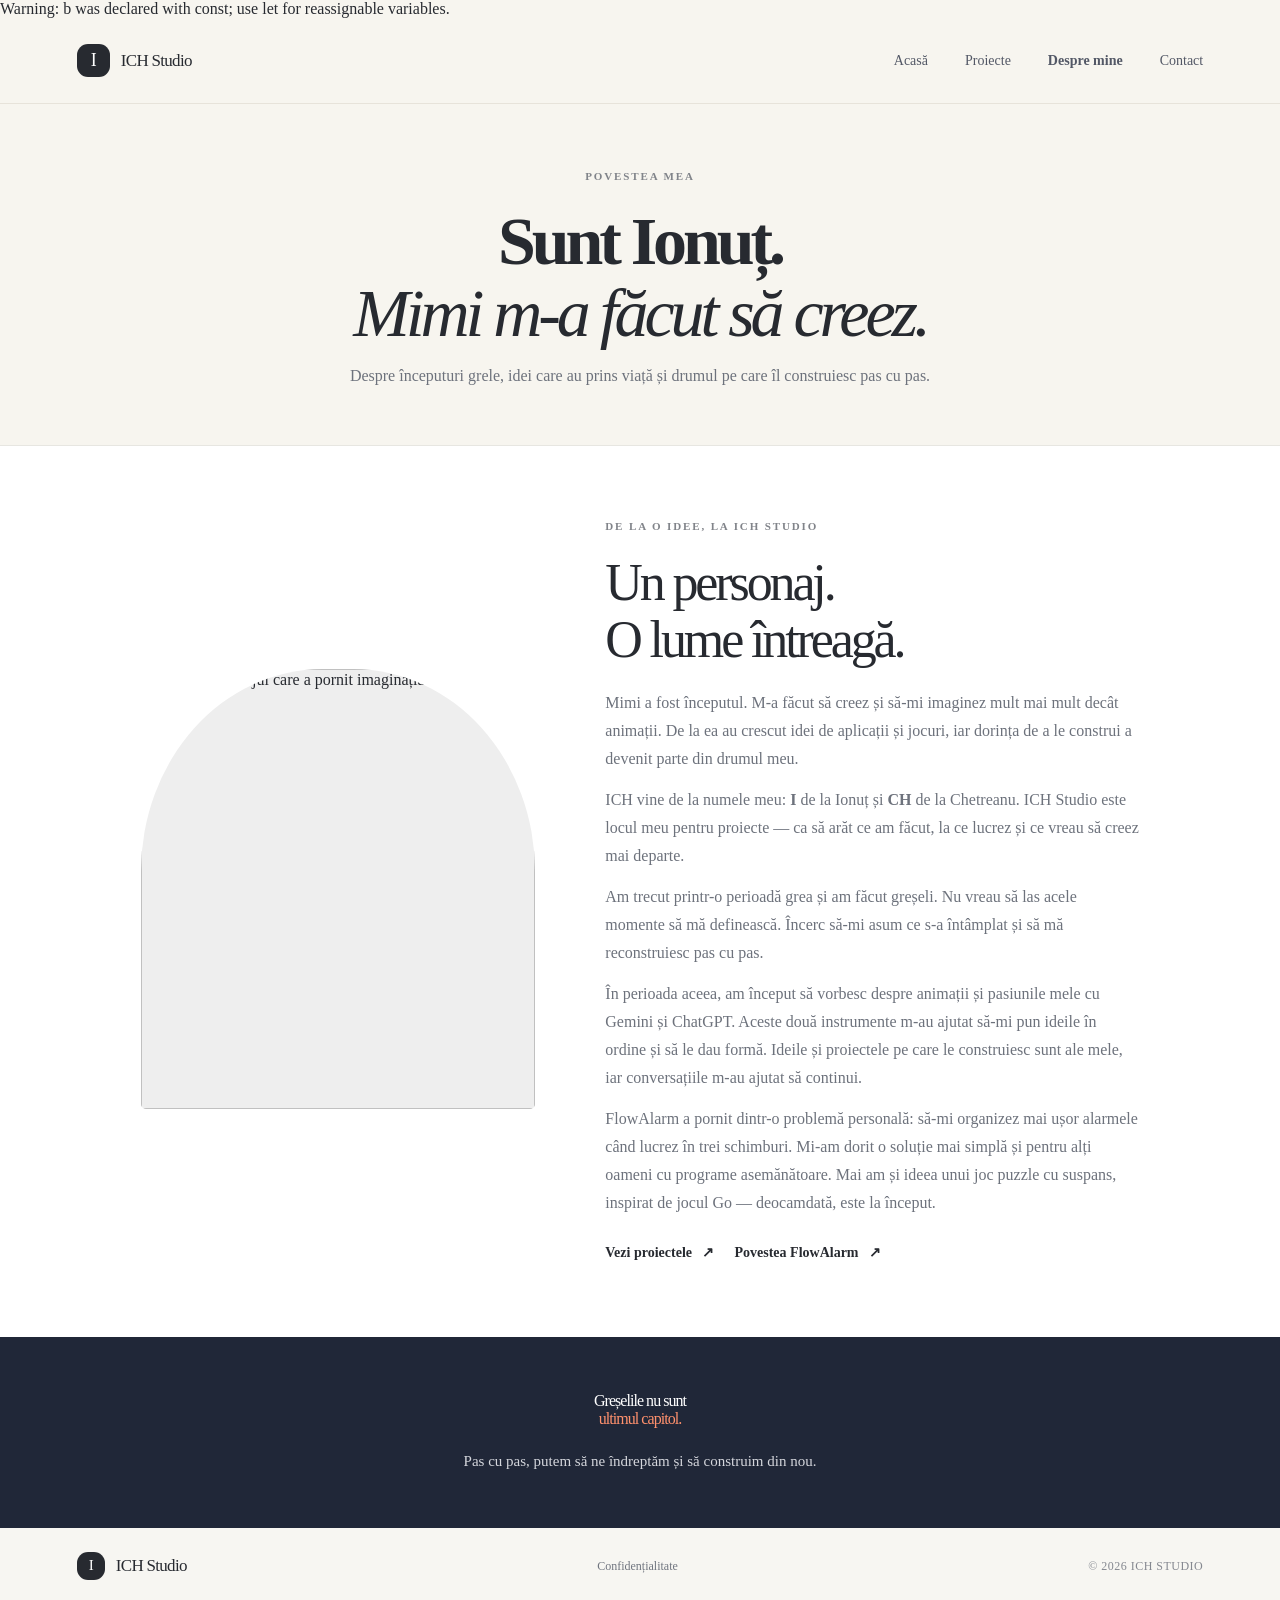
==== about.html @ 0240d903 "Add remaining ICH Studio pages and assets" ====
Warning: b was declared with const; use let for reassignable variables.
<!doctype html>
<html lang="ro"><head><meta charset="utf-8"><meta name="viewport" content="width=device-width, initial-scale=1"><meta name="description" content="Povestea lui Ionuț Chetreanu și a ICH Studio."><meta name="theme-color" content="#f7f5ef"><title>Despre mine — ICH Studio</title><link rel="preconnect" href="https://fonts.googleapis.com"><link rel="preconnect" href="https://fonts.gstatic.com" crossorigin><link href="https://fonts.googleapis.com/css2?family=DM+Sans:wght@400;500;600;700&family=Manrope:wght@400;500;600;700;800&display=swap" rel="stylesheet"><link rel="stylesheet" href="style.css"></head>
<body class="about-page"><header class="site-header"><a class="brand" href="index.html"><span class="brand-mark">I</span><span>ICH Studio</span></a><nav aria-label="Navigare principală"><a href="index.html">Acasă</a><a href="projects.html">Proiecte</a><a class="active" href="about.html">Despre mine</a><a href="contact.html">Contact</a></nav></header>
<main><section class="page-hero about-hero"><div class="section-kicker">POVESTEA MEA</div><h1>Sunt Ionuț.<br><em>Mimi m-a făcut să creez.</em></h1><p>Despre începuturi grele, idei care au prins viață și drumul pe care îl construiesc pas cu pas.</p></section>
<section class="about-story section-pad"><div class="about-image"><img src="assets/mimi-bg.jpg" alt="Mimi, personajul care a pornit imaginația creativă a lui Ionuț"></div><div class="about-copy"><div class="section-kicker">DE LA O IDEE, LA ICH STUDIO</div><h2>Un personaj.<br><em>O lume întreagă.</em></h2><p>Mimi a fost începutul. M-a făcut să creez și să-mi imaginez mult mai mult decât animații. De la ea au crescut idei de aplicații și jocuri, iar dorința de a le construi a devenit parte din drumul meu.</p><p>ICH vine de la numele meu: <strong>I</strong> de la Ionuț și <strong>CH</strong> de la Chetreanu. ICH Studio este locul meu pentru proiecte — ca să arăt ce am făcut, la ce lucrez și ce vreau să creez mai departe.</p><p>Am trecut printr-o perioadă grea și am făcut greșeli. Nu vreau să las acele momente să mă definească. Încerc să-mi asum ce s-a întâmplat și să mă reconstruiesc pas cu pas.</p><p>În perioada aceea, am început să vorbesc despre animații și pasiunile mele cu Gemini și ChatGPT. Aceste două instrumente m-au ajutat să-mi pun ideile în ordine și să le dau formă. Ideile și proiectele pe care le construiesc sunt ale mele, iar conversațiile m-au ajutat să continui.</p><p>FlowAlarm a pornit dintr-o problemă personală: să-mi organizez mai ușor alarmele când lucrez în trei schimburi. Mi-am dorit o soluție mai simplă și pentru alți oameni cu programe asemănătoare. Mai am și ideea unui joc puzzle cu suspans, inspirat de jocul Go — deocamdată, este la început.</p><div class="about-links"><a class="text-link" href="projects.html">Vezi proiectele <span>↗</span></a><a class="text-link" href="flowalarm.html">Povestea FlowAlarm <span>↗</span></a></div></div></section>
<section class="home-quote about-quote"><p>Greșelile nu sunt<br><em>ultimul capitol.</em></p><span>Pas cu pas, putem să ne îndreptăm și să construim din nou.</span></section></main>
<footer class="site-footer"><a class="brand" href="index.html"><span class="brand-mark">I</span><span>ICH Studio</span></a><a href="privacy.html">Confidențialitate</a><span>© 2026 ICH STUDIO</span></footer></body></html>
---- style.css ----
Warning: b was declared with const; use let for reassignable variables.
:root{--ink:#171d2d;--muted:#737984;--paper:#f7f6f2;--white:#fff;--orange:#f26335;--blue:#168ec6;--green:#28af84;--line:#e6e4de;--serif:Georgia,'Times New Roman',serif;--sans:'DM Sans',Arial,sans-serif;--display:'Manrope','DM Sans',sans-serif}*{box-sizing:border-box}html{scroll-behavior:smooth}body{margin:0;background:var(--paper);color:var(--ink);font-family:var(--sans);-webkit-font-smoothing:antialiased}a{color:inherit;text-decoration:none}.site-header{height:86px;padding:0 6vw;display:flex;align-items:center;justify-content:space-between;border-bottom:1px solid rgba(23,29,45,.08);background:rgba(247,246,242,.94);position:relative;z-index:5}.brand{display:flex;align-items:center;gap:11px;font:800 17px var(--display);letter-spacing:-.7px}.brand-mark{width:33px;height:33px;border-radius:11px;background:var(--ink);color:white;display:grid;place-items:center;font:800 18px var(--display)}.brand small{font-size:10px;letter-spacing:.08em;text-transform:uppercase;color:var(--orange);margin-left:4px}.site-header nav{display:flex;gap:37px;color:#535866;font-size:13px}.site-header nav a:hover,.text-link:hover{color:var(--orange)}.header-cta{font-size:12px;font-weight:700;border:1px solid #d8d5cd;padding:12px 17px;border-radius:30px}.header-cta span{color:var(--orange);margin-left:10px}.hero{min-height:700px;padding:92px 9vw 30px;position:relative;display:grid;grid-template-columns:1fr 1fr;align-items:center;gap:5vw;overflow:hidden;background:radial-gradient(ellipse at 77% 42%,#e5e6e2 0,transparent 39%),var(--paper)}.hero-copy{position:relative;z-index:2;max-width:610px;padding-bottom:35px}.eyebrow,.section-kicker{font-size:10px;letter-spacing:.17em;font-weight:700;text-transform:uppercase;color:#81848a}.eyebrow{display:flex;align-items:center;gap:10px;margin:0 0 26px}.eyebrow span{width:7px;height:7px;background:var(--orange);border-radius:50%;box-shadow:0 0 0 5px rgba(242,99,53,.12)}h1,h2,h3,p{margin-top:0}h1,h2{font-family:var(--display);letter-spacing:-.06em}h1{font-size:clamp(54px,6vw,86px);line-height:.99;margin:0 0 25px;font-weight:700}h1 em,h2 em{font-family:var(--serif);font-weight:400;color:var(--orange);letter-spacing:-.06em}.hero-lead{font-size:16px;line-height:1.75;color:#626774;max-width:490px;margin:0 0 27px}.hero-actions{display:flex;align-items:center;gap:26px}.button{display:inline-flex;align-items:center;gap:24px;padding:16px 20px;border-radius:30px;font-size:12px;font-weight:700}.button span{font-size:17px}.button-dark{background:var(--ink);color:white;box-shadow:0 8px 20px rgba(23,29,45,.13)}.button-dark:hover{background:var(--orange);transform:translateY(-2px)}.text-link{font-size:12px;font-weight:700}.text-link span{color:var(--orange);padding-left:7px}.hero-note{display:flex;align-items:center;gap:12px;margin-top:44px;color:#81848a;font-size:11px;line-height:1.6}.hero-note strong{color:var(--ink);font-size:12px}.note-icon{color:var(--orange);font-size:22px}.hero-art{position:relative;max-width:560px;width:100%;justify-self:center;transform:rotate(1.2deg)}.art-frame{height:420px;border-radius:48% 48% 34px 34px;overflow:hidden;background:#ddd4c6;box-shadow:0 25px 80px rgba(54,48,39,.14);position:relative}.art-frame:after{content:"";position:absolute;inset:45% 0 0;background:linear-gradient(transparent,rgba(24,27,35,.18));pointer-events:none}.art-frame img{width:100%;height:100%;object-fit:cover;object-position:center}.art-caption{position:absolute;z-index:2;bottom:23px;left:24px;right:24px;display:flex;align-items:center;gap:12px;color:white}.art-caption>span:nth-child(2){display:flex;flex-direction:column;gap:3px}.caption-dot{width:9px;height:9px;border-radius:50%;background:#ffbb4b;box-shadow:0 0 0 5px rgba(255,187,75,.2)}.art-caption strong{font:700 13px var(--display)}.art-caption small{font-size:10px;opacity:.8}.caption-spark{margin-left:auto;font-size:25px;color:#ffc15a}.art-orbit{position:absolute;border:1px solid rgba(242,99,53,.48);border-radius:50%;width:76px;height:76px;right:-14px;top:45px}.orbit-two{width:13px;height:13px;background:var(--orange);border:0;right:51px;top:2px}.hero-foot{position:absolute;bottom:23px;left:9vw;right:9vw;display:flex;justify-content:space-between;font-size:9px;letter-spacing:.14em;color:#96979a}.section-pad{padding:110px 11vw}.origin{background:white}.origin-grid{display:grid;grid-template-columns:.9fr 1.1fr;gap:9vw;margin-top:37px;align-items:start}.origin h2,.features h2,.screens h2,.creator h2{font-size:clamp(42px,5vw,66px);line-height:1.06;margin:0}.origin-text{max-width:520px;padding-top:4px}.large-copy{font:italic 23px/1.45 var(--serif);color:var(--orange);margin:0 0 23px}.origin-text>p:not(.large-copy),.creator-copy>p{font-size:14px;line-height:1.85;color:#6d727c;margin-bottom:16px}.signature{margin-top:27px;font:600 13px var(--display)}.signature span{color:#92949a;font:400 11px var(--sans)}.principle{background:#f0eee8}.principle-top{display:flex;justify-content:space-between;align-items:flex-start}.principle-top>p{font:italic 18px/1.5 var(--serif);color:#777b81;margin:0}.principle-card{margin-top:36px;background:#202738;color:white;border-radius:8px;padding:65px 7%;display:grid;grid-template-columns:1.2fr .8fr;gap:8%;position:relative;overflow:hidden}.principle-card:after{content:"";position:absolute;width:430px;height:430px;border:1px solid rgba(255,255,255,.09);border-radius:50%;right:-140px;bottom:-260px;box-shadow:0 0 0 30px rgba(255,255,255,.02),0 0 0 60px rgba(255,255,255,.02)}.principle-quote{font:700 clamp(48px,6.7vw,88px)/.98 var(--display);letter-spacing:-.075em}.principle-quote>span{color:var(--orange)}.principle-quote em{font:italic 400 .57em/1.2 var(--serif);letter-spacing:-.04em;color:#ff9875}.principle-side{position:relative;z-index:1;align-self:center}.flow-symbol{font:400 40px var(--serif);color:#ff916d}.principle-side>p{font-size:13px;line-height:1.8;color:#c4c8d0;margin:5px 0 25px}.rule-line{padding:12px 0;border-top:1px solid rgba(255,255,255,.13);font-size:11px;color:#f1f1f3}.rule-line span{color:#ff9875;margin-right:14px;font-size:9px}.rule-line i{float:right;color:#ff9875;font-style:normal}.features{background:#fff}.features-heading,.screens-heading{display:flex;justify-content:space-between;align-items:flex-end;gap:50px}.features-heading h2,.screens-heading h2{margin-top:23px}.features-heading>p,.screens-heading>p{max-width:290px;font-size:13px;line-height:1.8;color:#767a83;margin-bottom:5px}.feature-grid{display:grid;grid-template-columns:repeat(3,1fr);gap:13px;margin-top:50px}.feature-card{min-height:270px;background:#f6f5f1;padding:29px 26px;border-radius:6px;position:relative}.feature-warm{background:#fff4ed}.feature-blue{background:#eef5f7}.feature-number{font-size:9px;letter-spacing:.12em;color:#9a9ba0}.feature-icon{display:block;font-size:28px;color:var(--orange);margin:26px 0 18px}.feature-card h3{font:700 17px var(--display);letter-spacing:-.03em;margin:0 0 10px}.feature-card p{font-size:12px;line-height:1.75;color:#737782;max-width:290px;margin:0}.feature-tag{position:absolute;bottom:21px;left:26px;font-size:8px;letter-spacing:.12em;color:#9a9ba0}.screens{background:#f7f6f2}.screens-grid{display:grid;grid-template-columns:1.16fr .84fr;grid-template-rows:1fr 1fr;gap:18px;margin-top:48px;align-items:stretch}.screen{margin:0;background:white;padding:11px;border-radius:6px;box-shadow:0 8px 28px rgba(25,30,40,.06)}.screen-main{grid-row:span 2}.screen-image{height:100%;min-height:190px;overflow:hidden;background:#eef0f5;border-radius:3px;display:flex;justify-content:center;align-items:center}.screen-main .screen-image{height:462px}.screen-image img{height:100%;width:100%;object-fit:cover;object-position:top center;transition:transform .5s}.screen:hover img{transform:scale(1.025)}.screen-main .screen-image img{object-position:top center}.screen-secondary .screen-image{height:207px}.screen-secondary:nth-of-type(3) .screen-image img{object-position:center 25%}.screen figcaption{display:grid;grid-template-columns:25px 1fr;column-gap:8px;padding:14px 5px 5px;align-items:center}.screen figcaption>span{grid-row:span 2;color:var(--orange);font-size:9px}.screen figcaption strong{font:700 12px var(--display)}.screen figcaption small{font-size:10px;color:#92949a;margin-top:3px}.creator{background:white;display:grid;grid-template-columns:.45fr 1.1fr .7fr;gap:7%;align-items:center}.creator-stamp{width:125px;height:125px;border-radius:50%;display:flex;flex-direction:column;align-items:center;justify-content:center;background:var(--orange);color:white;font:800 34px var(--display);letter-spacing:-.08em;transform:rotate(-9deg);box-shadow:0 12px 25px rgba(242,99,53,.2)}.creator-stamp span{font:700 8px var(--sans);letter-spacing:.2em;margin-top:3px}.creator-copy h2{margin:19px 0 19px}.creator-copy .text-link{display:inline-block;margin-top:6px}.creator-aside{border-left:1px solid var(--line);padding:20px 0 20px 30px}.aside-mark{font:60px/1 var(--serif);color:var(--orange)}.creator-aside p{font:italic 19px/1.4 var(--serif);color:#525762;margin:0 0 20px}.creator-aside>span:last-child{font-size:8px;letter-spacing:.17em;color:#999ba0}.closing{background:#202738;color:white;padding:93px 12vw;text-align:center;position:relative;overflow:hidden}.closing .section-kicker{color:#a9afba}.closing h2{font-size:clamp(48px,7vw,86px);line-height:1.02;margin:25px 0 30px;position:relative;z-index:1}.closing h2 em{color:#ff916d}.button-light{background:white;color:var(--ink);position:relative;z-index:1}.button-light:hover{background:#ffe1d4}.closing-orbit{position:absolute;border:1px solid rgba(255,255,255,.1);width:470px;height:470px;border-radius:50%;left:calc(50% - 235px);top:35%;box-shadow:0 0 0 38px rgba(255,255,255,.018),0 0 0 76px rgba(255,255,255,.018)}.site-footer{padding:24px 6vw;display:flex;align-items:center;justify-content:space-between;background:#f7f6f2}.site-footer>span{font-size:9px;letter-spacing:.04em;color:#858890}.site-footer .brand{font-size:14px}.site-footer .brand-mark{width:28px;height:28px;font-size:15px}
@media(max-width:900px){.site-header{padding:0 5vw}.site-header nav{gap:18px}.header-cta{padding:10px 12px}.hero{padding:78px 7vw 55px;gap:3vw;min-height:640px}.art-frame{height:360px}.section-pad{padding:85px 8vw}.origin-grid{gap:6vw}.creator{grid-template-columns:.35fr 1.3fr}.creator-aside{display:none}}
@media(max-width:650px){.site-header{height:67px;padding:0 20px}.brand{font-size:15px}.brand-mark{width:30px;height:30px}.site-header nav{display:none}.header-cta{font-size:10px;padding:10px 12px}.hero{display:flex;flex-direction:column;align-items:stretch;padding:64px 23px 56px;gap:32px}.hero-copy{padding:0}.eyebrow{font-size:8px;margin-bottom:20px}h1{font-size:57px}.hero-lead{font-size:14px;line-height:1.7}.hero-actions{gap:17px;flex-wrap:wrap}.button{padding:14px 16px;font-size:11px}.text-link{font-size:11px}.hero-note{margin-top:27px}.hero-art{width:88%;align-self:flex-end;margin-right:9px}.art-frame{height:280px;border-radius:48% 48% 24px 24px}.art-orbit{right:-23px}.hero-foot{left:23px;right:23px;bottom:17px;font-size:7px}.section-pad{padding:72px 23px}.origin-grid{grid-template-columns:1fr;gap:27px;margin-top:27px}.origin h2,.features h2,.screens h2,.creator h2{font-size:47px}.large-copy{font-size:21px}.origin-text>p:not(.large-copy),.creator-copy>p{font-size:13px}.principle-top{display:block}.principle-top>p{margin-top:19px;font-size:16px}.principle-card{margin-top:25px;padding:38px 24px;grid-template-columns:1fr;gap:28px}.principle-quote{font-size:59px}.principle-side>p{font-size:12px}.features-heading,.screens-heading{display:block}.features-heading>p,.screens-heading>p{margin-top:19px}.feature-grid{grid-template-columns:1fr;gap:10px;margin-top:30px}.feature-card{min-height:245px}.screens-grid{grid-template-columns:1fr;grid-template-rows:auto;gap:12px;margin-top:30px}.screen-main{grid-row:auto}.screen-main .screen-image{height:420px}.screen-secondary .screen-image{height:320px}.creator{grid-template-columns:1fr;gap:25px}.creator-stamp{width:84px;height:84px;font-size:25px}.creator-stamp span{font-size:6px}.creator-copy h2{margin:18px 0}.closing{padding:75px 22px}.closing h2{font-size:58px}.site-footer{padding:22px;gap:13px;flex-wrap:wrap}.site-footer>span{font-size:8px}.site-footer>span:last-child{width:100%;text-align:right}}
@media(prefers-reduced-motion:reduce){html{scroll-behavior:auto}*,*:before,*:after{transition:none!important}}

/* Multi-page navigation and page layouts */
.site-header nav a.active{color:var(--orange);font-weight:700}
.home-intro{background:#fff}.home-intro-grid{display:grid;grid-template-columns:.8fr 1.2fr;gap:8vw;margin-top:28px}.home-intro-grid h2,.privacy-copy h2{font:700 clamp(42px,5vw,64px)/1.05 var(--display);letter-spacing:-.06em;margin:0}.home-intro-grid h2 em,.privacy-copy h2 em{font:italic 400 1em var(--serif);color:var(--orange)}.home-intro-grid>div>p{font-size:14px;line-height:1.8;color:#6d727c;max-width:580px;margin:0 0 26px}.page-links{border-top:1px solid var(--line)}.page-links a{display:grid;grid-template-columns:34px 1fr 20px;grid-template-rows:auto auto;column-gap:10px;padding:16px 4px;border-bottom:1px solid var(--line);align-items:center}.page-links a>span{grid-row:span 2;color:var(--orange);font-size:9px}.page-links a strong{font:700 13px var(--display)}.page-links a small{font-size:10px;color:#858992;margin-top:4px}.page-links a b{grid-column:3;grid-row:span 2;color:var(--orange);font-weight:400}.page-links a:hover strong{color:var(--orange)}.home-quote{background:#202738;color:#fff;padding:65px 20px;text-align:center}.home-quote p{font:700 clamp(32px,5vw,55px)/1.05 var(--display);letter-spacing:-.06em;margin:0 0 21px}.home-quote em{font:italic 400 1em var(--serif);color:#ff916d}.home-quote .text-link{color:white}.page-hero{padding:98px 12vw 75px;background:radial-gradient(ellipse at 81% 48%,#e9e7df,transparent 37%),var(--paper);border-bottom:1px solid rgba(23,29,45,.07)}.page-hero h1{font-size:clamp(58px,7vw,92px);margin:27px 0 17px}.page-hero>p{font-size:16px;line-height:1.75;color:#6d727c;max-width:560px;margin:0}.page-hero-note{margin-top:28px;font-size:9px;letter-spacing:.16em;font-weight:700;color:#757984}.page-hero-note span{color:var(--orange);padding:0 13px}.project-list{background:#fff}.project-row{position:relative;display:grid;grid-template-columns:1fr 1fr;gap:8%;align-items:center;padding:16px 0 54px;border-bottom:1px solid var(--line);margin-bottom:42px}.project-row:last-child{margin-bottom:0}.project-row-image{height:390px;background:#f1f0eb;overflow:hidden;border-radius:5px}.project-row-image img{width:100%;height:100%;object-fit:cover;object-position:top center}.mimi-project-image img{object-position:center}.project-meta{font-size:9px;letter-spacing:.14em;color:#91949b;font-weight:700}.project-row-copy h2{font:700 clamp(42px,5vw,64px)/1 var(--display);letter-spacing:-.06em;margin:19px 0}.project-row-copy h2 em{font:italic 400 1em var(--serif);color:var(--orange)}.project-row-copy p{font-size:13px;line-height:1.8;color:#737782;max-width:420px;margin-bottom:22px}.project-row-copy .text-link b{font-weight:400;color:var(--orange);margin-left:7px}.project-index{position:absolute;right:0;bottom:18px;font:italic 19px var(--serif);color:#aaa}.project-note{font-size:10px;color:#92949a}.project-row-mimi{grid-template-columns:1fr 1fr}.about-story{display:grid;grid-template-columns:.85fr 1.15fr;gap:9%;align-items:center;background:#fff}.about-image{height:410px;overflow:hidden;border-radius:46% 46% 5px 5px;background:#eee}.about-image img{width:100%;height:100%;object-fit:cover}.about-copy h2{font:700 clamp(42px,5vw,62px)/1.05 var(--display);letter-spacing:-.06em;margin:20px 0}.about-copy h2 em{font:italic 400 1em var(--serif);color:var(--orange)}.about-copy p{font-size:13px;line-height:1.85;color:#6d727c}.about-copy .text-link{display:inline-block;margin-top:8px}.creator-values{background:#f7f6f2}.creator-values .feature-grid{margin-top:30px}.contact-panel{background:#fff}.contact-card{max-width:760px;margin:auto;background:#f7f6f2;padding:44px;display:grid;grid-template-columns:70px 1fr;gap:20px;border-radius:6px}.contact-icon{width:48px;height:48px;display:grid;place-items:center;border-radius:50%;background:#ffe7dc;color:var(--orange);font-size:23px}.contact-card h2{font:700 30px/1.15 var(--display);letter-spacing:-.04em;margin:19px 0}.contact-card h2 em{font:italic 400 .8em var(--serif);color:var(--orange)}.contact-card p,.privacy-copy p{font-size:13px;line-height:1.85;color:#737782;max-width:540px}.privacy-copy{background:#fff;min-height:45vh}.privacy-copy h2{margin:24px 0}.privacy-copy p{max-width:700px}.site-footer>a:not(.brand){color:#70757f}.site-footer>a:not(.brand):hover{color:var(--orange)}
@media(max-width:650px){.site-header{height:auto;min-height:67px;padding:11px 18px;display:grid;grid-template-columns:1fr auto;gap:10px}.site-header nav{grid-column:1/-1;grid-row:2;display:flex;gap:21px;overflow-x:auto;white-space:nowrap;padding:9px 0 3px;scrollbar-width:none}.site-header nav::-webkit-scrollbar{display:none}.site-header nav a{font-size:13px}.header-cta{font-size:9px}.page-hero{padding:69px 23px 53px}.page-hero h1{font-size:58px}.page-hero>p{font-size:14px}.home-intro-grid{grid-template-columns:1fr;gap:26px;margin-top:26px}.home-intro-grid h2,.privacy-copy h2{font-size:46px}.home-quote{padding:53px 18px}.project-row,.project-row-mimi{grid-template-columns:1fr;gap:24px;padding-bottom:45px;margin-bottom:28px}.project-row-image{height:300px}.project-row-copy h2{font-size:48px}.about-story{grid-template-columns:1fr;gap:27px}.about-image{height:300px;width:82%;margin:auto}.about-copy h2{font-size:46px}.contact-card{padding:25px 20px;grid-template-columns:42px 1fr;gap:12px}.contact-icon{width:38px;height:38px;font-size:18px}.contact-card h2{font-size:24px}.site-footer{align-items:center}.site-footer>a:not(.brand){font-size:9px}}


/* ICH Studio home hero: Mimi gallery, creator name, concise updates */
.home-page{background:#050505;color:#f7f7f7}.home-page .site-header{height:80px;background:#050505;color:#f8f8f8;border-color:#262626;padding:0 4.2vw}.home-page .brand{color:#fff}.home-page .brand-mark{background:#fff;color:#080808;border-radius:2px}.home-page .site-header nav{gap:36px;color:#b9bbc0;letter-spacing:.12em}.home-page .site-header nav a.active{color:#fff}.home-page .site-header nav a.active:after{content:"";display:block;height:2px;background:#c5d843;margin-top:7px}.home-page .header-cta{border-radius:3px;color:#ddd;border-color:#3a3a3a;text-transform:uppercase;font-size:10px;letter-spacing:.12em}.home-page .header-cta span{color:#c5d843}
.home-page .home-hero{height:calc(100svh - 80px);min-height:690px;padding:0;display:block;position:relative;isolation:isolate;background:#050505;overflow:hidden}.home-page .hero-art{position:absolute;inset:36px 4.2vw 24px;max-width:none;width:auto;transform:none;z-index:-2}.home-page .art-frame{height:100%;border-radius:0;box-shadow:none;background:#070707}.home-page .art-frame:after{inset:0;background:rgba(0,0,0,.51)}.home-page .art-frame img{object-fit:cover;object-position:center}.home-page .hero-shade{position:absolute;inset:36px 4.2vw 24px;background:linear-gradient(90deg,rgba(0,0,0,.13),rgba(0,0,0,.15)),linear-gradient(0deg,rgba(0,0,0,.15),transparent 55%);z-index:-1;pointer-events:none}.home-page .hero-copy{position:absolute;left:50%;top:47%;transform:translate(-50%,-50%);max-width:95%;padding:0;text-align:center;z-index:1}.home-page .hero-copy .eyebrow{display:none}.home-page .hero-copy h1{color:#fff;font-size:clamp(54px,7.1vw,112px);white-space:nowrap;line-height:1;margin:0;letter-spacing:-.07em;text-shadow:0 3px 28px rgba(0,0,0,.2)}.hero-intro-card{position:absolute;left:5.5vw;bottom:43px;width:min(440px,34vw);padding:17px 20px;background:rgba(0,0,0,.82);border:1px solid rgba(255,255,255,.08);border-radius:4px;z-index:2}.hero-intro-card p{font-size:13px;line-height:1.65;color:#f0f0f0;margin:0 0 8px}.hero-intro-card>a{font-size:10px;color:#c5d843;text-transform:uppercase;letter-spacing:.1em;font-weight:700}.hero-intro-card>a span{padding-left:7px}.news-panel{position:absolute;right:5.5vw;bottom:43px;width:min(320px,29vw);padding:17px 18px;background:rgba(0,0,0,.84);border:1px solid rgba(255,255,255,.18);border-radius:4px;z-index:2;color:white;backdrop-filter:blur(8px)}.news-heading{display:flex;align-items:center;justify-content:space-between;padding-bottom:12px;border-bottom:1px solid rgba(255,255,255,.16)}.news-heading>span{font:700 11px var(--display);letter-spacing:.15em}.news-heading small{font-size:8px;letter-spacing:.12em;color:#aaa}.news-item{padding:13px 0 11px;border-bottom:1px solid rgba(255,255,255,.12)}.news-label{font-size:8px;color:#c5d843;letter-spacing:.12em;font-weight:700}.news-label i{display:inline-block;width:5px;height:5px;margin:0 5px 1px 0;border-radius:50%;background:#c5d843}.news-item h2{font:700 14px var(--display);letter-spacing:-.02em;margin:6px 0 4px}.news-item p{font-size:10px;line-height:1.55;color:#c3c3c3;margin:0}.news-link{display:inline-block;margin-top:12px;font-size:9px;text-transform:uppercase;letter-spacing:.1em;color:#fff}.news-link span{color:#c5d843;padding-left:7px}.home-page .hero-foot{left:4.2vw;right:4.2vw;bottom:10px;color:#999;font-size:8px;z-index:2}.home-page .home-intro{color:var(--ink)}
@media(max-width:900px){.home-page .site-header{padding:0 22px}.home-page .site-header nav{gap:19px}.home-page .home-hero{min-height:640px}.home-page .hero-art,.home-page .hero-shade{inset:24px 22px 24px}.hero-intro-card{left:4vw;width:min(390px,39vw)}.news-panel{right:4vw;width:min(300px,34vw)}}
@media(max-width:650px){.home-page .site-header{height:auto;min-height:67px;padding:10px 17px}.home-page .brand{font-size:14px}.home-page .brand-mark{width:28px;height:28px}.home-page .site-header nav{display:flex;grid-column:1/-1;grid-row:2;gap:22px;overflow-x:auto;white-space:nowrap;padding:6px 0 2px;scrollbar-width:none}.home-page .site-header nav::-webkit-scrollbar{display:none}.home-page .site-header nav a{font-size:13px}.home-page .site-header nav a.active:after{margin-top:4px}.home-page .header-cta{font-size:8px;padding:9px}.home-page .home-hero{height:auto;min-height:0;padding:0 0 20px;display:flex;flex-direction:column;overflow:hidden}.home-page .hero-art{inset:8px 8px auto;height:235px;width:auto;position:absolute;max-width:none;z-index:0}.home-page .hero-shade{inset:8px 8px auto;height:235px;background:rgba(0,0,0,.38);z-index:0}.home-page .art-frame{height:100%;}.home-page .art-frame img{object-fit:cover;object-position:center}.home-page .hero-copy{position:absolute;left:50%;top:113px;transform:translate(-50%,-50%);max-width:95%;width:100%;z-index:1}.home-page .hero-copy h1{font-size:clamp(38px,10vw,56px);white-space:normal;line-height:1.02}.hero-intro-card{position:relative;left:auto;bottom:auto;width:auto;margin:265px 15px 13px;padding:14px 15px}.hero-intro-card p{font-size:12px}.news-panel{position:relative;left:auto;right:auto;bottom:auto;width:auto;margin:0 15px 32px;padding:15px}.news-item{padding:10px 0}.news-item h2{font-size:13px}.home-page .hero-foot{position:relative;left:auto;right:auto;bottom:auto;margin:0 16px;display:flex;gap:12px;line-height:1.4;font-size:7px}.home-page .hero-foot span:last-child{text-align:right}.home-page .home-intro{padding:55px 22px}}


/* Light home palette and translucent hero panels */
.home-page{--ink:#272a30;--paper:#f7f5ef;background:#f7f5ef;color:#272a30}
.home-page .site-header{background:#f7f5ef;color:#272a30;border-color:#e7e3da}
.home-page .brand{color:#272a30}
.home-page .brand-mark{background:#272a30;color:#fff}
.home-page .site-header nav{color:#60636b}
.home-page .site-header nav a.active{color:#272a30}
.home-page .site-header nav a.active:after{background:#e88953}
.home-page .home-hero{background:#ebe8df}
.home-page .art-frame:after{background:rgba(255,252,244,.13)}
.home-page .hero-shade{background:linear-gradient(90deg,rgba(255,252,244,.12),rgba(255,252,244,.16)),linear-gradient(0deg,rgba(255,252,244,.16),transparent 58%)}
.home-page .hero-copy h1{color:#25272c;text-shadow:0 2px 18px rgba(255,255,255,.28)}
.hero-intro-card,.news-panel{background:rgba(255,255,255,.24);border:1px solid rgba(255,255,255,.58);backdrop-filter:blur(3px);-webkit-backdrop-filter:blur(3px);box-shadow:0 10px 35px rgba(42,37,30,.08);color:#292b31}
.hero-intro-card p,.news-item p{color:#3e4148}
.hero-intro-card>a,.news-label,.news-link span{color:#b85e35}
.news-heading{border-color:rgba(47,46,43,.18)}
.news-heading>span,.news-item h2,.news-link{color:#25272c}
.news-heading small{color:#686a70}
.news-item{border-color:rgba(47,46,43,.15)}
.news-label i{background:#d98149}
.home-page .hero-foot{color:#55575e}
.home-page .home-intro{background:#fff}
@media(max-width:650px){.home-page .site-header{background:#f7f5ef}.home-page .hero-copy h1{color:#25272c}.hero-intro-card,.news-panel{background:rgba(255,255,255,.33);backdrop-filter:blur(2px);-webkit-backdrop-filter:blur(2px)}}


.home-page .hero-copy h1{color:var(--orange);}


/* Keep the home page link rows aligned: number, title, description, arrow */
.page-links a{grid-template-columns:34px minmax(130px,.7fr) minmax(220px,1fr) 20px;grid-template-rows:1fr;column-gap:12px;align-items:center}
.page-links a>span{grid-column:1;grid-row:1}
.page-links a strong{grid-column:2;grid-row:1}
.page-links a small{grid-column:3;grid-row:1;margin-top:0}
.page-links a b{grid-column:4;grid-row:1;justify-self:end}
@media(max-width:650px){.page-links a{grid-template-columns:25px minmax(92px,.65fr) minmax(0,1fr) 16px;column-gap:8px}.page-links a small{line-height:1.45}.page-links a strong{font-size:12px}.page-links a>span{font-size:8px}.page-links a b{font-size:12px}}


/* Project gallery */
.projects-page{background:#f7f5ef;color:#272a30}
.projects-page .site-header{background:#f7f5ef;border-color:#e7e3da}
.projects-page .brand-mark{background:#272a30}
.projects-page .site-header nav a.active{color:#272a30}
.projects-page .site-header nav a.active:after{content:"";display:block;height:2px;background:#e88953;margin-top:7px}
.projects-hero{padding-top:84px;padding-bottom:67px}
.projects-hero h1 em{font-size:.86em}
.projects-gallery{display:grid;grid-template-columns:repeat(2,minmax(0,1fr));gap:24px;max-width:1440px;margin:0 auto;padding:54px 8vw 40px}
.work-card{background:#fff;border:1px solid #ece9e2;border-radius:7px;overflow:hidden;box-shadow:0 12px 30px rgba(36,34,28,.045)}
.work-visual{height:330px;position:relative;display:flex;justify-content:center;align-items:center;overflow:hidden;background:#eeeff1}
.work-visual-app{background:radial-gradient(ellipse at 50% 45%,#dfe8ed 0,#f3f0e9 68%)}
.work-visual img{display:block;width:100%;height:100%;object-fit:contain;padding:15px;transition:transform .35s}
.work-visual-mimi{background:#e8dfd3}
.work-visual-mimi img{object-fit:cover;padding:0}
.work-card:hover .work-visual img{transform:scale(1.025)}
.work-open{position:absolute;left:16px;bottom:15px;background:rgba(255,255,255,.88);border:1px solid rgba(255,255,255,.85);border-radius:3px;padding:9px 11px;font-size:8px;font-weight:700;letter-spacing:.1em;color:#36383d;backdrop-filter:blur(4px)}
.work-open b{color:#d76b3d;font-weight:500;margin-left:8px}
.work-info{padding:23px 25px 26px}
.work-topline{display:flex;align-items:center;justify-content:space-between;gap:12px;color:#8a8b8e;font-size:8px;font-weight:700;letter-spacing:.11em}
.work-status{color:#777a80;white-space:nowrap}.work-status i{display:inline-block;width:6px;height:6px;background:#d8874f;border-radius:50%;margin:0 5px 1px 0}.work-status-art i{background:#73a38c}
.work-info h2{font:700 clamp(26px,3vw,38px)/1.1 var(--display);letter-spacing:-.05em;margin:17px 0 10px}
.work-info h2 em{font:italic 400 1em var(--serif);color:var(--orange)}
.work-info p{min-height:64px;font-size:12px;line-height:1.75;color:#72767f;margin:0 0 17px;max-width:560px}
.work-link{font-size:10px;font-weight:700;color:#30333a}.work-link span{color:#d76b3d;margin-left:7px}.work-link-muted{font-weight:500;color:#858890}
.projects-note{max-width:1100px;margin:0 auto;padding:24px 8vw 82px;display:flex;align-items:center;gap:13px;color:#777a80}.projects-note p{font-size:11px;line-height:1.7;margin:0}.note-star{color:#d76b3d;font-size:17px}
@media(max-width:850px){.projects-gallery{padding-left:5vw;padding-right:5vw;gap:16px}.work-visual{height:290px}.work-info{padding:20px}.work-info p{min-height:84px}}
@media(max-width:650px){.projects-page .site-header{height:auto;min-height:67px;padding:11px 18px;display:grid;grid-template-columns:1fr;gap:7px}.projects-page .brand{font-size:14px}.projects-page .brand-mark{width:28px;height:28px}.projects-page .site-header nav{grid-row:2;display:flex;gap:21px;overflow-x:auto;white-space:nowrap;padding:7px 0 2px;scrollbar-width:none}.projects-page .site-header nav::-webkit-scrollbar{display:none}.projects-page .site-header nav a{font-size:13px}.projects-page .site-header nav a.active:after{margin-top:4px}.projects-hero{padding:65px 23px 48px}.projects-hero h1{font-size:54px}.projects-hero>p{font-size:13px}.projects-gallery{grid-template-columns:1fr;gap:16px;padding:27px 17px 25px}.work-visual{height:290px}.work-info{padding:20px}.work-info h2{font-size:30px}.work-info p{min-height:0}.work-topline{font-size:7px}.projects-note{padding:12px 22px 55px;align-items:flex-start}}


/* Center the Projects page as one balanced composition */
.projects-page .projects-hero{display:flex;flex-direction:column;align-items:center;text-align:center}
.projects-page .projects-hero .section-kicker{align-self:center}
.projects-page .projects-hero>p{max-width:650px;margin-left:auto;margin-right:auto}
.projects-page .projects-gallery{max-width:1220px;padding:48px 26px 38px;margin-left:auto;margin-right:auto}
.projects-page .work-info{text-align:center}
.projects-page .work-topline{justify-content:center;flex-wrap:wrap}
.projects-page .work-info p{margin-left:auto;margin-right:auto}
.projects-page .work-open{left:50%;transform:translateX(-50%);white-space:nowrap}
.projects-page .projects-note{justify-content:center;text-align:center}
@media(max-width:650px){.projects-page .projects-hero{padding-left:20px;padding-right:20px}.projects-page .projects-hero h1{font-size:49px}.projects-page .projects-gallery{padding:27px 17px 25px}.projects-page .work-topline{gap:8px 14px}.projects-page .work-info p{max-width:440px}.projects-page .projects-note{padding-left:25px;padding-right:25px}}


/* Compact projects intro so the first project cards appear sooner */
.projects-page .projects-hero{padding-top:66px;padding-bottom:53px}
.projects-page .projects-hero .section-kicker{font-size:8px}
.projects-page .projects-hero h1{font-size:clamp(46px,5.6vw,74px);margin-top:21px;margin-bottom:13px}
.projects-page .projects-hero>p{font-size:13px;line-height:1.7;max-width:600px}
.projects-page .projects-gallery{padding-top:36px}
@media(max-width:650px){.projects-page .projects-hero{padding-top:52px;padding-bottom:38px}.projects-page .projects-hero h1{font-size:39px;margin-top:17px;margin-bottom:10px}.projects-page .projects-hero>p{font-size:11px;line-height:1.65}.projects-page .projects-gallery{padding-top:22px}}


/* Project cards show artwork on hover instead of above the card */
.projects-page .projects-gallery{align-items:stretch}
.projects-page .work-card{position:relative;display:flex;align-items:center;justify-content:center;min-height:300px;padding:0;cursor:default;transition:box-shadow .25s ease,border-color .25s ease}
.projects-page .work-card:hover,.projects-page .work-card:focus-within,.projects-page .work-card:focus{box-shadow:0 16px 38px rgba(36,34,28,.12);border-color:#e1d8cc}
.projects-page .work-hover-image{position:absolute;z-index:1;top:14px;right:14px;width:40%;height:calc(100% - 28px);padding:10px;object-fit:contain;object-position:center;border-radius:4px;background:#f3f0e9;opacity:0;transform:translateX(10px);transition:opacity .3s ease,transform .3s ease;pointer-events:none}
.projects-page .work-card-mimi .work-hover-image{object-fit:cover;padding:0;background:#e8dfd3}
.projects-page .work-card:hover .work-hover-image,.projects-page .work-card:focus-within .work-hover-image,.projects-page .work-card:focus .work-hover-image{opacity:1;transform:translateX(0)}
.projects-page .work-info{position:relative;z-index:2;width:100%;padding:31px 34px;text-align:center;transition:width .3s ease,padding .3s ease}
.projects-page .work-info .work-topline{justify-content:center;flex-wrap:wrap;gap:8px 17px}
.projects-page .work-info h2{margin:17px 0 10px}
.projects-page .work-info p{min-height:0;margin:0 auto 17px;max-width:520px}
.projects-page .work-link{display:inline-block}
.projects-page .work-card:hover .work-info,.projects-page .work-card:focus-within .work-info,.projects-page .work-card:focus .work-info{width:62%;margin-right:auto;padding-left:29px;padding-right:12px;text-align:left}
.projects-page .work-card:hover .work-info .work-topline,.projects-page .work-card:focus-within .work-info .work-topline,.projects-page .work-card:focus .work-info .work-topline{justify-content:flex-start}
.projects-page .work-card:hover .work-info p,.projects-page .work-card:focus-within .work-info p,.projects-page .work-card:focus .work-info p{margin-left:0;margin-right:0}
@media(max-width:850px){.projects-page .work-card{min-height:285px}.projects-page .work-card:hover .work-info,.projects-page .work-card:focus-within .work-info,.projects-page .work-card:focus .work-info{width:65%}}
@media(max-width:650px){.projects-page .work-card{min-height:305px;align-items:center}.projects-page .work-hover-image{opacity:.78;transform:none;top:auto;right:10px;bottom:10px;width:34%;height:190px;padding:7px}.projects-page .work-card-mimi .work-hover-image{padding:0}.projects-page .work-info,.projects-page .work-card:hover .work-info,.projects-page .work-card:focus-within .work-info,.projects-page .work-card:focus .work-info{width:68%;margin:0 auto 0 0;padding:23px 8px 23px 20px;text-align:left}.projects-page .work-info .work-topline,.projects-page .work-card:hover .work-info .work-topline,.projects-page .work-card:focus-within .work-info .work-topline,.projects-page .work-card:focus .work-info .work-topline{justify-content:flex-start;gap:7px 10px}.projects-page .work-info h2{font-size:27px}.projects-page .work-info p{font-size:11px;line-height:1.65;margin:0 0 14px}.projects-page .work-link{font-size:9px}.projects-page .work-status{white-space:normal}.projects-page .work-topline{font-size:7px}}


/* About page narrative */
.about-page{background:#f7f5ef;color:#272a30}
.about-page .site-header{background:#f7f5ef;border-color:#e7e3da}
.about-page .brand-mark{background:#272a30}
.about-page .site-header nav a.active{color:#272a30}
.about-page .site-header nav a.active:after{content:"";display:block;height:2px;background:#e88953;margin-top:7px}
.about-hero{text-align:center;display:flex;flex-direction:column;align-items:center;padding-top:64px;padding-bottom:55px}
.about-hero .section-kicker{align-self:center}
.about-hero h1{font-size:clamp(45px,5.5vw,72px);margin:20px 0 13px}
.about-hero>p{font-size:13px;max-width:610px;margin:0 auto;line-height:1.7}
.about-story{max-width:1450px;margin:0 auto;gap:7%;padding-top:72px;padding-bottom:76px}
.about-image{height:440px}
.about-copy h2{font-size:clamp(37px,4vw,53px)}
.about-copy p{margin-bottom:13px}
.about-links{display:flex;flex-wrap:wrap;gap:20px;margin-top:19px}
.about-quote{padding-top:55px;padding-bottom:55px}
.about-quote>span{display:block;position:relative;z-index:1;font-size:12px;color:#d4d6dc}
@media(max-width:650px){.about-page .site-header{height:auto;min-height:67px;padding:11px 18px;display:grid;grid-template-columns:1fr;gap:7px}.about-page .brand{font-size:14px}.about-page .brand-mark{width:28px;height:28px}.about-page .site-header nav{grid-row:2;display:flex;gap:21px;overflow-x:auto;white-space:nowrap;padding:7px 0 2px;scrollbar-width:none}.about-page .site-header nav::-webkit-scrollbar{display:none}.about-page .site-header nav a{font-size:13px}.about-page .site-header nav a.active:after{margin-top:4px}.about-hero{padding:50px 22px 38px}.about-hero h1{font-size:39px;margin:17px 0 10px}.about-hero>p{font-size:11px}.about-story{padding:28px 22px 48px;gap:24px}.about-image{height:270px;width:82%;margin:auto}.about-copy h2{font-size:39px}.about-copy p{font-size:12px;line-height:1.75}.about-links{gap:14px}.about-quote{padding:45px 20px}.about-quote>span{font-size:11px}}


/* FlowAlarm app mark in the project card and product page */
.work-brand-icon{display:block;width:52px;height:52px;object-fit:cover;border-radius:12px;margin:0 auto 12px;box-shadow:0 4px 13px rgba(28,30,35,.12)}
.projects-page .work-card:hover .work-brand-icon,.projects-page .work-card:focus-within .work-brand-icon,.projects-page .work-card:focus .work-brand-icon{margin-left:0;margin-right:auto}
.flow-product-logo{display:block;width:72px;height:72px;object-fit:cover;border-radius:18px;margin:0 0 18px;box-shadow:0 8px 20px rgba(29,31,36,.1)}
@media(max-width:650px){.work-brand-icon{width:44px;height:44px;border-radius:10px;margin:0 0 10px}.flow-product-logo{width:58px;height:58px;border-radius:15px;margin-bottom:15px}}


.projects-page .work-brand-icon{transform:translateY(7px);}


/* FlowAlarm's supplied Privacy Policy */
.flowalarm-privacy-page{background:#f7f5ef;color:#272a30}
.flowalarm-privacy-page .site-header{background:#f7f5ef;border-color:#e7e3da}
.flowalarm-privacy-page .brand-mark{background:#272a30}
.flowalarm-privacy-page .site-header nav a.active{color:#272a30}
.flowalarm-privacy-page .site-header nav a.active:after{content:"";display:block;height:2px;background:#e88953;margin-top:7px}
.flow-privacy-content{max-width:1080px;margin:40px auto 70px;padding:35px 50px;background:#fff;border:1px solid #ece9e2;box-shadow:0 10px 34px rgba(36,34,28,.045);overflow-wrap:anywhere}
.flow-privacy-content [data-custom-class=body]{max-width:900px;margin:0 auto}
.flow-policy-link{padding:45px 20px 50px;text-align:center;background:#f7f5ef}
.flow-policy-link p{font-size:13px;color:#72767f;margin:13px auto 17px}
.flow-policy-link>a{display:inline-block;font-size:11px;font-weight:700;color:#272a30;border-bottom:1px solid #df8050;padding:0 0 5px}
.flow-policy-link>a span{color:#df8050;padding-left:7px}
@media(max-width:650px){.flowalarm-privacy-page .site-header{height:auto;min-height:67px;padding:11px 18px;display:grid;grid-template-columns:1fr;gap:7px}.flowalarm-privacy-page .brand{font-size:14px}.flowalarm-privacy-page .brand-mark{width:28px;height:28px}.flowalarm-privacy-page .site-header nav{grid-row:2;display:flex;gap:21px;overflow-x:auto;white-space:nowrap;padding:7px 0 2px;scrollbar-width:none}.flowalarm-privacy-page .site-header nav::-webkit-scrollbar{display:none}.flowalarm-privacy-page .site-header nav a{font-size:13px}.flowalarm-privacy-page .site-header nav a.active:after{margin-top:4px}.flow-privacy-content{margin:18px 10px 36px;padding:22px 15px}.flow-privacy-content [data-custom-class=body]{max-width:100%}.flow-policy-link{padding:33px 20px}}





/* FlowAlarm product page: value proposition, current status, and future plan */
.flowalarm-page{background:#f7f5ef;color:#272a30}
.flowalarm-page .site-header{background:#f7f5ef;border-color:#e7e3da}
.flowalarm-page .brand-mark{background:#272a30}
.flowalarm-page .site-header nav a.active{color:#272a30}
.flowalarm-page .site-header nav a.active:after{content:"";display:block;height:2px;background:#e88953;margin-top:7px}
.flowalarm-hero{padding:68px 11vw 62px;background:radial-gradient(ellipse at 80% 40%,#ece8df,transparent 38%),#f7f5ef}
.flow-hero-brand{display:flex;align-items:center;gap:13px;margin-bottom:24px;font:800 14px var(--display);letter-spacing:.08em}
.flow-hero-brand small{display:block;margin-top:3px;color:#858890;font:700 8px var(--sans);letter-spacing:.15em}
.flow-hero-brand .flow-product-logo{width:55px;height:55px;border-radius:14px;margin:0}
.flowalarm-hero .section-kicker{margin-bottom:17px}
.flowalarm-hero h1{font-size:clamp(45px,5.8vw,76px);line-height:1.01;margin:0 0 18px}
.flowalarm-hero h1 em{font-size:.9em}
.flowalarm-hero>p{max-width:680px;font-size:15px;line-height:1.75;margin:0;color:#626774}
.flow-hero-actions{display:flex;align-items:center;gap:22px;margin-top:25px}
.flow-testing-tag{font-size:9px;letter-spacing:.1em;color:#6e7378;font-weight:700}
.flow-testing-tag i,.stage-label i{display:inline-block;width:7px;height:7px;background:#d8874f;border-radius:50%;margin:0 6px 1px 0}
.flow-origin{background:#fff}
.flow-origin-grid{max-width:1170px;margin:0 auto;display:grid;grid-template-columns:.9fr 1.1fr;gap:8%;align-items:start}
.flow-origin-grid h2,.flow-section-heading h2{font:700 clamp(39px,4.5vw,58px)/1.04 var(--display);letter-spacing:-.06em;margin:20px 0 0}
.flow-origin-grid h2 em,.flow-section-heading h2 em{font:italic 400 1em var(--serif);color:var(--orange)}
.flow-origin-grid>div>p:not(.flow-quote){font-size:13px;line-height:1.85;color:#6d727c;margin-bottom:15px}
.flow-quote{font:italic 22px/1.45 var(--serif);color:var(--orange);margin:0 0 20px}
.flow-inline-link{display:inline-block;margin-top:8px;font-size:11px;font-weight:700}
.flow-inline-link span{color:var(--orange);padding-left:6px}
.flow-features{background:#f7f5ef}
.flow-section-heading{display:flex;align-items:flex-end;justify-content:space-between;gap:50px}
.flow-section-heading h2{margin-top:19px}
.flow-section-heading>p{max-width:310px;margin:0 0 5px;font-size:12px;line-height:1.8;color:#747880}
.flow-features .feature-grid{margin-top:36px}
.flow-control-note{display:flex;align-items:center;justify-content:space-between;gap:20px;margin-top:24px;padding:16px 20px;border:1px solid #e9e4da;background:rgba(255,255,255,.65)}
.flow-control-note span{flex:none;font-size:8px;letter-spacing:.14em;color:#d4784b;font-weight:700}
.flow-control-note p{font:italic 16px var(--serif);color:#555963;margin:0}
.flow-stage{background:#fff}
.flow-stage-grid{display:grid;grid-template-columns:repeat(2,minmax(0,1fr));gap:17px;max-width:1150px;margin:28px auto 0}
.stage-card{padding:28px 29px;background:#f7f5ef;border:1px solid #ece8df}
.stage-future{background:#fff8f3}
.stage-label{font-size:8px;letter-spacing:.12em;color:#777b82;font-weight:700}
.stage-label i{background:#36a983}.stage-future .stage-label i{background:#d8874f}
.stage-card h2{font:700 23px var(--display);letter-spacing:-.035em;margin:17px 0 10px}
.stage-card p{font-size:12px;line-height:1.8;color:#6e737c;margin:0 0 21px}
.stage-foot{font-size:8px;letter-spacing:.1em;color:#96999e;font-weight:700}
.flow-transparency{max-width:1150px;margin:18px auto 0;font-size:10px;line-height:1.6;color:#888b91}
.flowalarm-page .screens{background:#f1efe9}
@media(max-width:650px){.flowalarm-page .site-header{height:auto;min-height:67px;padding:11px 18px;display:grid;grid-template-columns:1fr;gap:7px}.flowalarm-page .brand{font-size:14px}.flowalarm-page .brand-mark{width:28px;height:28px}.flowalarm-page .site-header nav{grid-row:2;display:flex;gap:21px;overflow-x:auto;white-space:nowrap;padding:7px 0 2px;scrollbar-width:none}.flowalarm-page .site-header nav::-webkit-scrollbar{display:none}.flowalarm-page .site-header nav a{font-size:13px}.flowalarm-page .site-header nav a.active:after{margin-top:4px}.flowalarm-hero{padding:60px 23px 42px}.flow-hero-brand{font-size:12px;margin-bottom:18px}.flow-hero-brand .flow-product-logo{width:47px;height:47px;border-radius:12px}.flowalarm-hero h1{font-size:40px}.flowalarm-hero>p{font-size:12px}.flow-hero-actions{gap:14px;flex-wrap:wrap}.flow-testing-tag{font-size:8px}.flow-origin{padding:53px 23px}.flow-origin-grid{grid-template-columns:1fr;gap:20px}.flow-origin-grid h2,.flow-section-heading h2{font-size:42px;margin:0}.flow-quote{font-size:20px}.flow-origin-grid>div>p:not(.flow-quote){font-size:12px}.flow-section-heading{display:block}.flow-section-heading>p{margin-top:15px}.flow-features{padding:55px 23px}.flow-features .feature-grid{margin-top:23px}.flow-control-note{display:block;padding:15px}.flow-control-note p{margin-top:8px;font-size:15px}.flow-stage{padding:55px 23px}.flow-stage-grid{grid-template-columns:1fr;gap:12px;margin-top:20px}.stage-card{padding:21px}.stage-card h2{font-size:20px}.stage-card p{font-size:11px}.flow-transparency{font-size:9px}}


/* FlowAlarm page: centered narrative, readable copy, step-by-step screenshots */
.flowalarm-hero{padding-left:max(6vw,calc((100vw - 1180px)/2));padding-right:max(6vw,calc((100vw - 1180px)/2))}
.flowalarm-hero>p{font-size:17px;line-height:1.8;max-width:760px}
.flowalarm-hero h1{font-size:clamp(44px,5.3vw,68px)}
.flow-origin{padding:78px 6vw;background:#fff}
.flow-origin-grid{max-width:1160px;grid-template-columns:.92fr 1.08fr;gap:7%;margin:0 auto;align-items:center}
.flow-origin-grid h2{font-size:clamp(38px,4vw,50px);line-height:1.12}
.flow-origin-grid>div>p:not(.flow-quote){font-size:16px;line-height:1.8;color:#5e626b;margin-bottom:17px}
.flow-quote{font-size:23px;line-height:1.5}
.flow-journey{padding:78px 6vw;background:#f7f5ef}
.flow-journey-heading{max-width:1160px;margin:0 auto 26px}
.flow-journey-heading h2,.flow-stage-heading h2{font:700 clamp(38px,4vw,52px)/1.1 var(--display);letter-spacing:-.055em;margin:15px 0}
.flow-journey-heading h2 em,.flow-stage-heading h2 em{font:italic 400 .92em var(--serif);color:var(--orange)}
.flow-journey-heading>p{font-size:16px;line-height:1.75;color:#626774;max-width:680px;margin:0}
.journey-row{max-width:1160px;margin:0 auto;padding:35px 0;display:grid;grid-template-columns:minmax(0,1fr) minmax(300px,.72fr);gap:8%;align-items:center;border-top:1px solid #e5e1d8}
.journey-copy{position:relative;padding-left:48px}
.journey-number{position:absolute;left:0;top:0;font:italic 18px var(--serif);color:var(--orange)}
.journey-copy .section-kicker{font-size:10px;margin-bottom:10px}
.journey-copy h3{font:700 clamp(24px,2.5vw,32px)/1.2 var(--display);letter-spacing:-.04em;margin:0 0 12px}
.journey-copy p{font-size:16px;line-height:1.8;color:#626774;max-width:570px;margin:0}
.journey-visual{margin:0;min-height:320px;padding:18px 24px 13px;background:#eeece6;border:1px solid #e6e2d9;border-radius:7px;display:flex;flex-direction:column;align-items:center;justify-content:center}
.journey-visual img{display:block;width:auto;max-width:100%;height:270px;object-fit:contain;filter:drop-shadow(0 8px 14px rgba(30,32,36,.1))}
.journey-visual figcaption{font-size:10px;color:#777b82;margin-top:9px}
.flow-control-note{max-width:1160px;margin:28px auto 0;padding:19px 22px}
.flow-control-note p{font-size:17px}
.flow-stage{padding:78px 6vw}
.flow-stage-heading{max-width:1160px;margin:0 auto;text-align:center}
.flow-stage-heading .section-kicker{font-size:10px}
.flow-stage-heading h2{margin:14px auto 0}
.flow-stage-grid{max-width:1160px;gap:20px;margin-top:34px}
.stage-card{padding:30px 32px}
.stage-label{font-size:10px}
.stage-card h3{font:700 25px var(--display);letter-spacing:-.035em;margin:20px 0 12px}
.stage-card p{font-size:15px;line-height:1.8;color:#626774;margin:0 0 23px}
.stage-foot{font-size:9px}
.flow-transparency{max-width:1160px;font-size:13px;line-height:1.75;margin-top:19px}
@media(max-width:750px){.flow-origin-grid{grid-template-columns:1fr;gap:22px}.journey-row{grid-template-columns:1fr;gap:18px}.journey-visual{min-height:270px}.journey-visual img{height:230px}}
@media(max-width:650px){.flowalarm-hero{padding:60px 23px 42px}.flowalarm-hero h1{font-size:40px}.flowalarm-hero>p{font-size:15px;line-height:1.75}.flow-origin{padding:53px 23px}.flow-origin-grid h2{font-size:37px}.flow-origin-grid>div>p:not(.flow-quote){font-size:15px;line-height:1.8}.flow-quote{font-size:20px}.flow-journey{padding:55px 22px}.flow-journey-heading h2,.flow-stage-heading h2{font-size:37px}.flow-journey-heading>p{font-size:14px}.journey-row{padding:27px 0;gap:14px}.journey-copy{padding-left:37px}.journey-copy h3{font-size:24px}.journey-copy p{font-size:15px;line-height:1.75}.journey-visual{min-height:260px;padding:14px}.journey-visual img{height:220px}.flow-control-note{padding:15px;margin-top:20px}.flow-control-note p{font-size:15px;line-height:1.6}.flow-stage{padding:55px 22px}.stage-card{padding:22px}.stage-card h3{font-size:22px}.stage-card p{font-size:14px}.stage-foot{font-size:8px}.flow-transparency{font-size:12px;line-height:1.7}}



.flow-policy-action{display:inline-flex;align-items:center;gap:10px;padding:13px 17px;border:1px solid #ded9ce;border-radius:30px;background:rgba(255,255,255,.78);color:#272a30;font:700 12px var(--sans);box-shadow:0 4px 12px rgba(35,32,26,.045);transition:background .18s ease,border-color .18s ease}
.flow-policy-action span{font-size:16px;color:var(--orange)}
.flow-policy-action:hover{background:#fff;border-color:#e5a37d}
@media(max-width:650px){.flow-policy-action{padding:11px 14px;font-size:11px}}


.flow-policy-action{min-height:49px;padding:16px 20px;font-size:12px}
@media(max-width:650px){.flow-policy-action{min-height:49px;padding:16px 20px;font-size:12px}}


/* Increase FlowAlarm journey screenshots by about 40% */
.journey-visual{min-height:438px}
.journey-visual img{height:378px}
@media(max-width:750px){.journey-visual{min-height:360px}.journey-visual img{height:322px}}
@media(max-width:650px){.journey-visual{min-height:350px}.journey-visual img{height:308px}}


/* Let screenshots define their own space; reveal details on hover */
.journey-visual{min-height:0;padding:0;background:transparent;border:0;border-radius:0;overflow:visible;position:relative;z-index:1}
.journey-visual img{height:378px;max-width:100%;object-fit:contain;transform:scale(1);transform-origin:center center;transition:transform .28s ease,filter .28s ease;cursor:zoom-in}
.journey-visual figcaption{font-size:12px;text-align:center;margin-top:10px}
@media(hover:hover){.journey-visual:hover{z-index:4}.journey-visual:hover img{transform:scale(1.8);filter:drop-shadow(0 15px 22px rgba(30,32,36,.19))}}
@media(max-width:750px){.journey-visual{min-height:0}.journey-visual img{height:322px}}
@media(max-width:650px){.journey-visual{min-height:0}.journey-visual img{height:308px}}



/* Contact page: clear routes for general and FlowAlarm messages */
.contact-page{background:#f7f5ef;color:#272a30}
.contact-page .site-header{background:#f7f5ef;border-color:#e7e3da}
.contact-page .brand-mark{background:#272a30}
.contact-page .site-header nav a.active{color:#272a30}
.contact-page .site-header nav a.active:after{content:"";display:block;height:2px;background:#e88953;margin-top:7px}
.contact-hero{display:flex;flex-direction:column;align-items:center;text-align:center;padding-top:68px;padding-bottom:56px}
.contact-hero .section-kicker{align-self:center}
.contact-hero h1{font-size:clamp(44px,5vw,64px);margin:20px 0 14px}
.contact-hero>p{max-width:660px;font-size:15px;line-height:1.75;color:#626774;margin:0 auto}
.contact-section{padding:48px 6vw 86px;background:#fff}
.contact-options{max-width:1100px;margin:0 auto;display:grid;grid-template-columns:repeat(2,minmax(0,1fr));gap:20px}
.contact-option{position:relative;min-height:290px;padding:34px;background:#f7f5ef;border:1px solid #ece8df;border-radius:7px;display:flex;flex-direction:column;align-items:flex-start}
.contact-option-support{background:#fff8f3}
.contact-option-icon{width:43px;height:43px;display:grid;place-items:center;border-radius:50%;background:#ffe7dc;color:#c86d42;font-size:19px;margin-bottom:22px}
.contact-option .section-kicker{font-size:9px}
.contact-option h2{font:700 25px var(--display);letter-spacing:-.04em;margin:12px 0 9px}
.contact-option p{font-size:14px;line-height:1.75;color:#676c75;margin:0 0 22px;max-width:410px}
.contact-email{margin-top:auto;display:inline-flex;align-items:center;gap:10px;padding:13px 17px;border:1px solid #ded9ce;border-radius:28px;background:#fff;color:#292c32;font-size:13px;font-weight:700}
.contact-email span{color:var(--orange);font-size:15px}
.contact-email:hover{border-color:#e5a37d;box-shadow:0 5px 14px rgba(35,32,26,.07)}
@media(max-width:650px){.contact-page .site-header{height:auto;min-height:67px;padding:11px 18px;display:grid;grid-template-columns:1fr;gap:7px}.contact-page .brand{font-size:14px}.contact-page .brand-mark{width:28px;height:28px}.contact-page .site-header nav{grid-row:2;display:flex;gap:21px;overflow-x:auto;white-space:nowrap;padding:7px 0 2px;scrollbar-width:none}.contact-page .site-header nav::-webkit-scrollbar{display:none}.contact-page .site-header nav a{font-size:13px}.contact-page .site-header nav a.active:after{margin-top:4px}.contact-hero{padding:52px 22px 40px}.contact-hero h1{font-size:39px;margin:17px 0 10px}.contact-hero>p{font-size:13px}.contact-section{padding:27px 18px 55px}.contact-options{grid-template-columns:1fr;gap:13px}.contact-option{min-height:260px;padding:25px}.contact-option h2{font-size:22px}.contact-option p{font-size:13px}.contact-email{font-size:12px}}
/* ICH Studio typography system */
:root{--type-body:16px;--type-small:14px;--type-meta:11px}


.eyebrow,.section-kicker{font-size:11px;line-height:1.5}
.page-hero h1,.about-hero h1,.contact-hero h1,.flowalarm-hero h1{font-size:clamp(48px,5.4vw,68px);line-height:1.06}
.projects-page .projects-hero h1{font-size:clamp(44px,4.4vw,58px);line-height:1.06}
.home-intro-grid h2,.about-copy h2,.privacy-copy h2,.flow-origin-grid h2,.flow-journey-heading h2,.flow-stage-heading h2{font-size:clamp(40px,4.2vw,52px);line-height:1.1}
.work-info h2,.projects-page .work-info h2{font-size:30px}
.journey-copy h3{font-size:clamp(26px,2.5vw,32px)}
.contact-option h2{font-size:26px}
.hero-intro-card p,.news-item p,.home-intro-grid>div>p,.page-hero>p,.projects-page .projects-hero>p,.project-row-copy p,.work-info p,.projects-page .work-info p,.about-copy p,.about-page .about-copy p,.contact-hero>p,.contact-card p,.contact-option p,.privacy-copy p,.flowalarm-hero>p,.flow-origin-grid>div>p:not(.flow-quote),.flow-journey-heading>p,.journey-copy p,.stage-card p,.flow-transparency,.projects-note p,.origin-text>p:not(.large-copy),.creator-copy>p,.feature-card p{font-size:var(--type-body);line-height:1.75}
.hero-intro-card>a,.news-link,.work-link,.projects-page .work-link,.flow-inline-link,.text-link,.button{font-size:14px}
.page-links a strong{font-size:16px}
.page-links a small{font-size:14px;line-height:1.5}
.work-topline,.work-status,.stage-label,.flow-testing-tag,.stage-foot,.project-meta,.project-note,.page-hero-note{font-size:var(--type-meta);line-height:1.5}
.journey-visual figcaption{font-size:13px}
.contact-option .section-kicker{font-size:11px}
.contact-email{font-size:15px}
.flow-policy-action{font-size:14px}
.about-quote>span{font-size:15px;line-height:1.6}
.site-footer>span,.site-footer>a:not(.brand){font-size:12px;line-height:1.5}
@media(max-width:650px){


 .page-hero h1,.about-hero h1,.contact-hero h1,.flowalarm-hero h1{font-size:clamp(42px,10vw,50px);line-height:1.08}
 .projects-page .projects-hero h1{font-size:42px;line-height:1.08}
 .home-intro-grid h2,.about-copy h2,.privacy-copy h2,.flow-origin-grid h2,.flow-journey-heading h2,.flow-stage-heading h2{font-size:38px;line-height:1.12}
 .work-info h2,.projects-page .work-info h2{font-size:28px}
 .journey-copy h3{font-size:26px}
 .hero-intro-card p,.news-item p,.home-intro-grid>div>p,.page-hero>p,.projects-page .projects-hero>p,.project-row-copy p,.work-info p,.projects-page .work-info p,.about-copy p,.about-page .about-copy p,.contact-hero>p,.contact-card p,.contact-option p,.privacy-copy p,.flowalarm-hero>p,.flow-origin-grid>div>p:not(.flow-quote),.flow-journey-heading>p,.journey-copy p,.stage-card p,.flow-transparency,.projects-note p,.origin-text>p:not(.large-copy),.creator-copy>p,.feature-card p{font-size:16px;line-height:1.7}
 .hero-intro-card>a,.news-link,.work-link,.projects-page .work-link,.flow-inline-link,.text-link,.button{font-size:14px}
 .page-links a strong{font-size:16px}
 .page-links a small{font-size:14px}
 .work-topline,.work-status,.stage-label,.flow-testing-tag,.stage-foot,.project-meta,.project-note,.page-hero-note{font-size:11px}
 .contact-email{font-size:15px}
 .contact-option .section-kicker{font-size:11px}
 .site-footer>span,.site-footer>a:not(.brand){font-size:12px}
}




/* Shared header and navigation across every page */
.site-header,.home-page .site-header,.projects-page .site-header,.about-page .site-header,.contact-page .site-header,.flowalarm-page .site-header,.flowalarm-privacy-page .site-header{height:86px;padding:0 6vw;display:flex;align-items:center;justify-content:space-between;background:#f7f5ef;color:#272a30;border-bottom:1px solid #e7e3da;position:relative;z-index:5}
.brand,.home-page .brand,.projects-page .brand,.about-page .brand,.contact-page .brand,.flowalarm-page .brand,.flowalarm-privacy-page .brand{font-size:17px;color:#272a30}
.site-header .brand-mark,.home-page .site-header .brand-mark,.projects-page .site-header .brand-mark,.about-page .site-header .brand-mark,.contact-page .site-header .brand-mark,.flowalarm-page .site-header .brand-mark,.flowalarm-privacy-page .site-header .brand-mark{width:33px;height:33px;border-radius:11px;background:#272a30;color:#fff;font-size:18px}
.site-header nav,.home-page .site-header nav,.projects-page .site-header nav,.about-page .site-header nav,.contact-page .site-header nav,.flowalarm-page .site-header nav,.flowalarm-privacy-page .site-header nav{display:flex;align-items:center;gap:37px;color:#535866;font-size:14px;letter-spacing:normal;text-transform:none}
.site-header nav a,.home-page .site-header nav a,.projects-page .site-header nav a,.about-page .site-header nav a,.contact-page .site-header nav a,.flowalarm-page .site-header nav a,.flowalarm-privacy-page .site-header nav a{position:relative;display:inline-block;padding:8px 0;color:inherit;font:500 14px/1.3 var(--sans);letter-spacing:normal;text-transform:none;text-decoration:none}
.site-header nav a:hover,.home-page .site-header nav a:hover,.projects-page .site-header nav a:hover,.about-page .site-header nav a:hover,.contact-page .site-header nav a:hover,.flowalarm-page .site-header nav a:hover,.flowalarm-privacy-page .site-header nav a:hover{color:var(--orange)}
.site-header nav a.active,.home-page .site-header nav a.active,.projects-page .site-header nav a.active,.about-page .site-header nav a.active,.contact-page .site-header nav a.active,.flowalarm-page .site-header nav a.active,.flowalarm-privacy-page .site-header nav a.active{color:var(--orange);font-weight:700}
.site-header nav a.active:after,.home-page .site-header nav a.active:after,.projects-page .site-header nav a.active:after,.about-page .site-header nav a.active:after,.contact-page .site-header nav a.active:after,.flowalarm-page .site-header nav a.active:after,.flowalarm-privacy-page .site-header nav a.active:after{content:"";position:absolute;left:0;right:0;bottom:0;display:block;height:2px;margin:0;background:var(--orange)}
@media(max-width:650px){
 .site-header,.home-page .site-header,.projects-page .site-header,.about-page .site-header,.contact-page .site-header,.flowalarm-page .site-header,.flowalarm-privacy-page .site-header{height:auto;min-height:67px;padding:11px 18px;display:grid;grid-template-columns:1fr;gap:7px}
 .brand,.home-page .brand,.projects-page .brand,.about-page .brand,.contact-page .brand,.flowalarm-page .brand,.flowalarm-privacy-page .brand{font-size:16px}
 .site-header .brand-mark,.home-page .site-header .brand-mark,.projects-page .site-header .brand-mark,.about-page .site-header .brand-mark,.contact-page .site-header .brand-mark,.flowalarm-page .site-header .brand-mark,.flowalarm-privacy-page .site-header .brand-mark{width:28px;height:28px;font-size:15px}
 .site-header nav,.home-page .site-header nav,.projects-page .site-header nav,.about-page .site-header nav,.contact-page .site-header nav,.flowalarm-page .site-header nav,.flowalarm-privacy-page .site-header nav{grid-column:1/-1;grid-row:2;display:flex;align-items:center;gap:21px;overflow-x:auto;white-space:nowrap;padding:7px 0 3px;scrollbar-width:none}
 .site-header nav::-webkit-scrollbar,.home-page .site-header nav::-webkit-scrollbar,.projects-page .site-header nav::-webkit-scrollbar,.about-page .site-header nav::-webkit-scrollbar,.contact-page .site-header nav::-webkit-scrollbar,.flowalarm-page .site-header nav::-webkit-scrollbar,.flowalarm-privacy-page .site-header nav::-webkit-scrollbar{display:none}
 .site-header nav a,.home-page .site-header nav a,.projects-page .site-header nav a,.about-page .site-header nav a,.contact-page .site-header nav a,.flowalarm-page .site-header nav a,.flowalarm-privacy-page .site-header nav a{font-size:13px;padding:7px 0}
 .site-header nav a.active:after,.home-page .site-header nav a.active:after,.projects-page .site-header nav a.active:after,.about-page .site-header nav a.active:after,.contact-page .site-header nav a.active:after,.flowalarm-page .site-header nav a.active:after,.flowalarm-privacy-page .site-header nav a.active:after{bottom:0}
}
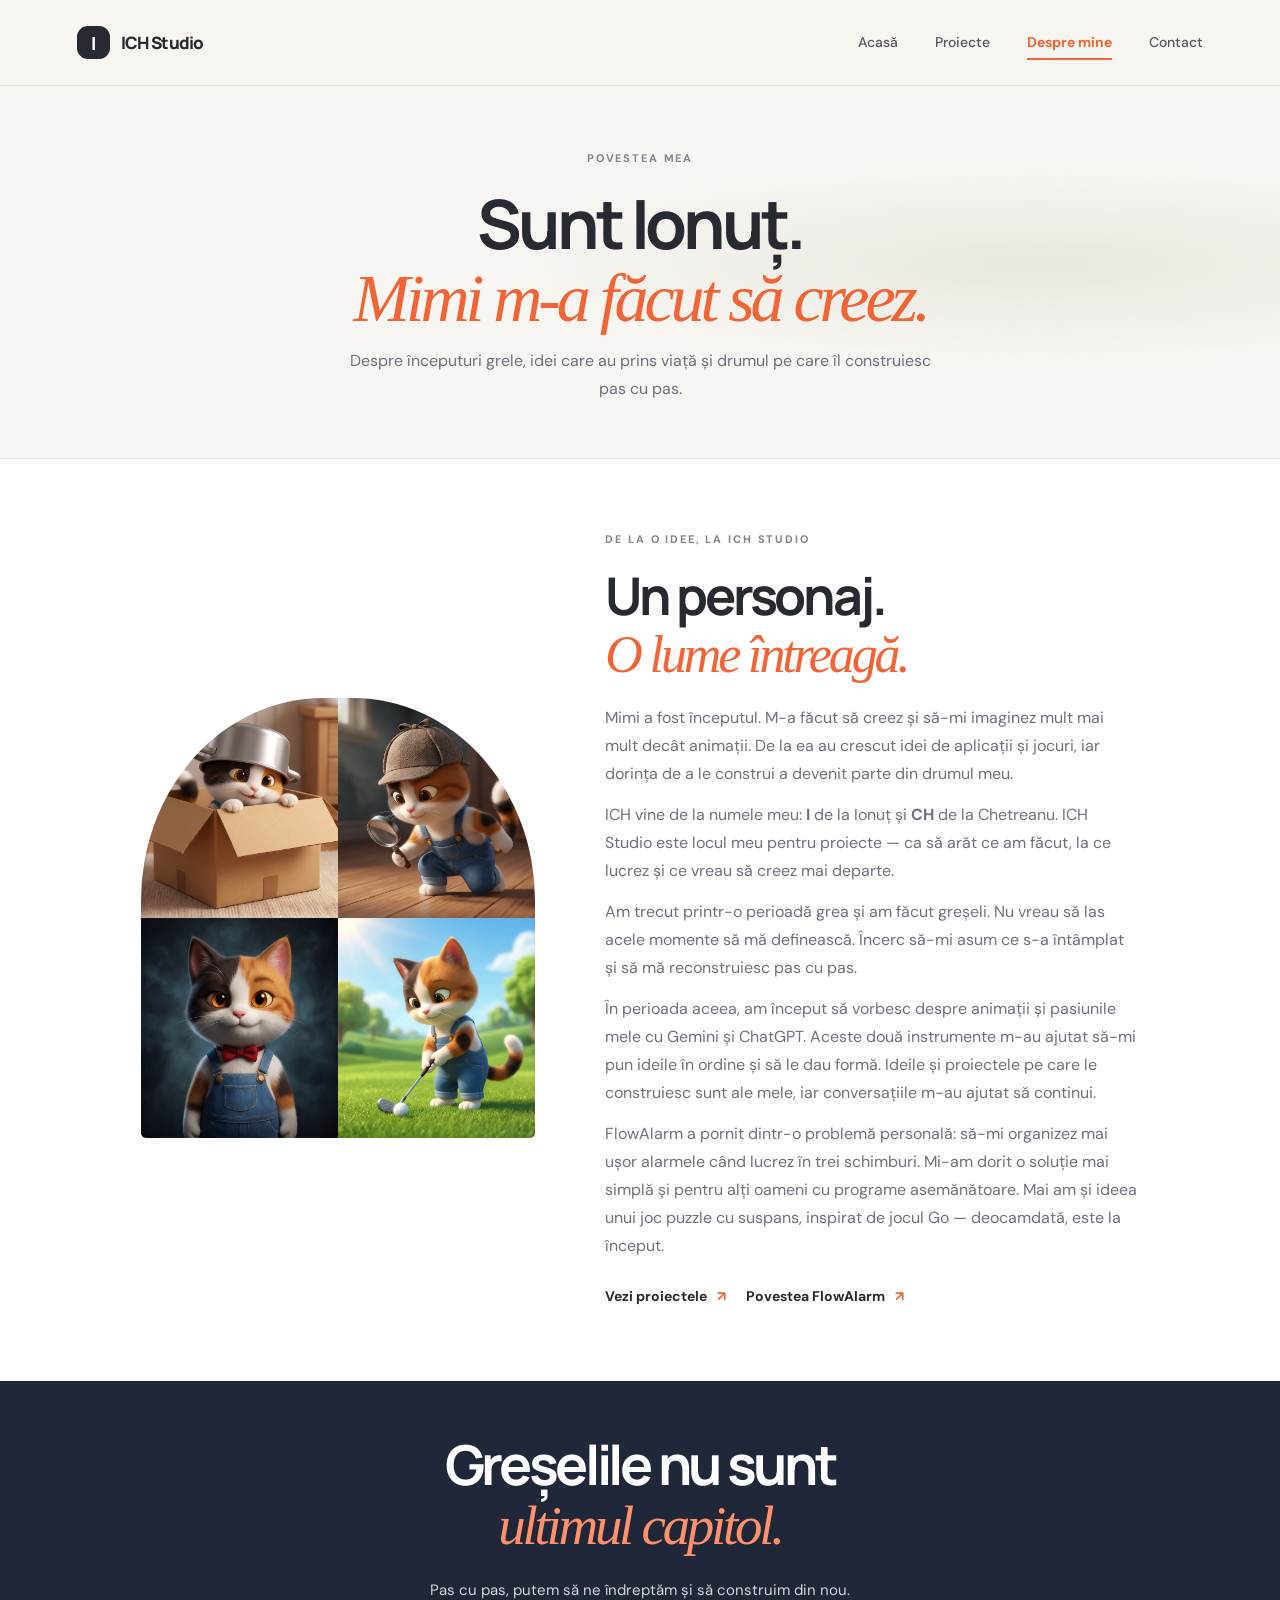
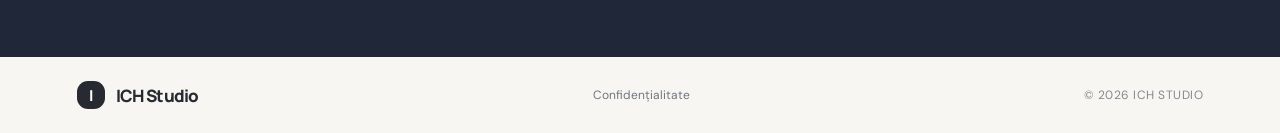
==== commit b3429648: "Remove stray warning text from about.html" ====
--- a/about.html
+++ b/about.html
@@ -1,4 +1,3 @@
-Warning: b was declared with const; use let for reassignable variables.
 <!doctype html>
 <html lang="ro"><head><meta charset="utf-8"><meta name="viewport" content="width=device-width, initial-scale=1"><meta name="description" content="Povestea lui Ionuț Chetreanu și a ICH Studio."><meta name="theme-color" content="#f7f5ef"><title>Despre mine — ICH Studio</title><link rel="preconnect" href="https://fonts.googleapis.com"><link rel="preconnect" href="https://fonts.gstatic.com" crossorigin><link href="https://fonts.googleapis.com/css2?family=DM+Sans:wght@400;500;600;700&family=Manrope:wght@400;500;600;700;800&display=swap" rel="stylesheet"><link rel="stylesheet" href="style.css"></head>
 <body class="about-page"><header class="site-header"><a class="brand" href="index.html"><span class="brand-mark">I</span><span>ICH Studio</span></a><nav aria-label="Navigare principală"><a href="index.html">Acasă</a><a href="projects.html">Proiecte</a><a class="active" href="about.html">Despre mine</a><a href="contact.html">Contact</a></nav></header>
--- a/style.css
+++ b/style.css
@@ -1,4 +1,3 @@
-Warning: b was declared with const; use let for reassignable variables.
 :root{--ink:#171d2d;--muted:#737984;--paper:#f7f6f2;--white:#fff;--orange:#f26335;--blue:#168ec6;--green:#28af84;--line:#e6e4de;--serif:Georgia,'Times New Roman',serif;--sans:'DM Sans',Arial,sans-serif;--display:'Manrope','DM Sans',sans-serif}*{box-sizing:border-box}html{scroll-behavior:smooth}body{margin:0;background:var(--paper);color:var(--ink);font-family:var(--sans);-webkit-font-smoothing:antialiased}a{color:inherit;text-decoration:none}.site-header{height:86px;padding:0 6vw;display:flex;align-items:center;justify-content:space-between;border-bottom:1px solid rgba(23,29,45,.08);background:rgba(247,246,242,.94);position:relative;z-index:5}.brand{display:flex;align-items:center;gap:11px;font:800 17px var(--display);letter-spacing:-.7px}.brand-mark{width:33px;height:33px;border-radius:11px;background:var(--ink);color:white;display:grid;place-items:center;font:800 18px var(--display)}.brand small{font-size:10px;letter-spacing:.08em;text-transform:uppercase;color:var(--orange);margin-left:4px}.site-header nav{display:flex;gap:37px;color:#535866;font-size:13px}.site-header nav a:hover,.text-link:hover{color:var(--orange)}.header-cta{font-size:12px;font-weight:700;border:1px solid #d8d5cd;padding:12px 17px;border-radius:30px}.header-cta span{color:var(--orange);margin-left:10px}.hero{min-height:700px;padding:92px 9vw 30px;position:relative;display:grid;grid-template-columns:1fr 1fr;align-items:center;gap:5vw;overflow:hidden;background:radial-gradient(ellipse at 77% 42%,#e5e6e2 0,transparent 39%),var(--paper)}.hero-copy{position:relative;z-index:2;max-width:610px;padding-bottom:35px}.eyebrow,.section-kicker{font-size:10px;letter-spacing:.17em;font-weight:700;text-transform:uppercase;color:#81848a}.eyebrow{display:flex;align-items:center;gap:10px;margin:0 0 26px}.eyebrow span{width:7px;height:7px;background:var(--orange);border-radius:50%;box-shadow:0 0 0 5px rgba(242,99,53,.12)}h1,h2,h3,p{margin-top:0}h1,h2{font-family:var(--display);letter-spacing:-.06em}h1{font-size:clamp(54px,6vw,86px);line-height:.99;margin:0 0 25px;font-weight:700}h1 em,h2 em{font-family:var(--serif);font-weight:400;color:var(--orange);letter-spacing:-.06em}.hero-lead{font-size:16px;line-height:1.75;color:#626774;max-width:490px;margin:0 0 27px}.hero-actions{display:flex;align-items:center;gap:26px}.button{display:inline-flex;align-items:center;gap:24px;padding:16px 20px;border-radius:30px;font-size:12px;font-weight:700}.button span{font-size:17px}.button-dark{background:var(--ink);color:white;box-shadow:0 8px 20px rgba(23,29,45,.13)}.button-dark:hover{background:var(--orange);transform:translateY(-2px)}.text-link{font-size:12px;font-weight:700}.text-link span{color:var(--orange);padding-left:7px}.hero-note{display:flex;align-items:center;gap:12px;margin-top:44px;color:#81848a;font-size:11px;line-height:1.6}.hero-note strong{color:var(--ink);font-size:12px}.note-icon{color:var(--orange);font-size:22px}.hero-art{position:relative;max-width:560px;width:100%;justify-self:center;transform:rotate(1.2deg)}.art-frame{height:420px;border-radius:48% 48% 34px 34px;overflow:hidden;background:#ddd4c6;box-shadow:0 25px 80px rgba(54,48,39,.14);position:relative}.art-frame:after{content:"";position:absolute;inset:45% 0 0;background:linear-gradient(transparent,rgba(24,27,35,.18));pointer-events:none}.art-frame img{width:100%;height:100%;object-fit:cover;object-position:center}.art-caption{position:absolute;z-index:2;bottom:23px;left:24px;right:24px;display:flex;align-items:center;gap:12px;color:white}.art-caption>span:nth-child(2){display:flex;flex-direction:column;gap:3px}.caption-dot{width:9px;height:9px;border-radius:50%;background:#ffbb4b;box-shadow:0 0 0 5px rgba(255,187,75,.2)}.art-caption strong{font:700 13px var(--display)}.art-caption small{font-size:10px;opacity:.8}.caption-spark{margin-left:auto;font-size:25px;color:#ffc15a}.art-orbit{position:absolute;border:1px solid rgba(242,99,53,.48);border-radius:50%;width:76px;height:76px;right:-14px;top:45px}.orbit-two{width:13px;height:13px;background:var(--orange);border:0;right:51px;top:2px}.hero-foot{position:absolute;bottom:23px;left:9vw;right:9vw;display:flex;justify-content:space-between;font-size:9px;letter-spacing:.14em;color:#96979a}.section-pad{padding:110px 11vw}.origin{background:white}.origin-grid{display:grid;grid-template-columns:.9fr 1.1fr;gap:9vw;margin-top:37px;align-items:start}.origin h2,.features h2,.screens h2,.creator h2{font-size:clamp(42px,5vw,66px);line-height:1.06;margin:0}.origin-text{max-width:520px;padding-top:4px}.large-copy{font:italic 23px/1.45 var(--serif);color:var(--orange);margin:0 0 23px}.origin-text>p:not(.large-copy),.creator-copy>p{font-size:14px;line-height:1.85;color:#6d727c;margin-bottom:16px}.signature{margin-top:27px;font:600 13px var(--display)}.signature span{color:#92949a;font:400 11px var(--sans)}.principle{background:#f0eee8}.principle-top{display:flex;justify-content:space-between;align-items:flex-start}.principle-top>p{font:italic 18px/1.5 var(--serif);color:#777b81;margin:0}.principle-card{margin-top:36px;background:#202738;color:white;border-radius:8px;padding:65px 7%;display:grid;grid-template-columns:1.2fr .8fr;gap:8%;position:relative;overflow:hidden}.principle-card:after{content:"";position:absolute;width:430px;height:430px;border:1px solid rgba(255,255,255,.09);border-radius:50%;right:-140px;bottom:-260px;box-shadow:0 0 0 30px rgba(255,255,255,.02),0 0 0 60px rgba(255,255,255,.02)}.principle-quote{font:700 clamp(48px,6.7vw,88px)/.98 var(--display);letter-spacing:-.075em}.principle-quote>span{color:var(--orange)}.principle-quote em{font:italic 400 .57em/1.2 var(--serif);letter-spacing:-.04em;color:#ff9875}.principle-side{position:relative;z-index:1;align-self:center}.flow-symbol{font:400 40px var(--serif);color:#ff916d}.principle-side>p{font-size:13px;line-height:1.8;color:#c4c8d0;margin:5px 0 25px}.rule-line{padding:12px 0;border-top:1px solid rgba(255,255,255,.13);font-size:11px;color:#f1f1f3}.rule-line span{color:#ff9875;margin-right:14px;font-size:9px}.rule-line i{float:right;color:#ff9875;font-style:normal}.features{background:#fff}.features-heading,.screens-heading{display:flex;justify-content:space-between;align-items:flex-end;gap:50px}.features-heading h2,.screens-heading h2{margin-top:23px}.features-heading>p,.screens-heading>p{max-width:290px;font-size:13px;line-height:1.8;color:#767a83;margin-bottom:5px}.feature-grid{display:grid;grid-template-columns:repeat(3,1fr);gap:13px;margin-top:50px}.feature-card{min-height:270px;background:#f6f5f1;padding:29px 26px;border-radius:6px;position:relative}.feature-warm{background:#fff4ed}.feature-blue{background:#eef5f7}.feature-number{font-size:9px;letter-spacing:.12em;color:#9a9ba0}.feature-icon{display:block;font-size:28px;color:var(--orange);margin:26px 0 18px}.feature-card h3{font:700 17px var(--display);letter-spacing:-.03em;margin:0 0 10px}.feature-card p{font-size:12px;line-height:1.75;color:#737782;max-width:290px;margin:0}.feature-tag{position:absolute;bottom:21px;left:26px;font-size:8px;letter-spacing:.12em;color:#9a9ba0}.screens{background:#f7f6f2}.screens-grid{display:grid;grid-template-columns:1.16fr .84fr;grid-template-rows:1fr 1fr;gap:18px;margin-top:48px;align-items:stretch}.screen{margin:0;background:white;padding:11px;border-radius:6px;box-shadow:0 8px 28px rgba(25,30,40,.06)}.screen-main{grid-row:span 2}.screen-image{height:100%;min-height:190px;overflow:hidden;background:#eef0f5;border-radius:3px;display:flex;justify-content:center;align-items:center}.screen-main .screen-image{height:462px}.screen-image img{height:100%;width:100%;object-fit:cover;object-position:top center;transition:transform .5s}.screen:hover img{transform:scale(1.025)}.screen-main .screen-image img{object-position:top center}.screen-secondary .screen-image{height:207px}.screen-secondary:nth-of-type(3) .screen-image img{object-position:center 25%}.screen figcaption{display:grid;grid-template-columns:25px 1fr;column-gap:8px;padding:14px 5px 5px;align-items:center}.screen figcaption>span{grid-row:span 2;color:var(--orange);font-size:9px}.screen figcaption strong{font:700 12px var(--display)}.screen figcaption small{font-size:10px;color:#92949a;margin-top:3px}.creator{background:white;display:grid;grid-template-columns:.45fr 1.1fr .7fr;gap:7%;align-items:center}.creator-stamp{width:125px;height:125px;border-radius:50%;display:flex;flex-direction:column;align-items:center;justify-content:center;background:var(--orange);color:white;font:800 34px var(--display);letter-spacing:-.08em;transform:rotate(-9deg);box-shadow:0 12px 25px rgba(242,99,53,.2)}.creator-stamp span{font:700 8px var(--sans);letter-spacing:.2em;margin-top:3px}.creator-copy h2{margin:19px 0 19px}.creator-copy .text-link{display:inline-block;margin-top:6px}.creator-aside{border-left:1px solid var(--line);padding:20px 0 20px 30px}.aside-mark{font:60px/1 var(--serif);color:var(--orange)}.creator-aside p{font:italic 19px/1.4 var(--serif);color:#525762;margin:0 0 20px}.creator-aside>span:last-child{font-size:8px;letter-spacing:.17em;color:#999ba0}.closing{background:#202738;color:white;padding:93px 12vw;text-align:center;position:relative;overflow:hidden}.closing .section-kicker{color:#a9afba}.closing h2{font-size:clamp(48px,7vw,86px);line-height:1.02;margin:25px 0 30px;position:relative;z-index:1}.closing h2 em{color:#ff916d}.button-light{background:white;color:var(--ink);position:relative;z-index:1}.button-light:hover{background:#ffe1d4}.closing-orbit{position:absolute;border:1px solid rgba(255,255,255,.1);width:470px;height:470px;border-radius:50%;left:calc(50% - 235px);top:35%;box-shadow:0 0 0 38px rgba(255,255,255,.018),0 0 0 76px rgba(255,255,255,.018)}.site-footer{padding:24px 6vw;display:flex;align-items:center;justify-content:space-between;background:#f7f6f2}.site-footer>span{font-size:9px;letter-spacing:.04em;color:#858890}.site-footer .brand{font-size:14px}.site-footer .brand-mark{width:28px;height:28px;font-size:15px}
 @media(max-width:900px){.site-header{padding:0 5vw}.site-header nav{gap:18px}.header-cta{padding:10px 12px}.hero{padding:78px 7vw 55px;gap:3vw;min-height:640px}.art-frame{height:360px}.section-pad{padding:85px 8vw}.origin-grid{gap:6vw}.creator{grid-template-columns:.35fr 1.3fr}.creator-aside{display:none}}
 @media(max-width:650px){.site-header{height:67px;padding:0 20px}.brand{font-size:15px}.brand-mark{width:30px;height:30px}.site-header nav{display:none}.header-cta{font-size:10px;padding:10px 12px}.hero{display:flex;flex-direction:column;align-items:stretch;padding:64px 23px 56px;gap:32px}.hero-copy{padding:0}.eyebrow{font-size:8px;margin-bottom:20px}h1{font-size:57px}.hero-lead{font-size:14px;line-height:1.7}.hero-actions{gap:17px;flex-wrap:wrap}.button{padding:14px 16px;font-size:11px}.text-link{font-size:11px}.hero-note{margin-top:27px}.hero-art{width:88%;align-self:flex-end;margin-right:9px}.art-frame{height:280px;border-radius:48% 48% 24px 24px}.art-orbit{right:-23px}.hero-foot{left:23px;right:23px;bottom:17px;font-size:7px}.section-pad{padding:72px 23px}.origin-grid{grid-template-columns:1fr;gap:27px;margin-top:27px}.origin h2,.features h2,.screens h2,.creator h2{font-size:47px}.large-copy{font-size:21px}.origin-text>p:not(.large-copy),.creator-copy>p{font-size:13px}.principle-top{display:block}.principle-top>p{margin-top:19px;font-size:16px}.principle-card{margin-top:25px;padding:38px 24px;grid-template-columns:1fr;gap:28px}.principle-quote{font-size:59px}.principle-side>p{font-size:12px}.features-heading,.screens-heading{display:block}.features-heading>p,.screens-heading>p{margin-top:19px}.feature-grid{grid-template-columns:1fr;gap:10px;margin-top:30px}.feature-card{min-height:245px}.screens-grid{grid-template-columns:1fr;grid-template-rows:auto;gap:12px;margin-top:30px}.screen-main{grid-row:auto}.screen-main .screen-image{height:420px}.screen-secondary .screen-image{height:320px}.creator{grid-template-columns:1fr;gap:25px}.creator-stamp{width:84px;height:84px;font-size:25px}.creator-stamp span{font-size:6px}.creator-copy h2{margin:18px 0}.closing{padding:75px 22px}.closing h2{font-size:58px}.site-footer{padding:22px;gap:13px;flex-wrap:wrap}.site-footer>span{font-size:8px}.site-footer>span:last-child{width:100%;text-align:right}}
@@ -372,3 +371,12 @@
  .site-header nav a.active:after,.home-page .site-header nav a.active:after,.projects-page .site-header nav a.active:after,.about-page .site-header nav a.active:after,.contact-page .site-header nav a.active:after,.flowalarm-page .site-header nav a.active:after,.flowalarm-privacy-page .site-header nav a.active:after{bottom:0}
 }
 
+
+
+/* FlowAlarm: restore the agreed black and orange hero palette */
+.flowalarm-page .flowalarm-hero h1{color:#272a30}
+.flowalarm-page .flowalarm-hero h1 em{color:#f26335}
+.flowalarm-page .flow-hero-actions .button-dark{background:#f26335;color:#fff;box-shadow:0 8px 20px rgba(242,99,53,.18)}
+.flowalarm-page .flow-hero-actions .button-dark:hover{background:#dc522b}
+.flowalarm-page .flow-hero-actions .flow-policy-action{border-color:#e9b59e;color:#272a30}
+.flowalarm-page .flow-hero-actions .flow-policy-action span{color:#f26335}
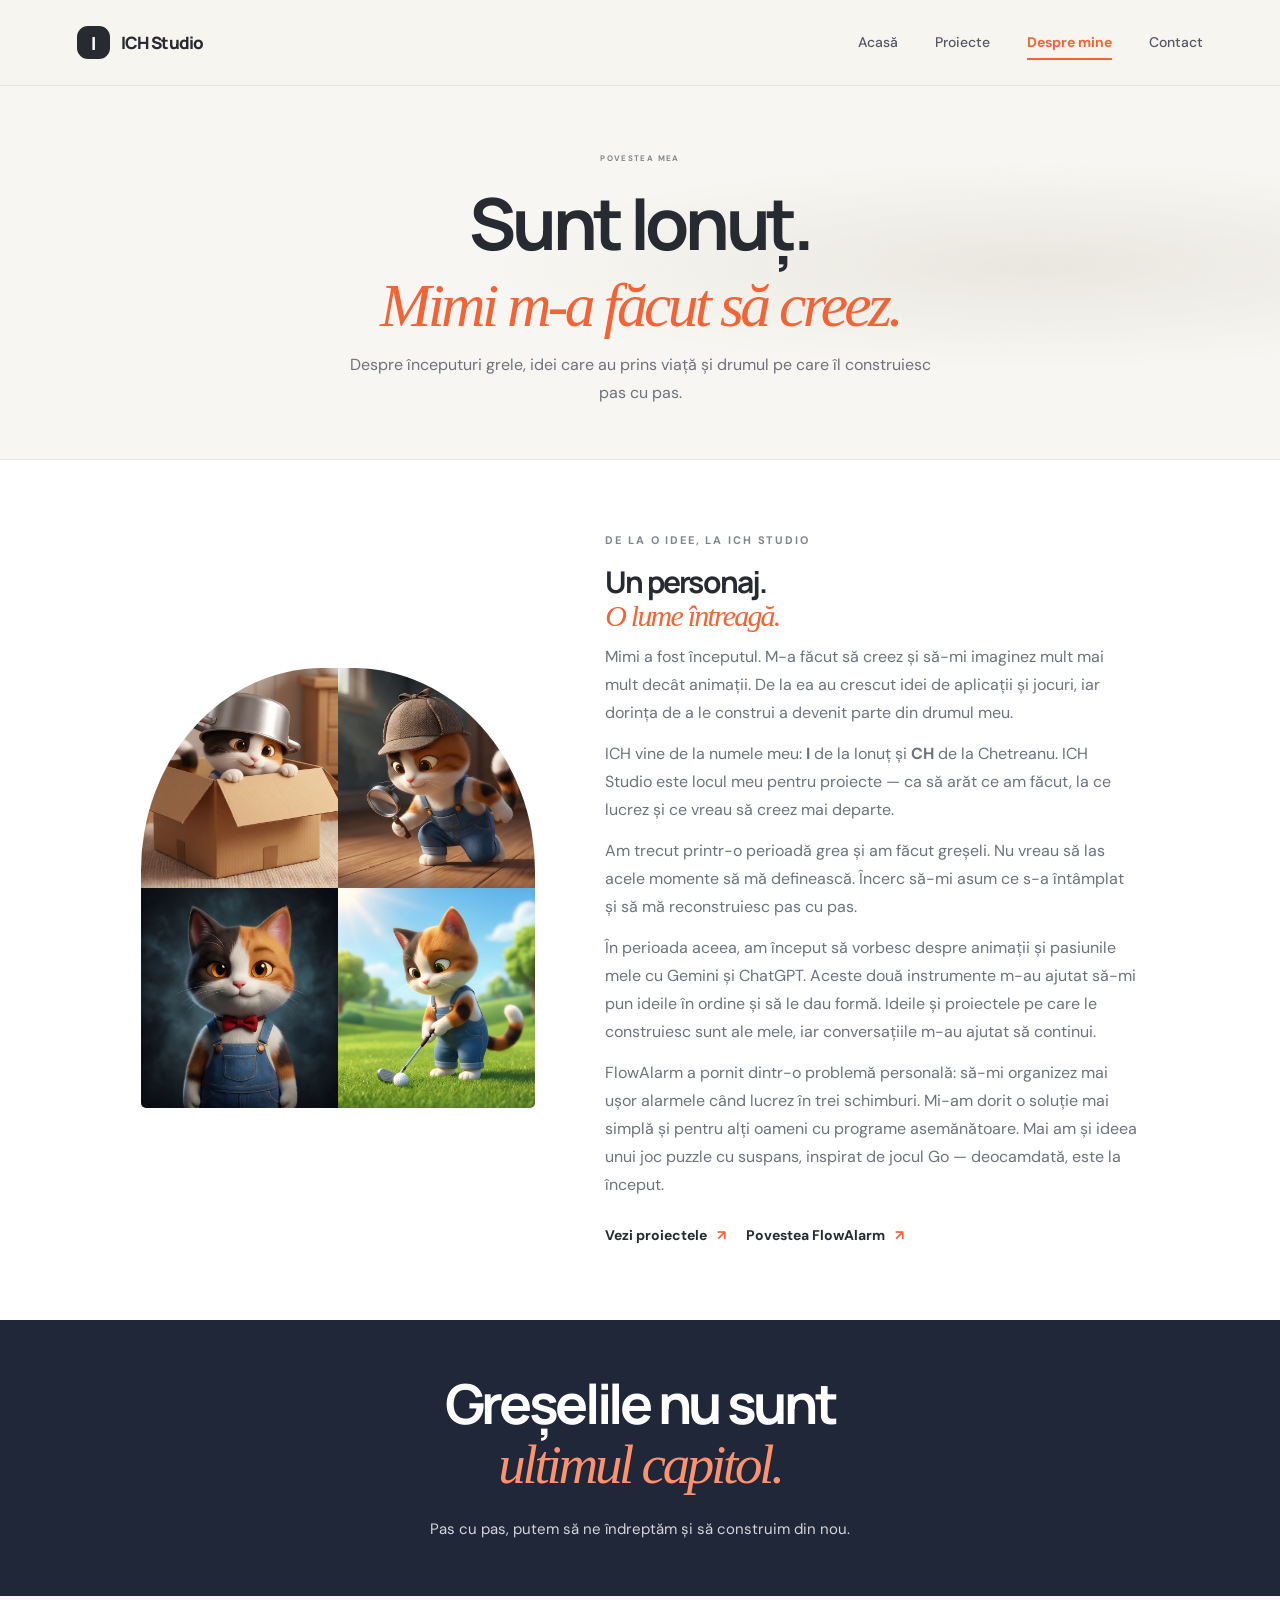
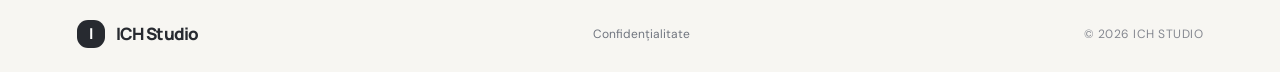
==== commit 1be256a7: "Refresh shared styles on about.html" ====
--- a/about.html
+++ b/about.html
@@ -1,5 +1,5 @@
 <!doctype html>
-<html lang="ro"><head><meta charset="utf-8"><meta name="viewport" content="width=device-width, initial-scale=1"><meta name="description" content="Povestea lui Ionuț Chetreanu și a ICH Studio."><meta name="theme-color" content="#f7f5ef"><title>Despre mine — ICH Studio</title><link rel="preconnect" href="https://fonts.googleapis.com"><link rel="preconnect" href="https://fonts.gstatic.com" crossorigin><link href="https://fonts.googleapis.com/css2?family=DM+Sans:wght@400;500;600;700&family=Manrope:wght@400;500;600;700;800&display=swap" rel="stylesheet"><link rel="stylesheet" href="style.css"></head>
+<html lang="ro"><head><meta charset="utf-8"><meta name="viewport" content="width=device-width, initial-scale=1"><meta name="description" content="Povestea lui Ionuț Chetreanu și a ICH Studio."><meta name="theme-color" content="#f7f5ef"><title>Despre mine — ICH Studio</title><link rel="preconnect" href="https://fonts.googleapis.com"><link rel="preconnect" href="https://fonts.gstatic.com" crossorigin><link href="https://fonts.googleapis.com/css2?family=DM+Sans:wght@400;500;600;700&family=Manrope:wght@400;500;600;700;800&display=swap" rel="stylesheet"><link rel="stylesheet" href="style.css?v=5187702"></head>
 <body class="about-page"><header class="site-header"><a class="brand" href="index.html"><span class="brand-mark">I</span><span>ICH Studio</span></a><nav aria-label="Navigare principală"><a href="index.html">Acasă</a><a href="projects.html">Proiecte</a><a class="active" href="about.html">Despre mine</a><a href="contact.html">Contact</a></nav></header>
 <main><section class="page-hero about-hero"><div class="section-kicker">POVESTEA MEA</div><h1>Sunt Ionuț.<br><em>Mimi m-a făcut să creez.</em></h1><p>Despre începuturi grele, idei care au prins viață și drumul pe care îl construiesc pas cu pas.</p></section>
 <section class="about-story section-pad"><div class="about-image"><img src="assets/mimi-bg.jpg" alt="Mimi, personajul care a pornit imaginația creativă a lui Ionuț"></div><div class="about-copy"><div class="section-kicker">DE LA O IDEE, LA ICH STUDIO</div><h2>Un personaj.<br><em>O lume întreagă.</em></h2><p>Mimi a fost începutul. M-a făcut să creez și să-mi imaginez mult mai mult decât animații. De la ea au crescut idei de aplicații și jocuri, iar dorința de a le construi a devenit parte din drumul meu.</p><p>ICH vine de la numele meu: <strong>I</strong> de la Ionuț și <strong>CH</strong> de la Chetreanu. ICH Studio este locul meu pentru proiecte — ca să arăt ce am făcut, la ce lucrez și ce vreau să creez mai departe.</p><p>Am trecut printr-o perioadă grea și am făcut greșeli. Nu vreau să las acele momente să mă definească. Încerc să-mi asum ce s-a întâmplat și să mă reconstruiesc pas cu pas.</p><p>În perioada aceea, am început să vorbesc despre animații și pasiunile mele cu Gemini și ChatGPT. Aceste două instrumente m-au ajutat să-mi pun ideile în ordine și să le dau formă. Ideile și proiectele pe care le construiesc sunt ale mele, iar conversațiile m-au ajutat să continui.</p><p>FlowAlarm a pornit dintr-o problemă personală: să-mi organizez mai ușor alarmele când lucrez în trei schimburi. Mi-am dorit o soluție mai simplă și pentru alți oameni cu programe asemănătoare. Mai am și ideea unui joc puzzle cu suspans, inspirat de jocul Go — deocamdată, este la început.</p><div class="about-links"><a class="text-link" href="projects.html">Vezi proiectele <span>↗</span></a><a class="text-link" href="flowalarm.html">Povestea FlowAlarm <span>↗</span></a></div></div></section>
--- a/style.css
+++ b/style.css
@@ -380,3 +380,20 @@
 .flowalarm-page .flow-hero-actions .button-dark:hover{background:#dc522b}
 .flowalarm-page .flow-hero-actions .flow-policy-action{border-color:#e9b59e;color:#272a30}
 .flowalarm-page .flow-hero-actions .flow-policy-action span{color:#f26335}
+
+
+/* Match About and Contact page scale to the Projects page */
+.about-page .about-hero,.contact-page .contact-hero{padding-top:66px;padding-bottom:53px;text-align:center}
+.about-page .about-hero .section-kicker,.contact-page .contact-hero .section-kicker{font-size:8px;line-height:1.5}
+.about-page .about-hero h1,.contact-page .contact-hero h1{font-size:clamp(46px,5.6vw,74px);line-height:1.06;margin:21px 0 13px}
+.about-page .about-hero h1 em,.contact-page .contact-hero h1 em{font-size:.86em}
+.about-page .about-hero>p,.contact-page .contact-hero>p{max-width:600px;font-size:16px;line-height:1.7;color:#6d727c;margin:0 auto}
+.about-page .about-copy h2,.contact-page .contact-option h2{font-size:30px;line-height:1.1;margin:17px 0 10px}
+.about-page .about-copy p,.contact-page .contact-option p{font-size:16px;line-height:1.75}
+.contact-page .contact-options{max-width:1220px}
+@media(max-width:650px){
+ .about-page .about-hero,.contact-page .contact-hero{padding:52px 20px 38px}
+ .about-page .about-hero h1,.contact-page .contact-hero h1{font-size:39px;line-height:1.08;margin:17px 0 10px}
+ .about-page .about-hero>p,.contact-page .contact-hero>p{font-size:16px;line-height:1.7}
+ .about-page .about-copy h2,.contact-page .contact-option h2{font-size:28px}
+}
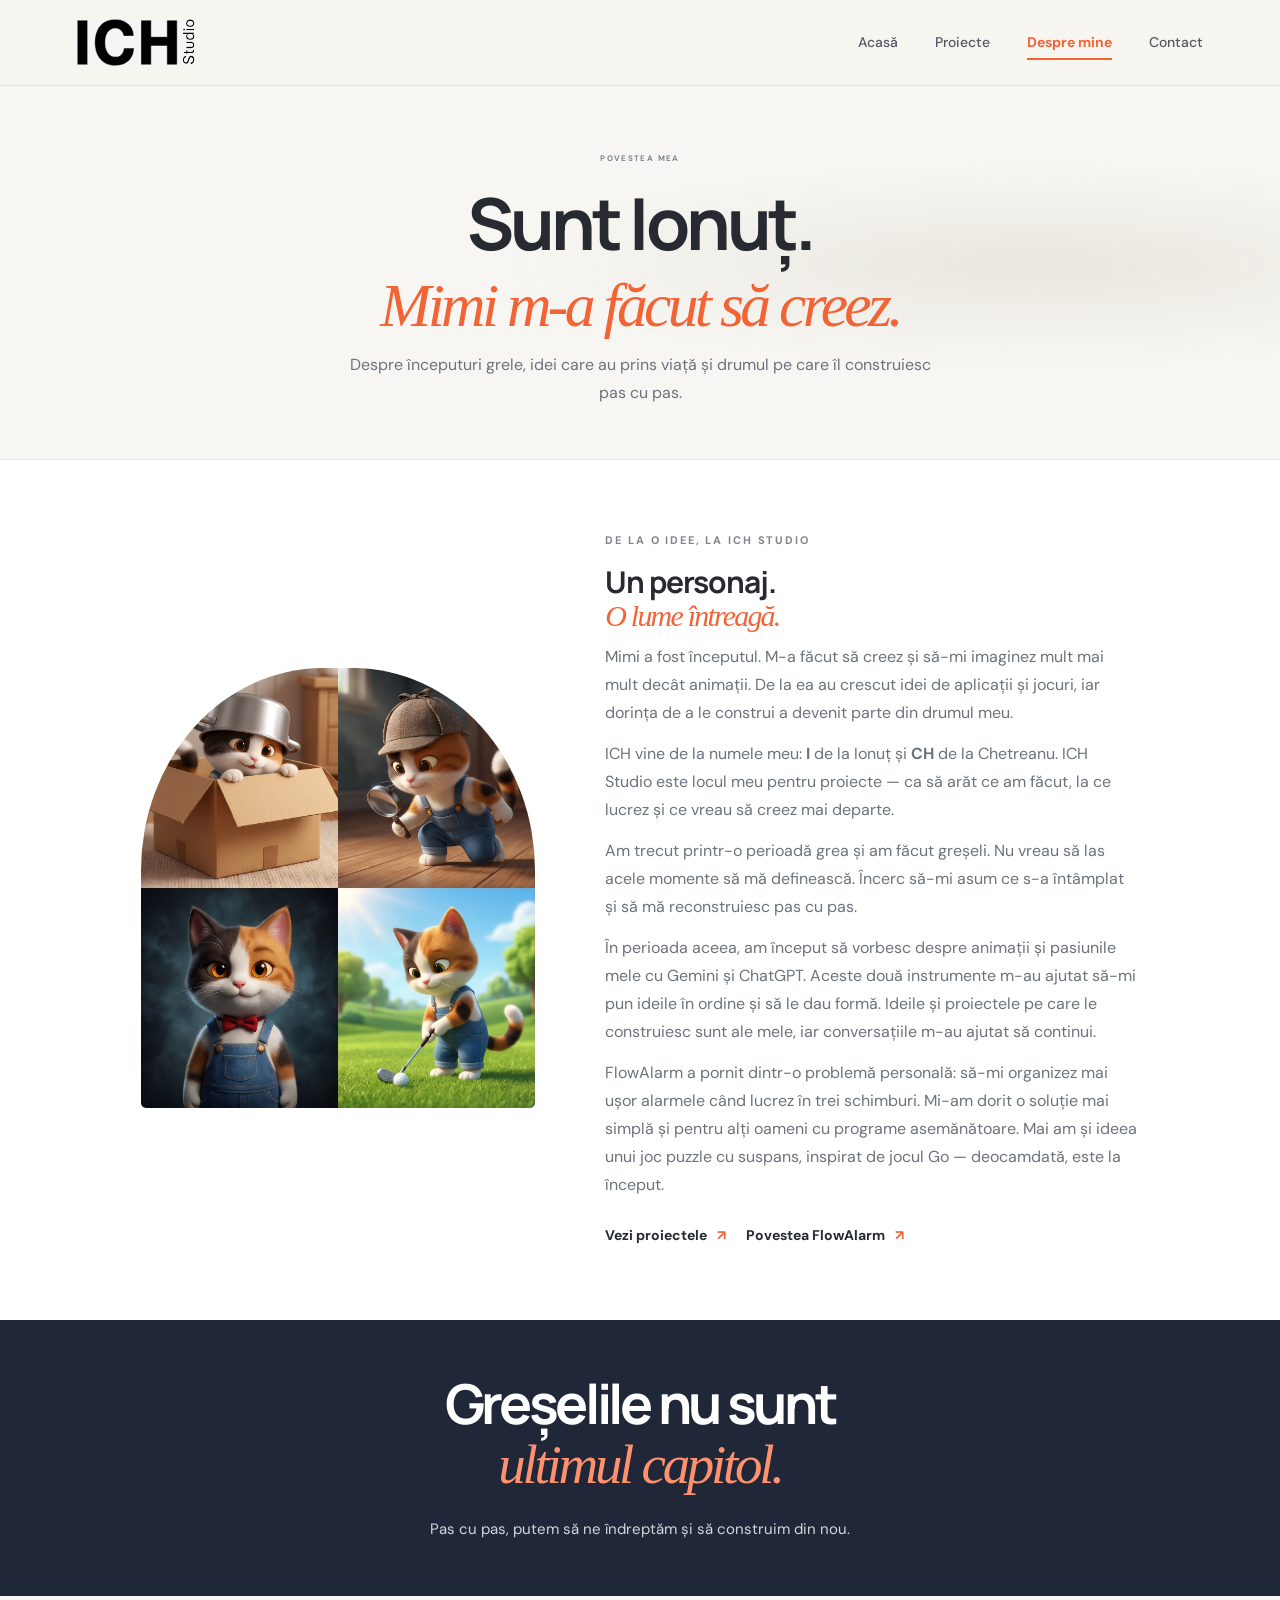
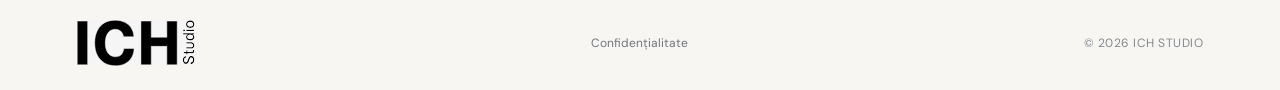
==== commit 35d0ffc4: "Use the new ICH Studio logo across all pages" ====
--- a/about.html
+++ b/about.html
@@ -1,7 +1,7 @@
 <!doctype html>
 <html lang="ro"><head><meta charset="utf-8"><meta name="viewport" content="width=device-width, initial-scale=1"><meta name="description" content="Povestea lui Ionuț Chetreanu și a ICH Studio."><meta name="theme-color" content="#f7f5ef"><title>Despre mine — ICH Studio</title><link rel="preconnect" href="https://fonts.googleapis.com"><link rel="preconnect" href="https://fonts.gstatic.com" crossorigin><link href="https://fonts.googleapis.com/css2?family=DM+Sans:wght@400;500;600;700&family=Manrope:wght@400;500;600;700;800&display=swap" rel="stylesheet"><link rel="stylesheet" href="style.css?v=5187702"></head>
-<body class="about-page"><header class="site-header"><a class="brand" href="index.html"><span class="brand-mark">I</span><span>ICH Studio</span></a><nav aria-label="Navigare principală"><a href="index.html">Acasă</a><a href="projects.html">Proiecte</a><a class="active" href="about.html">Despre mine</a><a href="contact.html">Contact</a></nav></header>
+<body class="about-page"><header class="site-header"><a class="brand" href="index.html"><img class="ich-studio-logo" src="assets/ich-studio-logo.svg" alt="ICH Studio"></a><nav aria-label="Navigare principală"><a href="index.html">Acasă</a><a href="projects.html">Proiecte</a><a class="active" href="about.html">Despre mine</a><a href="contact.html">Contact</a></nav></header>
 <main><section class="page-hero about-hero"><div class="section-kicker">POVESTEA MEA</div><h1>Sunt Ionuț.<br><em>Mimi m-a făcut să creez.</em></h1><p>Despre începuturi grele, idei care au prins viață și drumul pe care îl construiesc pas cu pas.</p></section>
 <section class="about-story section-pad"><div class="about-image"><img src="assets/mimi-bg.jpg" alt="Mimi, personajul care a pornit imaginația creativă a lui Ionuț"></div><div class="about-copy"><div class="section-kicker">DE LA O IDEE, LA ICH STUDIO</div><h2>Un personaj.<br><em>O lume întreagă.</em></h2><p>Mimi a fost începutul. M-a făcut să creez și să-mi imaginez mult mai mult decât animații. De la ea au crescut idei de aplicații și jocuri, iar dorința de a le construi a devenit parte din drumul meu.</p><p>ICH vine de la numele meu: <strong>I</strong> de la Ionuț și <strong>CH</strong> de la Chetreanu. ICH Studio este locul meu pentru proiecte — ca să arăt ce am făcut, la ce lucrez și ce vreau să creez mai departe.</p><p>Am trecut printr-o perioadă grea și am făcut greșeli. Nu vreau să las acele momente să mă definească. Încerc să-mi asum ce s-a întâmplat și să mă reconstruiesc pas cu pas.</p><p>În perioada aceea, am început să vorbesc despre animații și pasiunile mele cu Gemini și ChatGPT. Aceste două instrumente m-au ajutat să-mi pun ideile în ordine și să le dau formă. Ideile și proiectele pe care le construiesc sunt ale mele, iar conversațiile m-au ajutat să continui.</p><p>FlowAlarm a pornit dintr-o problemă personală: să-mi organizez mai ușor alarmele când lucrez în trei schimburi. Mi-am dorit o soluție mai simplă și pentru alți oameni cu programe asemănătoare. Mai am și ideea unui joc puzzle cu suspans, inspirat de jocul Go — deocamdată, este la început.</p><div class="about-links"><a class="text-link" href="projects.html">Vezi proiectele <span>↗</span></a><a class="text-link" href="flowalarm.html">Povestea FlowAlarm <span>↗</span></a></div></div></section>
 <section class="home-quote about-quote"><p>Greșelile nu sunt<br><em>ultimul capitol.</em></p><span>Pas cu pas, putem să ne îndreptăm și să construim din nou.</span></section></main>
-<footer class="site-footer"><a class="brand" href="index.html"><span class="brand-mark">I</span><span>ICH Studio</span></a><a href="privacy.html">Confidențialitate</a><span>© 2026 ICH STUDIO</span></footer></body></html>
+<footer class="site-footer"><a class="brand" href="index.html"><img class="ich-studio-logo" src="assets/ich-studio-logo.svg" alt="ICH Studio"></a><a href="privacy.html">Confidențialitate</a><span>© 2026 ICH STUDIO</span></footer></body></html>
--- a/style.css
+++ b/style.css
@@ -145,10 +145,10 @@
 
 
 /* FlowAlarm app mark in the project card and product page */
-.work-brand-icon{display:block;width:52px;height:52px;object-fit:cover;border-radius:12px;margin:0 auto 12px;box-shadow:0 4px 13px rgba(28,30,35,.12)}
+.work-brand-icon{display:block;width:118px;height:auto;max-height:56px;object-fit:contain;border-radius:0;margin:0 auto 12px;box-shadow:none}
 .projects-page .work-card:hover .work-brand-icon,.projects-page .work-card:focus-within .work-brand-icon,.projects-page .work-card:focus .work-brand-icon{margin-left:0;margin-right:auto}
-.flow-product-logo{display:block;width:72px;height:72px;object-fit:cover;border-radius:18px;margin:0 0 18px;box-shadow:0 8px 20px rgba(29,31,36,.1)}
-@media(max-width:650px){.work-brand-icon{width:44px;height:44px;border-radius:10px;margin:0 0 10px}.flow-product-logo{width:58px;height:58px;border-radius:15px;margin-bottom:15px}}
+.flow-product-logo{display:block;width:118px;height:auto;max-height:54px;object-fit:contain;border-radius:0;margin:0 0 18px;box-shadow:none}
+@media(max-width:650px){.work-brand-icon{width:100px;height:auto;max-height:46px;border-radius:0;margin:0 0 10px}.flow-product-logo{width:100px;height:auto;max-height:46px;border-radius:0;margin-bottom:15px}}
 
 
 .projects-page .work-brand-icon{transform:translateY(7px);}
@@ -181,7 +181,7 @@
 .flowalarm-hero{padding:68px 11vw 62px;background:radial-gradient(ellipse at 80% 40%,#ece8df,transparent 38%),#f7f5ef}
 .flow-hero-brand{display:flex;align-items:center;gap:13px;margin-bottom:24px;font:800 14px var(--display);letter-spacing:.08em}
 .flow-hero-brand small{display:block;margin-top:3px;color:#858890;font:700 8px var(--sans);letter-spacing:.15em}
-.flow-hero-brand .flow-product-logo{width:55px;height:55px;border-radius:14px;margin:0}
+.flow-hero-brand .flow-product-logo{width:102px;height:auto;max-height:47px;object-fit:contain;border-radius:0;margin:0;box-shadow:none;flex-shrink:0}
 .flowalarm-hero .section-kicker{margin-bottom:17px}
 .flowalarm-hero h1{font-size:clamp(45px,5.8vw,76px);line-height:1.01;margin:0 0 18px}
 .flowalarm-hero h1 em{font-size:.9em}
@@ -216,7 +216,7 @@
 .stage-foot{font-size:8px;letter-spacing:.1em;color:#96999e;font-weight:700}
 .flow-transparency{max-width:1150px;margin:18px auto 0;font-size:10px;line-height:1.6;color:#888b91}
 .flowalarm-page .screens{background:#f1efe9}
-@media(max-width:650px){.flowalarm-page .site-header{height:auto;min-height:67px;padding:11px 18px;display:grid;grid-template-columns:1fr;gap:7px}.flowalarm-page .brand{font-size:14px}.flowalarm-page .brand-mark{width:28px;height:28px}.flowalarm-page .site-header nav{grid-row:2;display:flex;gap:21px;overflow-x:auto;white-space:nowrap;padding:7px 0 2px;scrollbar-width:none}.flowalarm-page .site-header nav::-webkit-scrollbar{display:none}.flowalarm-page .site-header nav a{font-size:13px}.flowalarm-page .site-header nav a.active:after{margin-top:4px}.flowalarm-hero{padding:60px 23px 42px}.flow-hero-brand{font-size:12px;margin-bottom:18px}.flow-hero-brand .flow-product-logo{width:47px;height:47px;border-radius:12px}.flowalarm-hero h1{font-size:40px}.flowalarm-hero>p{font-size:12px}.flow-hero-actions{gap:14px;flex-wrap:wrap}.flow-testing-tag{font-size:8px}.flow-origin{padding:53px 23px}.flow-origin-grid{grid-template-columns:1fr;gap:20px}.flow-origin-grid h2,.flow-section-heading h2{font-size:42px;margin:0}.flow-quote{font-size:20px}.flow-origin-grid>div>p:not(.flow-quote){font-size:12px}.flow-section-heading{display:block}.flow-section-heading>p{margin-top:15px}.flow-features{padding:55px 23px}.flow-features .feature-grid{margin-top:23px}.flow-control-note{display:block;padding:15px}.flow-control-note p{margin-top:8px;font-size:15px}.flow-stage{padding:55px 23px}.flow-stage-grid{grid-template-columns:1fr;gap:12px;margin-top:20px}.stage-card{padding:21px}.stage-card h2{font-size:20px}.stage-card p{font-size:11px}.flow-transparency{font-size:9px}}
+@media(max-width:650px){.flowalarm-page .site-header{height:auto;min-height:67px;padding:11px 18px;display:grid;grid-template-columns:1fr;gap:7px}.flowalarm-page .brand{font-size:14px}.flowalarm-page .brand-mark{width:28px;height:28px}.flowalarm-page .site-header nav{grid-row:2;display:flex;gap:21px;overflow-x:auto;white-space:nowrap;padding:7px 0 2px;scrollbar-width:none}.flowalarm-page .site-header nav::-webkit-scrollbar{display:none}.flowalarm-page .site-header nav a{font-size:13px}.flowalarm-page .site-header nav a.active:after{margin-top:4px}.flowalarm-hero{padding:60px 23px 42px}.flow-hero-brand{font-size:12px;margin-bottom:18px}.flow-hero-brand .flow-product-logo{width:84px;height:auto;max-height:40px;object-fit:contain;border-radius:0}.flowalarm-hero h1{font-size:40px}.flowalarm-hero>p{font-size:12px}.flow-hero-actions{gap:14px;flex-wrap:wrap}.flow-testing-tag{font-size:8px}.flow-origin{padding:53px 23px}.flow-origin-grid{grid-template-columns:1fr;gap:20px}.flow-origin-grid h2,.flow-section-heading h2{font-size:42px;margin:0}.flow-quote{font-size:20px}.flow-origin-grid>div>p:not(.flow-quote){font-size:12px}.flow-section-heading{display:block}.flow-section-heading>p{margin-top:15px}.flow-features{padding:55px 23px}.flow-features .feature-grid{margin-top:23px}.flow-control-note{display:block;padding:15px}.flow-control-note p{margin-top:8px;font-size:15px}.flow-stage{padding:55px 23px}.flow-stage-grid{grid-template-columns:1fr;gap:12px;margin-top:20px}.stage-card{padding:21px}.stage-card h2{font-size:20px}.stage-card p{font-size:11px}.flow-transparency{font-size:9px}}
 
 
 /* FlowAlarm page: centered narrative, readable copy, step-by-step screenshots */
@@ -397,3 +397,96 @@
  .about-page .about-hero>p,.contact-page .contact-hero>p{font-size:16px;line-height:1.7}
  .about-page .about-copy h2,.contact-page .contact-option h2{font-size:28px}
 }
+
+
+/* ICH STUDIO — unified typography layer (authoritative shared scale) */
+:root{
+  --type-display:clamp(46px,5.2vw,68px);
+  --type-section:clamp(34px,3.5vw,44px);
+  --type-card:26px;
+  --type-body:16px;
+  --type-small:14px;
+  --type-meta:11px;
+}
+.page-hero h1,
+.home-page .hero-copy h1{
+  font-size:var(--type-display);
+  line-height:1.08;
+  letter-spacing:-.055em;
+}
+.home-intro-grid h2,
+.about-copy h2,
+.flow-origin-grid h2,
+.flow-journey-heading h2,
+.flow-stage-heading h2,
+.features-heading h2,
+.screens-heading h2,
+.origin h2{
+  font-size:var(--type-section);
+  line-height:1.12;
+  letter-spacing:-.05em;
+}
+.work-info h2,
+.about-copy h2,
+.contact-option h2,
+.journey-copy h3,
+.stage-card h3{
+  font-size:var(--type-card);
+  line-height:1.18;
+  letter-spacing:-.035em;
+}
+.home-intro-grid>div>p,
+.page-hero>p,
+.about-copy p,
+.contact-option p,
+.flowalarm-hero>p,
+.flow-origin-grid>div>p:not(.flow-quote),
+.flow-journey-heading>p,
+.journey-copy p,
+.stage-card p,
+.flow-transparency,
+.projects-note p,
+.hero-intro-card p,
+.news-item p{
+  font-size:var(--type-body);
+  line-height:1.75;
+}
+.section-kicker,.eyebrow{
+  font-size:var(--type-meta);
+  line-height:1.5;
+}
+@media(max-width:650px){
+  :root{
+    --type-display:clamp(38px,9.5vw,46px);
+    --type-section:32px;
+    --type-card:23px;
+    --type-body:15px;
+    --type-small:13px;
+    --type-meta:10px;
+  }
+  .page-hero h1,.home-page .hero-copy h1{
+    font-size:var(--type-display);
+    line-height:1.1;
+  }
+  .home-intro-grid h2,.about-copy h2,.flow-origin-grid h2,
+  .flow-journey-heading h2,.flow-stage-heading h2,
+  .features-heading h2,.screens-heading h2,.origin h2{
+    font-size:var(--type-section);
+    line-height:1.15;
+  }
+  .work-info h2,.about-copy h2,.contact-option h2,
+  .journey-copy h3,.stage-card h3{
+    font-size:var(--type-card);
+  }
+  .home-intro-grid>div>p,.page-hero>p,.about-copy p,
+  .contact-option p,.flowalarm-hero>p,
+  .flow-origin-grid>div>p:not(.flow-quote),
+  .flow-journey-heading>p,.journey-copy p,.stage-card p,
+  .flow-transparency,.projects-note p,.hero-intro-card p,.news-item p{
+    font-size:var(--type-body);
+    line-height:1.7;
+  }
+}
+
+/* ICH Studio logo */
+.brand{gap:0}.ich-studio-logo{display:block;width:118px;height:auto;max-height:48px;object-fit:contain}@media(max-width:650px){.ich-studio-logo{width:100px;max-height:40px}}
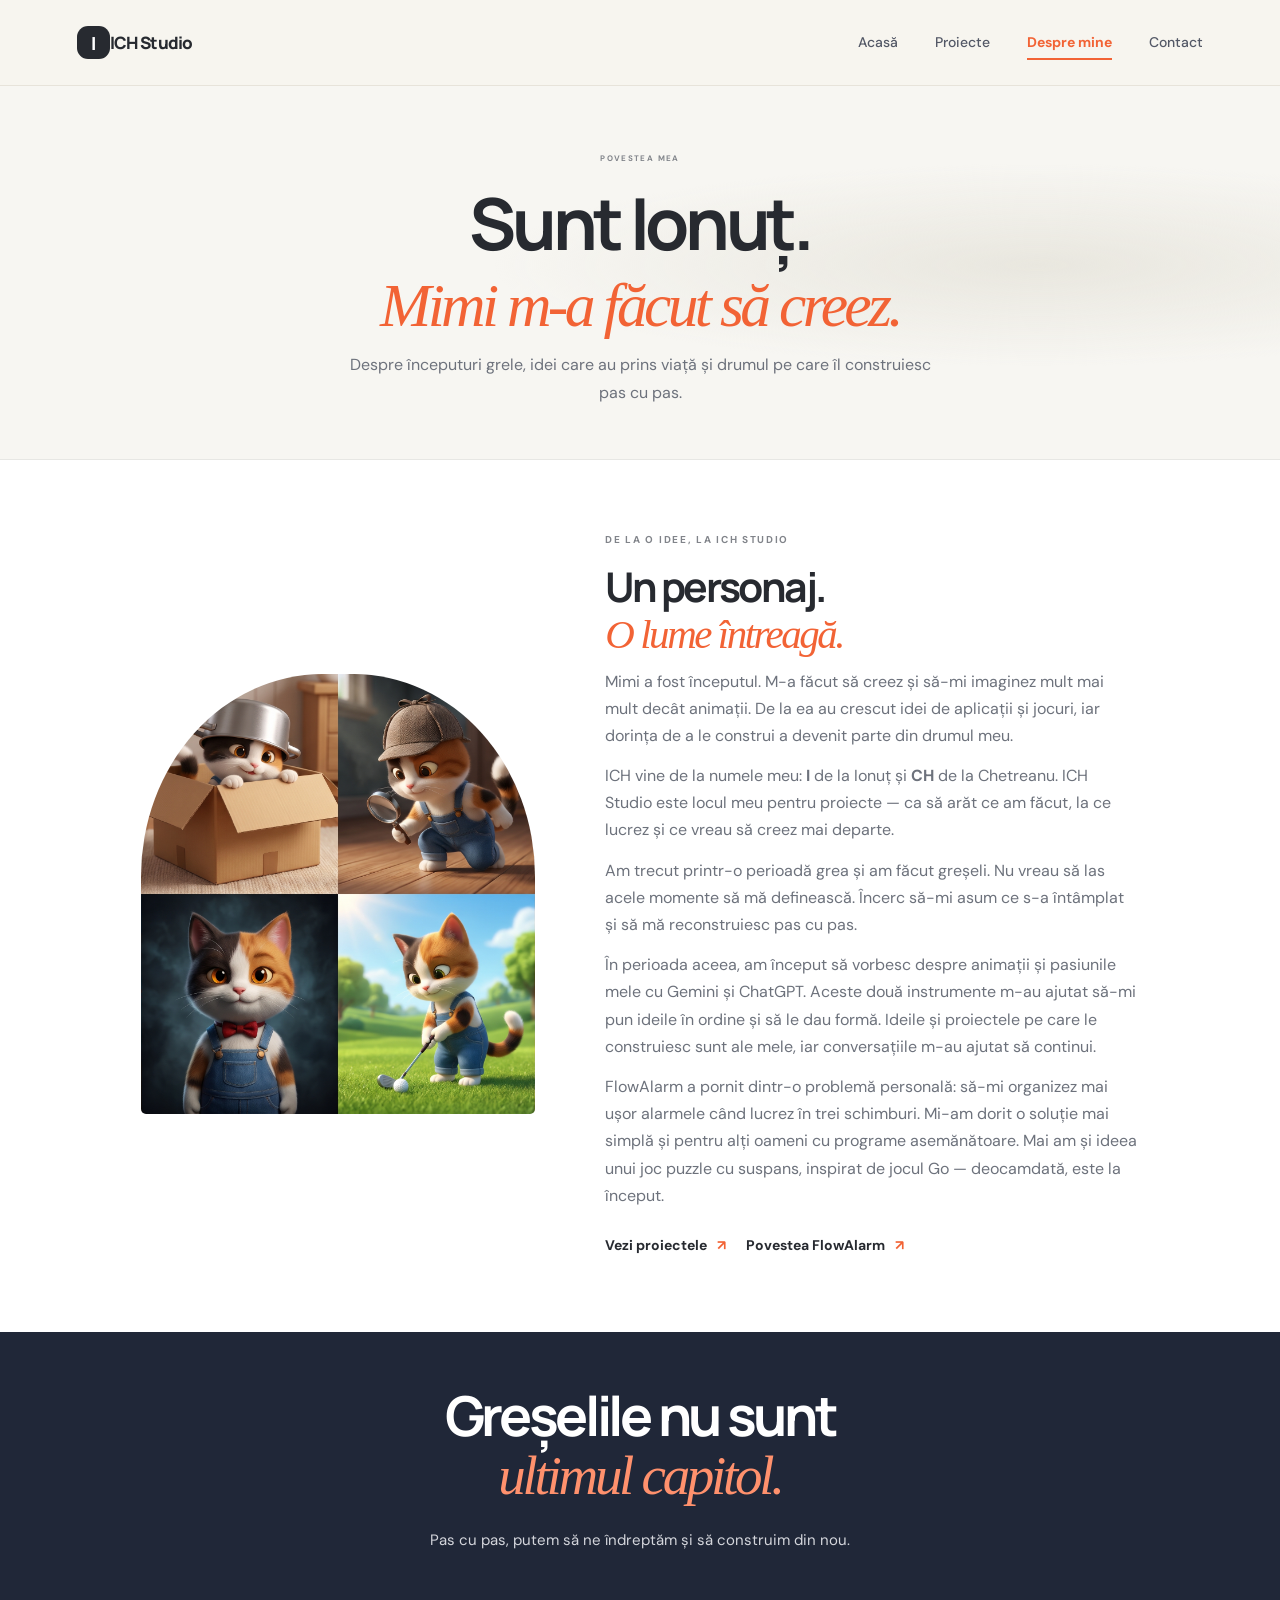
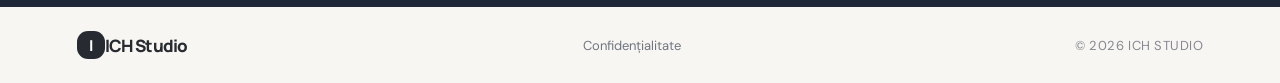
==== commit 5d7c8502: "Refactor about.html structure and content" ====
--- a/about.html
+++ b/about.html
@@ -1,7 +1,73 @@
-<!doctype html>
-<html lang="ro"><head><meta charset="utf-8"><meta name="viewport" content="width=device-width, initial-scale=1"><meta name="description" content="Povestea lui Ionuț Chetreanu și a ICH Studio."><meta name="theme-color" content="#f7f5ef"><title>Despre mine — ICH Studio</title><link rel="preconnect" href="https://fonts.googleapis.com"><link rel="preconnect" href="https://fonts.gstatic.com" crossorigin><link href="https://fonts.googleapis.com/css2?family=DM+Sans:wght@400;500;600;700&family=Manrope:wght@400;500;600;700;800&display=swap" rel="stylesheet"><link rel="stylesheet" href="style.css?v=5187702"></head>
-<body class="about-page"><header class="site-header"><a class="brand" href="index.html"><img class="ich-studio-logo" src="assets/ich-studio-logo.svg" alt="ICH Studio"></a><nav aria-label="Navigare principală"><a href="index.html">Acasă</a><a href="projects.html">Proiecte</a><a class="active" href="about.html">Despre mine</a><a href="contact.html">Contact</a></nav></header>
-<main><section class="page-hero about-hero"><div class="section-kicker">POVESTEA MEA</div><h1>Sunt Ionuț.<br><em>Mimi m-a făcut să creez.</em></h1><p>Despre începuturi grele, idei care au prins viață și drumul pe care îl construiesc pas cu pas.</p></section>
-<section class="about-story section-pad"><div class="about-image"><img src="assets/mimi-bg.jpg" alt="Mimi, personajul care a pornit imaginația creativă a lui Ionuț"></div><div class="about-copy"><div class="section-kicker">DE LA O IDEE, LA ICH STUDIO</div><h2>Un personaj.<br><em>O lume întreagă.</em></h2><p>Mimi a fost începutul. M-a făcut să creez și să-mi imaginez mult mai mult decât animații. De la ea au crescut idei de aplicații și jocuri, iar dorința de a le construi a devenit parte din drumul meu.</p><p>ICH vine de la numele meu: <strong>I</strong> de la Ionuț și <strong>CH</strong> de la Chetreanu. ICH Studio este locul meu pentru proiecte — ca să arăt ce am făcut, la ce lucrez și ce vreau să creez mai departe.</p><p>Am trecut printr-o perioadă grea și am făcut greșeli. Nu vreau să las acele momente să mă definească. Încerc să-mi asum ce s-a întâmplat și să mă reconstruiesc pas cu pas.</p><p>În perioada aceea, am început să vorbesc despre animații și pasiunile mele cu Gemini și ChatGPT. Aceste două instrumente m-au ajutat să-mi pun ideile în ordine și să le dau formă. Ideile și proiectele pe care le construiesc sunt ale mele, iar conversațiile m-au ajutat să continui.</p><p>FlowAlarm a pornit dintr-o problemă personală: să-mi organizez mai ușor alarmele când lucrez în trei schimburi. Mi-am dorit o soluție mai simplă și pentru alți oameni cu programe asemănătoare. Mai am și ideea unui joc puzzle cu suspans, inspirat de jocul Go — deocamdată, este la început.</p><div class="about-links"><a class="text-link" href="projects.html">Vezi proiectele <span>↗</span></a><a class="text-link" href="flowalarm.html">Povestea FlowAlarm <span>↗</span></a></div></div></section>
-<section class="home-quote about-quote"><p>Greșelile nu sunt<br><em>ultimul capitol.</em></p><span>Pas cu pas, putem să ne îndreptăm și să construim din nou.</span></section></main>
-<footer class="site-footer"><a class="brand" href="index.html"><img class="ich-studio-logo" src="assets/ich-studio-logo.svg" alt="ICH Studio"></a><a href="privacy.html">Confidențialitate</a><span>© 2026 ICH STUDIO</span></footer></body></html>
+<!doctype html>
+<html lang="ro">
+<head>
+    <meta charset="utf-8">
+    <meta name="viewport" content="width=device-width, initial-scale=1">
+    <meta name="description" content="Povestea lui Ionuț Chetreanu și a ICH Studio.">
+    <meta name="theme-color" content="#f7f5ef">
+    <title>Despre mine — ICH Studio</title>
+    
+    <link rel="preconnect" href="https://fonts.googleapis.com">
+    <link rel="preconnect" href="https://fonts.gstatic.com" crossorigin>
+    <link href="https://fonts.googleapis.com/css2?family=DM+Sans:wght@400;500;600;700&family=Manrope:wght@400;500;600;700;800&display=swap" rel="stylesheet">
+    <link rel="stylesheet" href="style.css">
+</head>
+<body class="about-page">
+
+    <header class="site-header">
+        <a class="brand" href="index.html">
+            <span class="brand-mark">I</span>
+            <span>ICH Studio</span>
+        </a>
+        <nav aria-label="Navigare principală">
+            <a href="index.html">Acasă</a>
+            <a href="projects.html">Proiecte</a>
+            <a class="active" href="about.html">Despre mine</a>
+            <a href="contact.html">Contact</a>
+        </nav>
+    </header>
+
+    <main>
+        <section class="page-hero about-hero">
+            <div class="section-kicker">POVESTEA MEA</div>
+            <h1>Sunt Ionuț.<br><em>Mimi m-a făcut să creez.</em></h1>
+            <p>Despre începuturi grele, idei care au prins viață și drumul pe care îl construiesc pas cu pas.</p>
+        </section>
+        
+        <section class="about-story section-pad">
+            <div class="about-image">
+                <img src="assets/mimi-bg.jpg" alt="Mimi, personajul care a pornit imaginația creativă a lui Ionuț">
+            </div>
+            <div class="about-copy">
+                <div class="section-kicker">DE LA O IDEE, LA ICH STUDIO</div>
+                <h2>Un personaj.<br><em>O lume întreagă.</em></h2>
+                <p>Mimi a fost începutul. M-a făcut să creez și să-mi imaginez mult mai mult decât animații. De la ea au crescut idei de aplicații și jocuri, iar dorința de a le construi a devenit parte din drumul meu.</p>
+                <p>ICH vine de la numele meu: <strong>I</strong> de la Ionuț și <strong>CH</strong> de la Chetreanu. ICH Studio este locul meu pentru proiecte — ca să arăt ce am făcut, la ce lucrez și ce vreau să creez mai departe.</p>
+                <p>Am trecut printr-o perioadă grea și am făcut greșeli. Nu vreau să las acele momente să mă definească. Încerc să-mi asum ce s-a întâmplat și să mă reconstruiesc pas cu pas.</p>
+                <p>În perioada aceea, am început să vorbesc despre animații și pasiunile mele cu Gemini și ChatGPT. Aceste două instrumente m-au ajutat să-mi pun ideile în ordine și să le dau formă. Ideile și proiectele pe care le construiesc sunt ale mele, iar conversațiile m-au ajutat să continui.</p>
+                <p>FlowAlarm a pornit dintr-o problemă personală: să-mi organizez mai ușor alarmele când lucrez în trei schimburi. Mi-am dorit o soluție mai simplă și pentru alți oameni cu programe asemănătoare. Mai am și ideea unui joc puzzle cu suspans, inspirat de jocul Go — deocamdată, este la început.</p>
+                
+                <div class="about-links">
+                    <a class="text-link" href="projects.html">Vezi proiectele <span>↗</span></a>
+                    <a class="text-link" href="flowalarm.html">Povestea FlowAlarm <span>↗</span></a>
+                </div>
+            </div>
+        </section>
+        
+        <section class="home-quote about-quote">
+            <p>Greșelile nu sunt<br><em>ultimul capitol.</em></p>
+            <span>Pas cu pas, putem să ne îndreptăm și să construim din nou.</span>
+        </section>
+    </main>
+    
+    <footer class="site-footer">
+        <a class="brand" href="index.html">
+            <span class="brand-mark">I</span>
+            <span>ICH Studio</span>
+        </a>
+        <a href="privacy.html">Confidențialitate</a>
+        <span>© 2026 ICH STUDIO</span>
+    </footer>
+
+</body>
+</html>
--- a/style.css
+++ b/style.css
@@ -310,7 +310,7 @@
 .contact-email:hover{border-color:#e5a37d;box-shadow:0 5px 14px rgba(35,32,26,.07)}
 @media(max-width:650px){.contact-page .site-header{height:auto;min-height:67px;padding:11px 18px;display:grid;grid-template-columns:1fr;gap:7px}.contact-page .brand{font-size:14px}.contact-page .brand-mark{width:28px;height:28px}.contact-page .site-header nav{grid-row:2;display:flex;gap:21px;overflow-x:auto;white-space:nowrap;padding:7px 0 2px;scrollbar-width:none}.contact-page .site-header nav::-webkit-scrollbar{display:none}.contact-page .site-header nav a{font-size:13px}.contact-page .site-header nav a.active:after{margin-top:4px}.contact-hero{padding:52px 22px 40px}.contact-hero h1{font-size:39px;margin:17px 0 10px}.contact-hero>p{font-size:13px}.contact-section{padding:27px 18px 55px}.contact-options{grid-template-columns:1fr;gap:13px}.contact-option{min-height:260px;padding:25px}.contact-option h2{font-size:22px}.contact-option p{font-size:13px}.contact-email{font-size:12px}}
 /* ICH Studio typography system */
-:root{--type-body:16px;--type-small:14px;--type-meta:11px}
+:root{--type-page-title:clamp(46px,5.6vw,74px);--type-section-title:clamp(32px,3.2vw,42px);--type-card-title:24px;--type-body:16px;--type-control:14px;--type-small:14px;--type-caption:13px;--type-meta:11px;--control-height:49px;--control-padding:12px 20px}
 
 
 .eyebrow,.section-kicker{font-size:11px;line-height:1.5}
@@ -372,15 +372,13 @@
 }
 
 
-
 /* FlowAlarm: restore the agreed black and orange hero palette */
 .flowalarm-page .flowalarm-hero h1{color:#272a30}
 .flowalarm-page .flowalarm-hero h1 em{color:#f26335}
 .flowalarm-page .flow-hero-actions .button-dark{background:#f26335;color:#fff;box-shadow:0 8px 20px rgba(242,99,53,.18)}
 .flowalarm-page .flow-hero-actions .button-dark:hover{background:#dc522b}
 .flowalarm-page .flow-hero-actions .flow-policy-action{border-color:#e9b59e;color:#272a30}
-.flowalarm-page .flow-hero-actions .flow-policy-action span{color:#f26335}
-
+.flowalarm-page .flow-hero-actions .flow-policy-action span{color:#f26335}
 
 /* Match About and Contact page scale to the Projects page */
 .about-page .about-hero,.contact-page .contact-hero{padding-top:66px;padding-bottom:53px;text-align:center}
@@ -396,97 +394,99 @@
  .about-page .about-hero h1,.contact-page .contact-hero h1{font-size:39px;line-height:1.08;margin:17px 0 10px}
  .about-page .about-hero>p,.contact-page .contact-hero>p{font-size:16px;line-height:1.7}
  .about-page .about-copy h2,.contact-page .contact-option h2{font-size:28px}
-}
-
-
-/* ICH STUDIO — unified typography layer (authoritative shared scale) */
-:root{
-  --type-display:clamp(46px,5.2vw,68px);
-  --type-section:clamp(34px,3.5vw,44px);
-  --type-card:26px;
-  --type-body:16px;
-  --type-small:14px;
-  --type-meta:11px;
-}
-.page-hero h1,
-.home-page .hero-copy h1{
-  font-size:var(--type-display);
-  line-height:1.08;
-  letter-spacing:-.055em;
-}
-.home-intro-grid h2,
-.about-copy h2,
-.flow-origin-grid h2,
-.flow-journey-heading h2,
-.flow-stage-heading h2,
-.features-heading h2,
-.screens-heading h2,
-.origin h2{
-  font-size:var(--type-section);
-  line-height:1.12;
-  letter-spacing:-.05em;
-}
-.work-info h2,
-.about-copy h2,
-.contact-option h2,
-.journey-copy h3,
-.stage-card h3{
-  font-size:var(--type-card);
-  line-height:1.18;
-  letter-spacing:-.035em;
-}
-.home-intro-grid>div>p,
-.page-hero>p,
-.about-copy p,
-.contact-option p,
-.flowalarm-hero>p,
-.flow-origin-grid>div>p:not(.flow-quote),
-.flow-journey-heading>p,
-.journey-copy p,
-.stage-card p,
-.flow-transparency,
-.projects-note p,
-.hero-intro-card p,
-.news-item p{
-  font-size:var(--type-body);
-  line-height:1.75;
-}
-.section-kicker,.eyebrow{
-  font-size:var(--type-meta);
-  line-height:1.5;
-}
-@media(max-width:650px){
-  :root{
-    --type-display:clamp(38px,9.5vw,46px);
-    --type-section:32px;
-    --type-card:23px;
-    --type-body:15px;
-    --type-small:13px;
-    --type-meta:10px;
-  }
-  .page-hero h1,.home-page .hero-copy h1{
-    font-size:var(--type-display);
-    line-height:1.1;
-  }
-  .home-intro-grid h2,.about-copy h2,.flow-origin-grid h2,
-  .flow-journey-heading h2,.flow-stage-heading h2,
-  .features-heading h2,.screens-heading h2,.origin h2{
-    font-size:var(--type-section);
-    line-height:1.15;
-  }
-  .work-info h2,.about-copy h2,.contact-option h2,
-  .journey-copy h3,.stage-card h3{
-    font-size:var(--type-card);
-  }
-  .home-intro-grid>div>p,.page-hero>p,.about-copy p,
-  .contact-option p,.flowalarm-hero>p,
-  .flow-origin-grid>div>p:not(.flow-quote),
-  .flow-journey-heading>p,.journey-copy p,.stage-card p,
-  .flow-transparency,.projects-note p,.hero-intro-card p,.news-item p{
-    font-size:var(--type-body);
-    line-height:1.7;
-  }
-}
+}
 
 /* ICH Studio logo */
 .brand{gap:0}.ich-studio-logo{display:block;width:118px;height:auto;max-height:48px;object-fit:contain}@media(max-width:650px){.ich-studio-logo{width:100px;max-height:40px}}
+
+/* Keep project cards from growing when their hover layout narrows the copy */
+.projects-page .work-card{height:340px;min-height:340px}
+@media(min-width:651px) and (max-width:850px){.projects-page .projects-gallery{grid-template-columns:1fr}.projects-page .work-card{height:340px;min-height:340px}}
+@media(max-width:650px){.projects-page .work-card{height:auto;min-height:305px}}
+/* Shared site-wide type scale and control sizing */
+body{font-size:var(--type-body)}
+h1,.home-hero h1,.hero h1,.page-hero h1,.projects-page .projects-hero h1,.flowalarm-hero h1{font-size:var(--type-page-title)!important;line-height:1.06}
+.home-intro-grid h2,.origin h2,.features h2,.screens h2,.creator h2,.closing h2,.about-copy h2,.about-page .about-copy h2,.privacy-copy h2,.flow-origin-grid h2,.flow-journey-heading h2,.flow-stage-heading h2{font-size:var(--type-section-title)!important;line-height:1.12}
+.work-info h2,.projects-page .work-info h2,.contact-option h2,.contact-page .contact-option h2,.feature-card h3,.stage-card h3,.journey-copy h3,.project-row-copy h2{font-size:var(--type-card-title)!important;line-height:1.2}
+.hero-intro-card p,.news-item p,.home-intro-grid>div>p,.page-hero>p,.projects-page .projects-hero>p,.project-row-copy p,.work-info p,.projects-page .work-info p,.about-copy p,.about-page .about-copy p,.contact-hero>p,.contact-card p,.contact-option p,.contact-page .contact-option p,.privacy-copy p,.flowalarm-hero>p,.flow-origin-grid>div>p:not(.flow-quote),.flow-journey-heading>p,.journey-copy p,.stage-card p,.flow-transparency,.projects-note p,.origin-text>p:not(.large-copy),.creator-copy>p,.feature-card p,.features-heading>p,.screens-heading>p,.principle-side>p{font-size:var(--type-body)!important;line-height:1.7}
+.hero-intro-card>a,.news-link,.work-link,.projects-page .work-link,.flow-inline-link,.text-link{font-size:var(--type-control)!important;line-height:1.4}
+.button,button,.header-cta,.flow-policy-action,.contact-email{display:inline-flex;align-items:center;justify-content:center;font-size:var(--type-control)!important;line-height:1.2;min-height:var(--control-height);padding:var(--control-padding)}
+.eyebrow,.section-kicker{font-size:10px;line-height:1.5}
+.work-topline,.work-status,.stage-label,.flow-testing-tag,.stage-foot,.project-meta,.project-note,.page-hero-note{font-size:var(--type-meta)!important;line-height:1.5}
+.journey-visual figcaption,.site-footer>span,.site-footer>a:not(.brand){font-size:var(--type-caption)!important;line-height:1.5}
+.site-header nav a,.home-page .site-header nav a,.projects-page .site-header nav a,.about-page .site-header nav a,.contact-page .site-header nav a,.flowalarm-page .site-header nav a,.flowalarm-privacy-page .site-header nav a{font-size:14px!important}
+@media(max-width:650px){
+ :root{--type-page-title:39px;--type-section-title:34px;--type-card-title:22px}
+ h1,.home-hero h1,.hero h1,.page-hero h1,.projects-page .projects-hero h1,.flowalarm-hero h1{font-size:var(--type-page-title)!important;line-height:1.08}
+ .home-intro-grid h2,.origin h2,.features h2,.screens h2,.creator h2,.closing h2,.about-copy h2,.about-page .about-copy h2,.privacy-copy h2,.flow-origin-grid h2,.flow-journey-heading h2,.flow-stage-heading h2{font-size:var(--type-section-title)!important;line-height:1.12}
+ .work-info h2,.projects-page .work-info h2,.contact-option h2,.contact-page .contact-option h2,.feature-card h3,.stage-card h3,.journey-copy h3,.project-row-copy h2{font-size:var(--type-card-title)!important;line-height:1.2}
+ .button,button,.header-cta,.flow-policy-action,.contact-email{font-size:var(--type-control)!important;min-height:var(--control-height);padding:var(--control-padding)}
+}
+
+/* FlowAlarm: release notes and guided product walkthrough */
+.flow-origin{padding:78px 6vw;background:#fff}
+.flow-origin-grid{max-width:1240px;grid-template-columns:minmax(0,1.15fr) minmax(310px,.85fr);gap:6%;align-items:start}
+.flow-origin-story{display:grid;grid-template-columns:.9fr 1.1fr;gap:28px;align-items:start}
+.flow-origin-story .flow-origin-heading h2{font-size:var(--type-section-title)!important}
+.flow-origin-story .flow-origin-copy p{font-size:var(--type-body);line-height:1.7}
+.flow-news-panel{padding:27px 28px;border:1px solid #e8e2d8;background:#faf9f6;border-radius:8px}
+.flow-news-panel h2{font:700 24px/1.2 var(--display);letter-spacing:-.03em;margin:12px 0 16px;color:var(--ink)}
+.flow-news-panel ul{list-style:none;margin:0;padding:0}
+.flow-news-panel li{position:relative;padding:13px 0 13px 19px;border-top:1px solid #e9e4da;color:#555963;font-size:16px;line-height:1.55}
+.flow-news-panel li:before{content:"";position:absolute;left:1px;top:22px;width:6px;height:6px;background:var(--orange);border-radius:50%}
+.flow-walkthrough{max-width:1240px;margin:36px auto 0;display:grid;grid-template-columns:220px minmax(0,1fr);gap:48px;align-items:start}
+.flow-toc{position:sticky;top:24px;border:1px solid #e5e1d8;background:#fff;border-radius:8px;padding:22px 18px;display:grid;gap:4px}
+.flow-toc .section-kicker{margin:0 0 10px 4px}
+.flow-toc a{display:flex;gap:12px;padding:12px 8px;color:#5e626b;text-decoration:none;border-radius:5px;font-size:14px;line-height:1.35}
+.flow-toc a:hover,.flow-toc a:focus-visible{background:#fff2ec;color:#25272d}
+.flow-toc a:first-of-type{color:var(--orange)}
+.flow-step{padding:30px 0 38px;border-top:1px solid #e5e1d8;scroll-margin-top:24px}
+.flow-step:first-child{border-top:0;padding-top:0}
+.flow-step-heading{display:flex;gap:14px;align-items:center;margin-bottom:20px}
+.flow-step-heading .journey-number{position:static;flex:none}
+.flow-step-heading .section-kicker{margin-bottom:4px}
+.flow-step-heading h3{font:700 var(--type-card-title)/1.2 var(--display);letter-spacing:-.035em;margin:0;color:var(--ink)}
+.flow-image-pair{display:grid;grid-template-columns:repeat(2,minmax(0,1fr));gap:18px}
+.flow-step .journey-visual{min-height:0;padding:16px;background:#efede7;border:1px solid #e7e3dc;border-radius:8px;overflow:visible}
+.flow-step .journey-visual img{height:390px;max-width:100%;object-fit:contain}
+.flow-step .journey-copy{padding:18px 0 0}
+.flow-step .journey-copy p{font-size:var(--type-body);line-height:1.7;max-width:780px;margin:0;color:#5e626b}
+@media(hover:hover){.flow-step .journey-visual:hover{z-index:4}.flow-step .journey-visual:hover img{transform:scale(1.8)}}
+@media(max-width:900px){.flow-origin-story{grid-template-columns:1fr;gap:12px}.flow-origin-grid{grid-template-columns:1fr;gap:32px}.flow-walkthrough{grid-template-columns:1fr;gap:22px}.flow-toc{position:static;display:flex;flex-wrap:wrap;align-items:center;gap:5px;padding:14px}.flow-toc .section-kicker{width:100%;margin-bottom:3px}.flow-toc a{padding:9px 10px}.flow-step .journey-visual img{height:340px}}
+@media(max-width:650px){.flow-origin{padding:53px 22px}.flow-origin-story{gap:10px}.flow-origin-story .flow-origin-heading h2{font-size:var(--type-section-title)!important}.flow-news-panel{padding:21px}.flow-news-panel h2{font-size:22px}.flow-news-panel li{font-size:15px}.flow-journey{padding:55px 22px}.flow-walkthrough{margin-top:25px}.flow-toc{display:grid;grid-template-columns:1fr 1fr}.flow-toc .section-kicker{grid-column:1/-1}.flow-toc a{font-size:13px}.flow-step{padding:25px 0 30px}.flow-step-heading{margin-bottom:14px}.flow-image-pair{grid-template-columns:1fr}.flow-step .journey-visual{padding:12px}.flow-step .journey-visual img{height:330px}.flow-step .journey-copy{padding-top:14px}}
+/* FlowAlarm walkthrough: compact portrait media panels beside their descriptions */
+.flow-step{display:grid;grid-template-columns:minmax(0,1.15fr) minmax(280px,.85fr);column-gap:52px;row-gap:0;align-items:center}
+.flow-step-heading{grid-column:1/-1;width:100%}
+.flow-step>.journey-copy{grid-column:1;grid-row:2;align-self:center;padding:0 0 0 48px}
+.flow-step>.journey-visual,.flow-step>.flow-image-pair{grid-column:2;grid-row:2;justify-self:center;width:min(100%,360px)}
+.flow-step .journey-visual{min-height:0;padding:15px;background:#efede7;border:1px solid #e7e3dc;border-radius:8px;overflow:visible}
+.flow-step .journey-visual img{height:390px;width:auto;max-width:100%;object-fit:contain}
+.flow-step>.flow-image-pair{display:grid;grid-template-columns:repeat(2,minmax(0,1fr));gap:10px;width:100%;align-items:center}
+.flow-step>.flow-image-pair .journey-visual{width:100%;padding:10px}
+.flow-step>.flow-image-pair .journey-visual img{height:330px}
+@media(max-width:900px){.flow-step{grid-template-columns:1fr;row-gap:18px}.flow-step-heading{grid-column:1;grid-row:1}.flow-step>.journey-visual,.flow-step>.flow-image-pair{grid-column:1;grid-row:2;width:min(100%,440px)}.flow-step>.journey-copy{grid-column:1;grid-row:3;padding:0 0 0 48px}.flow-step>.flow-image-pair .journey-visual img{height:340px}}
+@media(max-width:650px){.flow-step>.journey-visual,.flow-step>.flow-image-pair{width:100%}.flow-step>.journey-visual img{height:330px}.flow-step>.flow-image-pair{grid-template-columns:1fr}.flow-step>.flow-image-pair .journey-visual img{height:330px}.flow-step>.journey-copy{padding-left:37px}}
+
+
+/* FlowAlarm: place release notes above the left-hand table of contents */
+.flow-origin-grid{display:block}
+.flow-origin-story{max-width:1160px;margin:0 auto;grid-template-columns:.9fr 1.1fr}
+.flow-walkthrough{grid-template-columns:minmax(260px,300px) minmax(0,1fr);gap:38px}
+.flow-sidebar{display:grid;gap:18px;align-self:start}
+.flow-sidebar .flow-news-panel{padding:22px}
+.flow-sidebar .flow-news-panel h2{font-size:22px;line-height:1.18}
+.flow-sidebar .flow-news-panel li{font-size:15px;line-height:1.5;padding:12px 0 12px 18px}
+.flow-sidebar .flow-news-panel li:before{top:20px}
+.flow-sidebar .flow-toc{position:sticky;top:24px}
+@media(max-width:900px){.flow-origin-story{grid-template-columns:1fr;gap:12px}.flow-walkthrough{grid-template-columns:1fr;gap:22px}.flow-sidebar{position:static}.flow-sidebar .flow-toc{position:static;display:flex;flex-wrap:wrap;align-items:center;gap:5px;padding:14px}}
+@media(max-width:650px){.flow-origin-story{gap:10px}.flow-sidebar{gap:14px}.flow-sidebar .flow-news-panel{padding:20px}.flow-sidebar .flow-news-panel h2{font-size:21px}.flow-sidebar .flow-news-panel li{font-size:15px}.flow-sidebar .flow-toc{display:grid;grid-template-columns:1fr 1fr}.flow-sidebar .flow-toc .section-kicker{grid-column:1/-1}}
+/* Keep FlowAlarm updates and contents visible together in the sidebar */
+.flow-walkthrough{grid-template-columns:minmax(340px,400px) minmax(0,1fr);gap:34px}
+.flow-sidebar{gap:12px}
+.flow-sidebar .flow-news-panel{padding:16px}
+.flow-sidebar .flow-news-panel h2{font-size:20px;line-height:1.2;margin:7px 0 9px}
+.flow-sidebar .flow-news-panel li{font-size:15px;line-height:1.4;padding:8px 0 8px 18px}
+.flow-sidebar .flow-news-panel li:before{top:15px;width:5px;height:5px}
+.flow-sidebar .flow-toc{padding:15px 14px}
+.flow-sidebar .flow-toc a{padding:8px 7px;font-size:14px}
+
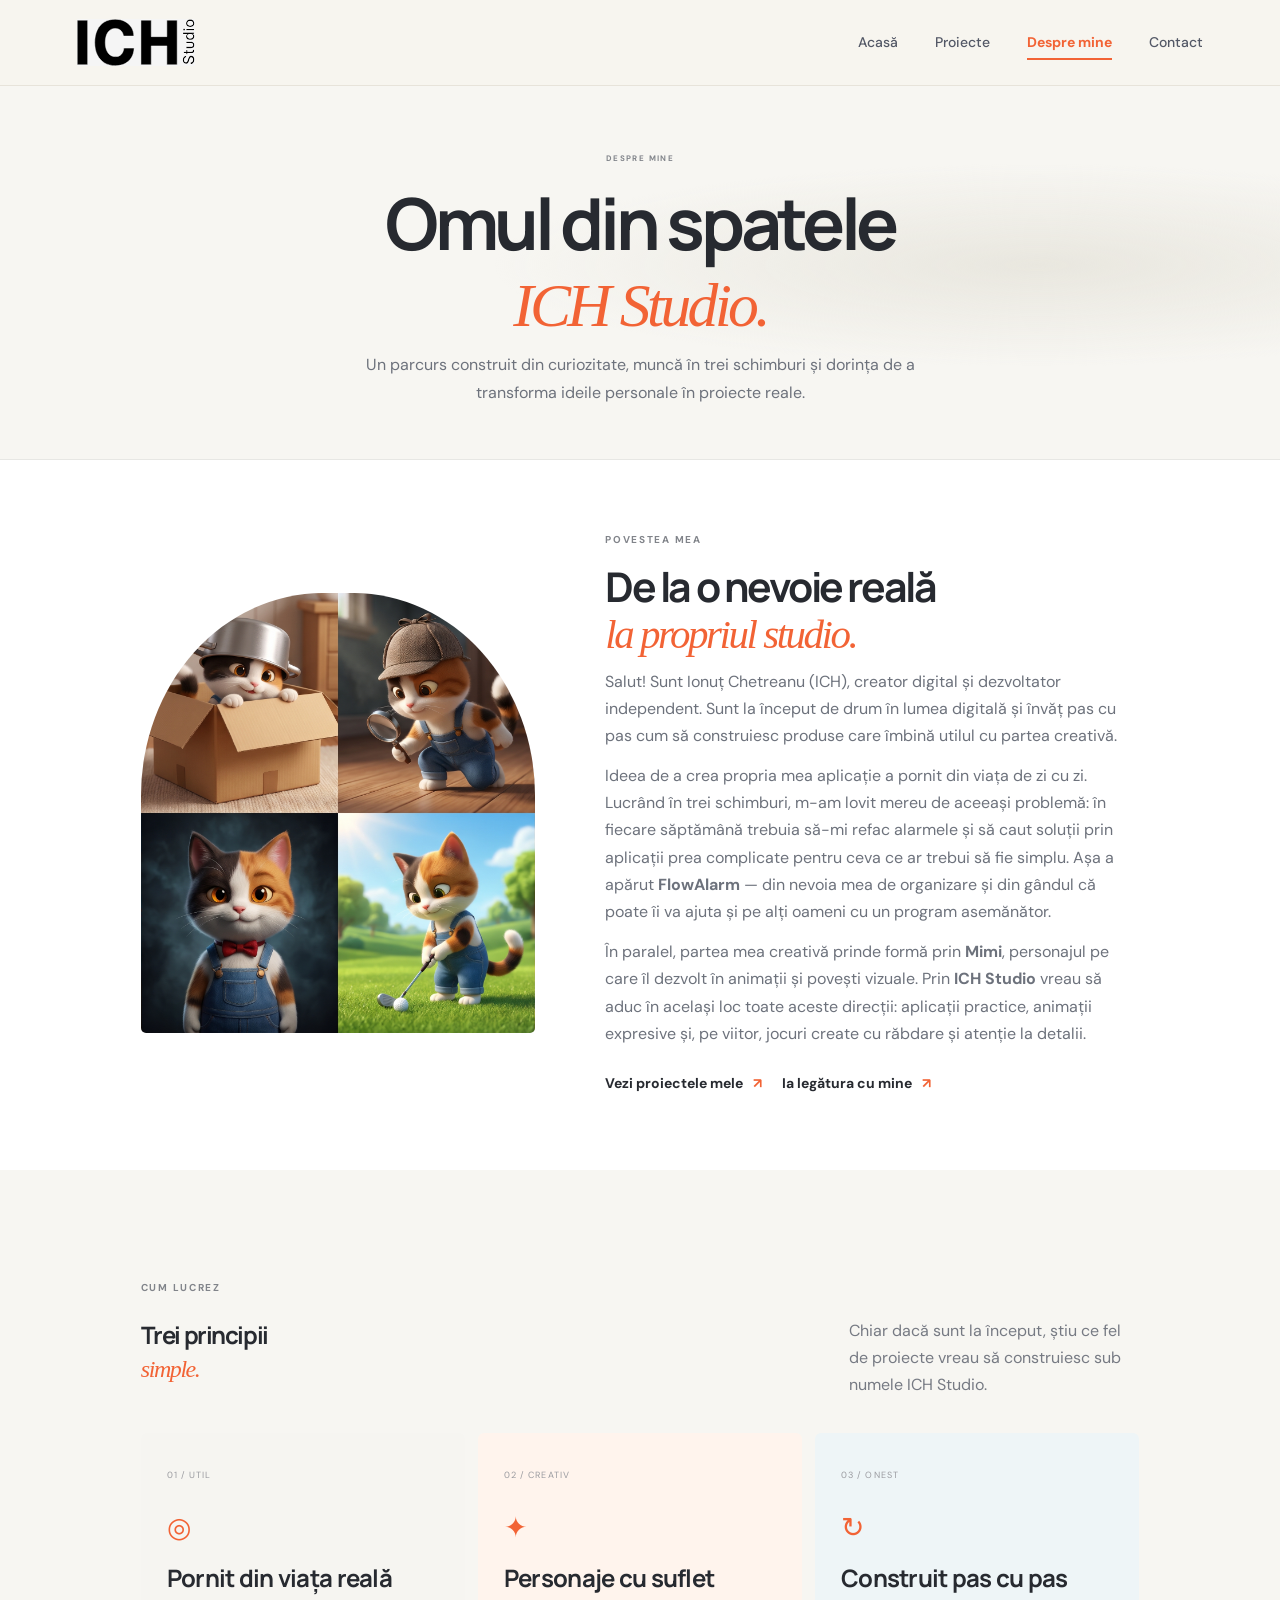
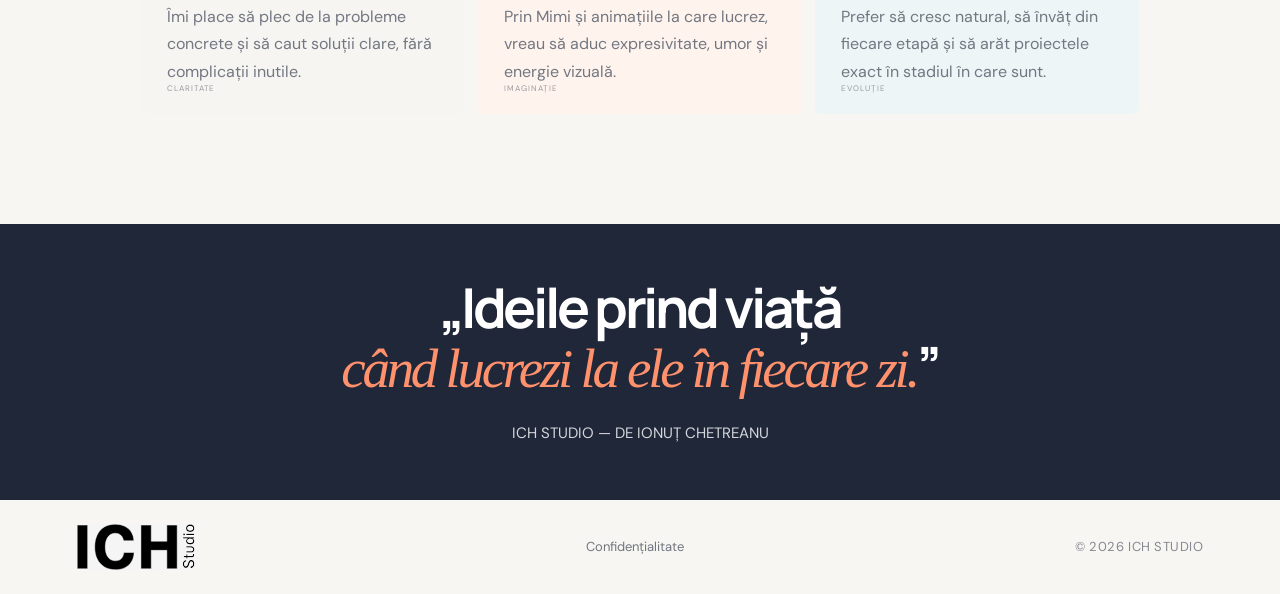
==== commit 153c3dd4: "Revise about.html with new content and layout Updated content and structure of the about page to ref" ====
--- a/about.html
+++ b/about.html
@@ -3,7 +3,7 @@
 <head>
     <meta charset="utf-8">
     <meta name="viewport" content="width=device-width, initial-scale=1">
-    <meta name="description" content="Povestea lui Ionuț Chetreanu și a ICH Studio.">
+    <meta name="description" content="Povestea lui Ionuț Chetreanu, creatorul independent din spatele ICH Studio, FlowAlarm și personajului Mimi.">
     <meta name="theme-color" content="#f7f5ef">
     <title>Despre mine — ICH Studio</title>
     
@@ -16,8 +16,7 @@
 
     <header class="site-header">
         <a class="brand" href="index.html">
-            <span class="brand-mark">I</span>
-            <span>ICH Studio</span>
+            <img class="ich-studio-logo" src="assets/ich-studio-logo.svg" alt="ICH Studio">
         </a>
         <nav aria-label="Navigare principală">
             <a href="index.html">Acasă</a>
@@ -29,41 +28,70 @@
 
     <main>
         <section class="page-hero about-hero">
-            <div class="section-kicker">POVESTEA MEA</div>
-            <h1>Sunt Ionuț.<br><em>Mimi m-a făcut să creez.</em></h1>
-            <p>Despre începuturi grele, idei care au prins viață și drumul pe care îl construiesc pas cu pas.</p>
+            <div class="section-kicker">DESPRE MINE</div>
+            <h1>Omul din spatele<br><em>ICH Studio.</em></h1>
+            <p>Un parcurs construit din curiozitate, muncă în trei schimburi și dorința de a transforma ideile personale în proiecte reale.</p>
         </section>
-        
+
         <section class="about-story section-pad">
             <div class="about-image">
-                <img src="assets/mimi-bg.jpg" alt="Mimi, personajul care a pornit imaginația creativă a lui Ionuț">
+                <img src="assets/mimi-bg.jpg" alt="Mimi, personaj creat de Ionuț Chetreanu pentru ICH Studio">
             </div>
             <div class="about-copy">
-                <div class="section-kicker">DE LA O IDEE, LA ICH STUDIO</div>
-                <h2>Un personaj.<br><em>O lume întreagă.</em></h2>
-                <p>Mimi a fost începutul. M-a făcut să creez și să-mi imaginez mult mai mult decât animații. De la ea au crescut idei de aplicații și jocuri, iar dorința de a le construi a devenit parte din drumul meu.</p>
-                <p>ICH vine de la numele meu: <strong>I</strong> de la Ionuț și <strong>CH</strong> de la Chetreanu. ICH Studio este locul meu pentru proiecte — ca să arăt ce am făcut, la ce lucrez și ce vreau să creez mai departe.</p>
-                <p>Am trecut printr-o perioadă grea și am făcut greșeli. Nu vreau să las acele momente să mă definească. Încerc să-mi asum ce s-a întâmplat și să mă reconstruiesc pas cu pas.</p>
-                <p>În perioada aceea, am început să vorbesc despre animații și pasiunile mele cu Gemini și ChatGPT. Aceste două instrumente m-au ajutat să-mi pun ideile în ordine și să le dau formă. Ideile și proiectele pe care le construiesc sunt ale mele, iar conversațiile m-au ajutat să continui.</p>
-                <p>FlowAlarm a pornit dintr-o problemă personală: să-mi organizez mai ușor alarmele când lucrez în trei schimburi. Mi-am dorit o soluție mai simplă și pentru alți oameni cu programe asemănătoare. Mai am și ideea unui joc puzzle cu suspans, inspirat de jocul Go — deocamdată, este la început.</p>
-                
+                <div class="section-kicker">POVESTEA MEA</div>
+                <h2>De la o nevoie reală<br><em>la propriul studio.</em></h2>
+                <p>Salut! Sunt Ionuț Chetreanu (ICH), creator digital și dezvoltator independent. Sunt la început de drum în lumea digitală și învăț pas cu pas cum să construiesc produse care îmbină utilul cu partea creativă.</p>
+                <p>Ideea de a crea propria mea aplicație a pornit din viața de zi cu zi. Lucrând în trei schimburi, m-am lovit mereu de aceeași problemă: în fiecare săptămână trebuia să-mi refac alarmele și să caut soluții prin aplicații prea complicate pentru ceva ce ar trebui să fie simplu. Așa a apărut <strong>FlowAlarm</strong> — din nevoia mea de organizare și din gândul că poate îi va ajuta și pe alți oameni cu un program asemănător.</p>
+                <p>În paralel, partea mea creativă prinde formă prin <strong>Mimi</strong>, personajul pe care îl dezvolt în animații și povești vizuale. Prin <strong>ICH Studio</strong> vreau să aduc în același loc toate aceste direcții: aplicații practice, animații expresive și, pe viitor, jocuri create cu răbdare și atenție la detalii.</p>
                 <div class="about-links">
-                    <a class="text-link" href="projects.html">Vezi proiectele <span>↗</span></a>
-                    <a class="text-link" href="flowalarm.html">Povestea FlowAlarm <span>↗</span></a>
+                    <a class="text-link" href="projects.html">Vezi proiectele mele <span>↗</span></a>
+                    <a class="text-link" href="contact.html">Ia legătura cu mine <span>↗</span></a>
                 </div>
             </div>
         </section>
-        
+
+        <section class="creator-values section-pad">
+            <div class="features-heading">
+                <div>
+                    <div class="section-kicker">CUM LUCREZ</div>
+                    <h2>Trei principii<br><em>simple.</em></h2>
+                </div>
+                <p>Chiar dacă sunt la început, știu ce fel de proiecte vreau să construiesc sub numele ICH Studio.</p>
+            </div>
+            <div class="feature-grid">
+                <article class="feature-card">
+                    <span class="feature-number">01 / UTIL</span>
+                    <span class="feature-icon">◎</span>
+                    <h3>Pornit din viața reală</h3>
+                    <p>Îmi place să plec de la probleme concrete și să caut soluții clare, fără complicații inutile.</p>
+                    <span class="feature-tag">CLARITATE</span>
+                </article>
+                <article class="feature-card feature-warm">
+                    <span class="feature-number">02 / CREATIV</span>
+                    <span class="feature-icon">✦</span>
+                    <h3>Personaje cu suflet</h3>
+                    <p>Prin Mimi și animațiile la care lucrez, vreau să aduc expresivitate, umor și energie vizuală.</p>
+                    <span class="feature-tag">IMAGINAȚIE</span>
+                </article>
+                <article class="feature-card feature-blue">
+                    <span class="feature-number">03 / ONEST</span>
+                    <span class="feature-icon">↻</span>
+                    <h3>Construit pas cu pas</h3>
+                    <p>Prefer să cresc natural, să învăț din fiecare etapă și să arăt proiectele exact în stadiul în care sunt.</p>
+                    <span class="feature-tag">EVOLUȚIE</span>
+                </article>
+            </div>
+        </section>
+
         <section class="home-quote about-quote">
-            <p>Greșelile nu sunt<br><em>ultimul capitol.</em></p>
-            <span>Pas cu pas, putem să ne îndreptăm și să construim din nou.</span>
+            <p>„Ideile prind viață<br><em>când lucrezi la ele în fiecare zi.</em>”</p>
+            <span>ICH STUDIO — DE IONUȚ CHETREANU</span>
         </section>
     </main>
-    
+
     <footer class="site-footer">
         <a class="brand" href="index.html">
-            <span class="brand-mark">I</span>
-            <span>ICH Studio</span>
+            <img class="ich-studio-logo" src="assets/ich-studio-logo.svg" alt="ICH Studio">
         </a>
         <a href="privacy.html">Confidențialitate</a>
         <span>© 2026 ICH STUDIO</span>
--- a/style.css
+++ b/style.css
@@ -1,492 +1,4635 @@
-:root{--ink:#171d2d;--muted:#737984;--paper:#f7f6f2;--white:#fff;--orange:#f26335;--blue:#168ec6;--green:#28af84;--line:#e6e4de;--serif:Georgia,'Times New Roman',serif;--sans:'DM Sans',Arial,sans-serif;--display:'Manrope','DM Sans',sans-serif}*{box-sizing:border-box}html{scroll-behavior:smooth}body{margin:0;background:var(--paper);color:var(--ink);font-family:var(--sans);-webkit-font-smoothing:antialiased}a{color:inherit;text-decoration:none}.site-header{height:86px;padding:0 6vw;display:flex;align-items:center;justify-content:space-between;border-bottom:1px solid rgba(23,29,45,.08);background:rgba(247,246,242,.94);position:relative;z-index:5}.brand{display:flex;align-items:center;gap:11px;font:800 17px var(--display);letter-spacing:-.7px}.brand-mark{width:33px;height:33px;border-radius:11px;background:var(--ink);color:white;display:grid;place-items:center;font:800 18px var(--display)}.brand small{font-size:10px;letter-spacing:.08em;text-transform:uppercase;color:var(--orange);margin-left:4px}.site-header nav{display:flex;gap:37px;color:#535866;font-size:13px}.site-header nav a:hover,.text-link:hover{color:var(--orange)}.header-cta{font-size:12px;font-weight:700;border:1px solid #d8d5cd;padding:12px 17px;border-radius:30px}.header-cta span{color:var(--orange);margin-left:10px}.hero{min-height:700px;padding:92px 9vw 30px;position:relative;display:grid;grid-template-columns:1fr 1fr;align-items:center;gap:5vw;overflow:hidden;background:radial-gradient(ellipse at 77% 42%,#e5e6e2 0,transparent 39%),var(--paper)}.hero-copy{position:relative;z-index:2;max-width:610px;padding-bottom:35px}.eyebrow,.section-kicker{font-size:10px;letter-spacing:.17em;font-weight:700;text-transform:uppercase;color:#81848a}.eyebrow{display:flex;align-items:center;gap:10px;margin:0 0 26px}.eyebrow span{width:7px;height:7px;background:var(--orange);border-radius:50%;box-shadow:0 0 0 5px rgba(242,99,53,.12)}h1,h2,h3,p{margin-top:0}h1,h2{font-family:var(--display);letter-spacing:-.06em}h1{font-size:clamp(54px,6vw,86px);line-height:.99;margin:0 0 25px;font-weight:700}h1 em,h2 em{font-family:var(--serif);font-weight:400;color:var(--orange);letter-spacing:-.06em}.hero-lead{font-size:16px;line-height:1.75;color:#626774;max-width:490px;margin:0 0 27px}.hero-actions{display:flex;align-items:center;gap:26px}.button{display:inline-flex;align-items:center;gap:24px;padding:16px 20px;border-radius:30px;font-size:12px;font-weight:700}.button span{font-size:17px}.button-dark{background:var(--ink);color:white;box-shadow:0 8px 20px rgba(23,29,45,.13)}.button-dark:hover{background:var(--orange);transform:translateY(-2px)}.text-link{font-size:12px;font-weight:700}.text-link span{color:var(--orange);padding-left:7px}.hero-note{display:flex;align-items:center;gap:12px;margin-top:44px;color:#81848a;font-size:11px;line-height:1.6}.hero-note strong{color:var(--ink);font-size:12px}.note-icon{color:var(--orange);font-size:22px}.hero-art{position:relative;max-width:560px;width:100%;justify-self:center;transform:rotate(1.2deg)}.art-frame{height:420px;border-radius:48% 48% 34px 34px;overflow:hidden;background:#ddd4c6;box-shadow:0 25px 80px rgba(54,48,39,.14);position:relative}.art-frame:after{content:"";position:absolute;inset:45% 0 0;background:linear-gradient(transparent,rgba(24,27,35,.18));pointer-events:none}.art-frame img{width:100%;height:100%;object-fit:cover;object-position:center}.art-caption{position:absolute;z-index:2;bottom:23px;left:24px;right:24px;display:flex;align-items:center;gap:12px;color:white}.art-caption>span:nth-child(2){display:flex;flex-direction:column;gap:3px}.caption-dot{width:9px;height:9px;border-radius:50%;background:#ffbb4b;box-shadow:0 0 0 5px rgba(255,187,75,.2)}.art-caption strong{font:700 13px var(--display)}.art-caption small{font-size:10px;opacity:.8}.caption-spark{margin-left:auto;font-size:25px;color:#ffc15a}.art-orbit{position:absolute;border:1px solid rgba(242,99,53,.48);border-radius:50%;width:76px;height:76px;right:-14px;top:45px}.orbit-two{width:13px;height:13px;background:var(--orange);border:0;right:51px;top:2px}.hero-foot{position:absolute;bottom:23px;left:9vw;right:9vw;display:flex;justify-content:space-between;font-size:9px;letter-spacing:.14em;color:#96979a}.section-pad{padding:110px 11vw}.origin{background:white}.origin-grid{display:grid;grid-template-columns:.9fr 1.1fr;gap:9vw;margin-top:37px;align-items:start}.origin h2,.features h2,.screens h2,.creator h2{font-size:clamp(42px,5vw,66px);line-height:1.06;margin:0}.origin-text{max-width:520px;padding-top:4px}.large-copy{font:italic 23px/1.45 var(--serif);color:var(--orange);margin:0 0 23px}.origin-text>p:not(.large-copy),.creator-copy>p{font-size:14px;line-height:1.85;color:#6d727c;margin-bottom:16px}.signature{margin-top:27px;font:600 13px var(--display)}.signature span{color:#92949a;font:400 11px var(--sans)}.principle{background:#f0eee8}.principle-top{display:flex;justify-content:space-between;align-items:flex-start}.principle-top>p{font:italic 18px/1.5 var(--serif);color:#777b81;margin:0}.principle-card{margin-top:36px;background:#202738;color:white;border-radius:8px;padding:65px 7%;display:grid;grid-template-columns:1.2fr .8fr;gap:8%;position:relative;overflow:hidden}.principle-card:after{content:"";position:absolute;width:430px;height:430px;border:1px solid rgba(255,255,255,.09);border-radius:50%;right:-140px;bottom:-260px;box-shadow:0 0 0 30px rgba(255,255,255,.02),0 0 0 60px rgba(255,255,255,.02)}.principle-quote{font:700 clamp(48px,6.7vw,88px)/.98 var(--display);letter-spacing:-.075em}.principle-quote>span{color:var(--orange)}.principle-quote em{font:italic 400 .57em/1.2 var(--serif);letter-spacing:-.04em;color:#ff9875}.principle-side{position:relative;z-index:1;align-self:center}.flow-symbol{font:400 40px var(--serif);color:#ff916d}.principle-side>p{font-size:13px;line-height:1.8;color:#c4c8d0;margin:5px 0 25px}.rule-line{padding:12px 0;border-top:1px solid rgba(255,255,255,.13);font-size:11px;color:#f1f1f3}.rule-line span{color:#ff9875;margin-right:14px;font-size:9px}.rule-line i{float:right;color:#ff9875;font-style:normal}.features{background:#fff}.features-heading,.screens-heading{display:flex;justify-content:space-between;align-items:flex-end;gap:50px}.features-heading h2,.screens-heading h2{margin-top:23px}.features-heading>p,.screens-heading>p{max-width:290px;font-size:13px;line-height:1.8;color:#767a83;margin-bottom:5px}.feature-grid{display:grid;grid-template-columns:repeat(3,1fr);gap:13px;margin-top:50px}.feature-card{min-height:270px;background:#f6f5f1;padding:29px 26px;border-radius:6px;position:relative}.feature-warm{background:#fff4ed}.feature-blue{background:#eef5f7}.feature-number{font-size:9px;letter-spacing:.12em;color:#9a9ba0}.feature-icon{display:block;font-size:28px;color:var(--orange);margin:26px 0 18px}.feature-card h3{font:700 17px var(--display);letter-spacing:-.03em;margin:0 0 10px}.feature-card p{font-size:12px;line-height:1.75;color:#737782;max-width:290px;margin:0}.feature-tag{position:absolute;bottom:21px;left:26px;font-size:8px;letter-spacing:.12em;color:#9a9ba0}.screens{background:#f7f6f2}.screens-grid{display:grid;grid-template-columns:1.16fr .84fr;grid-template-rows:1fr 1fr;gap:18px;margin-top:48px;align-items:stretch}.screen{margin:0;background:white;padding:11px;border-radius:6px;box-shadow:0 8px 28px rgba(25,30,40,.06)}.screen-main{grid-row:span 2}.screen-image{height:100%;min-height:190px;overflow:hidden;background:#eef0f5;border-radius:3px;display:flex;justify-content:center;align-items:center}.screen-main .screen-image{height:462px}.screen-image img{height:100%;width:100%;object-fit:cover;object-position:top center;transition:transform .5s}.screen:hover img{transform:scale(1.025)}.screen-main .screen-image img{object-position:top center}.screen-secondary .screen-image{height:207px}.screen-secondary:nth-of-type(3) .screen-image img{object-position:center 25%}.screen figcaption{display:grid;grid-template-columns:25px 1fr;column-gap:8px;padding:14px 5px 5px;align-items:center}.screen figcaption>span{grid-row:span 2;color:var(--orange);font-size:9px}.screen figcaption strong{font:700 12px var(--display)}.screen figcaption small{font-size:10px;color:#92949a;margin-top:3px}.creator{background:white;display:grid;grid-template-columns:.45fr 1.1fr .7fr;gap:7%;align-items:center}.creator-stamp{width:125px;height:125px;border-radius:50%;display:flex;flex-direction:column;align-items:center;justify-content:center;background:var(--orange);color:white;font:800 34px var(--display);letter-spacing:-.08em;transform:rotate(-9deg);box-shadow:0 12px 25px rgba(242,99,53,.2)}.creator-stamp span{font:700 8px var(--sans);letter-spacing:.2em;margin-top:3px}.creator-copy h2{margin:19px 0 19px}.creator-copy .text-link{display:inline-block;margin-top:6px}.creator-aside{border-left:1px solid var(--line);padding:20px 0 20px 30px}.aside-mark{font:60px/1 var(--serif);color:var(--orange)}.creator-aside p{font:italic 19px/1.4 var(--serif);color:#525762;margin:0 0 20px}.creator-aside>span:last-child{font-size:8px;letter-spacing:.17em;color:#999ba0}.closing{background:#202738;color:white;padding:93px 12vw;text-align:center;position:relative;overflow:hidden}.closing .section-kicker{color:#a9afba}.closing h2{font-size:clamp(48px,7vw,86px);line-height:1.02;margin:25px 0 30px;position:relative;z-index:1}.closing h2 em{color:#ff916d}.button-light{background:white;color:var(--ink);position:relative;z-index:1}.button-light:hover{background:#ffe1d4}.closing-orbit{position:absolute;border:1px solid rgba(255,255,255,.1);width:470px;height:470px;border-radius:50%;left:calc(50% - 235px);top:35%;box-shadow:0 0 0 38px rgba(255,255,255,.018),0 0 0 76px rgba(255,255,255,.018)}.site-footer{padding:24px 6vw;display:flex;align-items:center;justify-content:space-between;background:#f7f6f2}.site-footer>span{font-size:9px;letter-spacing:.04em;color:#858890}.site-footer .brand{font-size:14px}.site-footer .brand-mark{width:28px;height:28px;font-size:15px}
-@media(max-width:900px){.site-header{padding:0 5vw}.site-header nav{gap:18px}.header-cta{padding:10px 12px}.hero{padding:78px 7vw 55px;gap:3vw;min-height:640px}.art-frame{height:360px}.section-pad{padding:85px 8vw}.origin-grid{gap:6vw}.creator{grid-template-columns:.35fr 1.3fr}.creator-aside{display:none}}
-@media(max-width:650px){.site-header{height:67px;padding:0 20px}.brand{font-size:15px}.brand-mark{width:30px;height:30px}.site-header nav{display:none}.header-cta{font-size:10px;padding:10px 12px}.hero{display:flex;flex-direction:column;align-items:stretch;padding:64px 23px 56px;gap:32px}.hero-copy{padding:0}.eyebrow{font-size:8px;margin-bottom:20px}h1{font-size:57px}.hero-lead{font-size:14px;line-height:1.7}.hero-actions{gap:17px;flex-wrap:wrap}.button{padding:14px 16px;font-size:11px}.text-link{font-size:11px}.hero-note{margin-top:27px}.hero-art{width:88%;align-self:flex-end;margin-right:9px}.art-frame{height:280px;border-radius:48% 48% 24px 24px}.art-orbit{right:-23px}.hero-foot{left:23px;right:23px;bottom:17px;font-size:7px}.section-pad{padding:72px 23px}.origin-grid{grid-template-columns:1fr;gap:27px;margin-top:27px}.origin h2,.features h2,.screens h2,.creator h2{font-size:47px}.large-copy{font-size:21px}.origin-text>p:not(.large-copy),.creator-copy>p{font-size:13px}.principle-top{display:block}.principle-top>p{margin-top:19px;font-size:16px}.principle-card{margin-top:25px;padding:38px 24px;grid-template-columns:1fr;gap:28px}.principle-quote{font-size:59px}.principle-side>p{font-size:12px}.features-heading,.screens-heading{display:block}.features-heading>p,.screens-heading>p{margin-top:19px}.feature-grid{grid-template-columns:1fr;gap:10px;margin-top:30px}.feature-card{min-height:245px}.screens-grid{grid-template-columns:1fr;grid-template-rows:auto;gap:12px;margin-top:30px}.screen-main{grid-row:auto}.screen-main .screen-image{height:420px}.screen-secondary .screen-image{height:320px}.creator{grid-template-columns:1fr;gap:25px}.creator-stamp{width:84px;height:84px;font-size:25px}.creator-stamp span{font-size:6px}.creator-copy h2{margin:18px 0}.closing{padding:75px 22px}.closing h2{font-size:58px}.site-footer{padding:22px;gap:13px;flex-wrap:wrap}.site-footer>span{font-size:8px}.site-footer>span:last-child{width:100%;text-align:right}}
-@media(prefers-reduced-motion:reduce){html{scroll-behavior:auto}*,*:before,*:after{transition:none!important}}
-
-/* Multi-page navigation and page layouts */
-.site-header nav a.active{color:var(--orange);font-weight:700}
-.home-intro{background:#fff}.home-intro-grid{display:grid;grid-template-columns:.8fr 1.2fr;gap:8vw;margin-top:28px}.home-intro-grid h2,.privacy-copy h2{font:700 clamp(42px,5vw,64px)/1.05 var(--display);letter-spacing:-.06em;margin:0}.home-intro-grid h2 em,.privacy-copy h2 em{font:italic 400 1em var(--serif);color:var(--orange)}.home-intro-grid>div>p{font-size:14px;line-height:1.8;color:#6d727c;max-width:580px;margin:0 0 26px}.page-links{border-top:1px solid var(--line)}.page-links a{display:grid;grid-template-columns:34px 1fr 20px;grid-template-rows:auto auto;column-gap:10px;padding:16px 4px;border-bottom:1px solid var(--line);align-items:center}.page-links a>span{grid-row:span 2;color:var(--orange);font-size:9px}.page-links a strong{font:700 13px var(--display)}.page-links a small{font-size:10px;color:#858992;margin-top:4px}.page-links a b{grid-column:3;grid-row:span 2;color:var(--orange);font-weight:400}.page-links a:hover strong{color:var(--orange)}.home-quote{background:#202738;color:#fff;padding:65px 20px;text-align:center}.home-quote p{font:700 clamp(32px,5vw,55px)/1.05 var(--display);letter-spacing:-.06em;margin:0 0 21px}.home-quote em{font:italic 400 1em var(--serif);color:#ff916d}.home-quote .text-link{color:white}.page-hero{padding:98px 12vw 75px;background:radial-gradient(ellipse at 81% 48%,#e9e7df,transparent 37%),var(--paper);border-bottom:1px solid rgba(23,29,45,.07)}.page-hero h1{font-size:clamp(58px,7vw,92px);margin:27px 0 17px}.page-hero>p{font-size:16px;line-height:1.75;color:#6d727c;max-width:560px;margin:0}.page-hero-note{margin-top:28px;font-size:9px;letter-spacing:.16em;font-weight:700;color:#757984}.page-hero-note span{color:var(--orange);padding:0 13px}.project-list{background:#fff}.project-row{position:relative;display:grid;grid-template-columns:1fr 1fr;gap:8%;align-items:center;padding:16px 0 54px;border-bottom:1px solid var(--line);margin-bottom:42px}.project-row:last-child{margin-bottom:0}.project-row-image{height:390px;background:#f1f0eb;overflow:hidden;border-radius:5px}.project-row-image img{width:100%;height:100%;object-fit:cover;object-position:top center}.mimi-project-image img{object-position:center}.project-meta{font-size:9px;letter-spacing:.14em;color:#91949b;font-weight:700}.project-row-copy h2{font:700 clamp(42px,5vw,64px)/1 var(--display);letter-spacing:-.06em;margin:19px 0}.project-row-copy h2 em{font:italic 400 1em var(--serif);color:var(--orange)}.project-row-copy p{font-size:13px;line-height:1.8;color:#737782;max-width:420px;margin-bottom:22px}.project-row-copy .text-link b{font-weight:400;color:var(--orange);margin-left:7px}.project-index{position:absolute;right:0;bottom:18px;font:italic 19px var(--serif);color:#aaa}.project-note{font-size:10px;color:#92949a}.project-row-mimi{grid-template-columns:1fr 1fr}.about-story{display:grid;grid-template-columns:.85fr 1.15fr;gap:9%;align-items:center;background:#fff}.about-image{height:410px;overflow:hidden;border-radius:46% 46% 5px 5px;background:#eee}.about-image img{width:100%;height:100%;object-fit:cover}.about-copy h2{font:700 clamp(42px,5vw,62px)/1.05 var(--display);letter-spacing:-.06em;margin:20px 0}.about-copy h2 em{font:italic 400 1em var(--serif);color:var(--orange)}.about-copy p{font-size:13px;line-height:1.85;color:#6d727c}.about-copy .text-link{display:inline-block;margin-top:8px}.creator-values{background:#f7f6f2}.creator-values .feature-grid{margin-top:30px}.contact-panel{background:#fff}.contact-card{max-width:760px;margin:auto;background:#f7f6f2;padding:44px;display:grid;grid-template-columns:70px 1fr;gap:20px;border-radius:6px}.contact-icon{width:48px;height:48px;display:grid;place-items:center;border-radius:50%;background:#ffe7dc;color:var(--orange);font-size:23px}.contact-card h2{font:700 30px/1.15 var(--display);letter-spacing:-.04em;margin:19px 0}.contact-card h2 em{font:italic 400 .8em var(--serif);color:var(--orange)}.contact-card p,.privacy-copy p{font-size:13px;line-height:1.85;color:#737782;max-width:540px}.privacy-copy{background:#fff;min-height:45vh}.privacy-copy h2{margin:24px 0}.privacy-copy p{max-width:700px}.site-footer>a:not(.brand){color:#70757f}.site-footer>a:not(.brand):hover{color:var(--orange)}
-@media(max-width:650px){.site-header{height:auto;min-height:67px;padding:11px 18px;display:grid;grid-template-columns:1fr auto;gap:10px}.site-header nav{grid-column:1/-1;grid-row:2;display:flex;gap:21px;overflow-x:auto;white-space:nowrap;padding:9px 0 3px;scrollbar-width:none}.site-header nav::-webkit-scrollbar{display:none}.site-header nav a{font-size:13px}.header-cta{font-size:9px}.page-hero{padding:69px 23px 53px}.page-hero h1{font-size:58px}.page-hero>p{font-size:14px}.home-intro-grid{grid-template-columns:1fr;gap:26px;margin-top:26px}.home-intro-grid h2,.privacy-copy h2{font-size:46px}.home-quote{padding:53px 18px}.project-row,.project-row-mimi{grid-template-columns:1fr;gap:24px;padding-bottom:45px;margin-bottom:28px}.project-row-image{height:300px}.project-row-copy h2{font-size:48px}.about-story{grid-template-columns:1fr;gap:27px}.about-image{height:300px;width:82%;margin:auto}.about-copy h2{font-size:46px}.contact-card{padding:25px 20px;grid-template-columns:42px 1fr;gap:12px}.contact-icon{width:38px;height:38px;font-size:18px}.contact-card h2{font-size:24px}.site-footer{align-items:center}.site-footer>a:not(.brand){font-size:9px}}
-
-
-/* ICH Studio home hero: Mimi gallery, creator name, concise updates */
-.home-page{background:#050505;color:#f7f7f7}.home-page .site-header{height:80px;background:#050505;color:#f8f8f8;border-color:#262626;padding:0 4.2vw}.home-page .brand{color:#fff}.home-page .brand-mark{background:#fff;color:#080808;border-radius:2px}.home-page .site-header nav{gap:36px;color:#b9bbc0;letter-spacing:.12em}.home-page .site-header nav a.active{color:#fff}.home-page .site-header nav a.active:after{content:"";display:block;height:2px;background:#c5d843;margin-top:7px}.home-page .header-cta{border-radius:3px;color:#ddd;border-color:#3a3a3a;text-transform:uppercase;font-size:10px;letter-spacing:.12em}.home-page .header-cta span{color:#c5d843}
-.home-page .home-hero{height:calc(100svh - 80px);min-height:690px;padding:0;display:block;position:relative;isolation:isolate;background:#050505;overflow:hidden}.home-page .hero-art{position:absolute;inset:36px 4.2vw 24px;max-width:none;width:auto;transform:none;z-index:-2}.home-page .art-frame{height:100%;border-radius:0;box-shadow:none;background:#070707}.home-page .art-frame:after{inset:0;background:rgba(0,0,0,.51)}.home-page .art-frame img{object-fit:cover;object-position:center}.home-page .hero-shade{position:absolute;inset:36px 4.2vw 24px;background:linear-gradient(90deg,rgba(0,0,0,.13),rgba(0,0,0,.15)),linear-gradient(0deg,rgba(0,0,0,.15),transparent 55%);z-index:-1;pointer-events:none}.home-page .hero-copy{position:absolute;left:50%;top:47%;transform:translate(-50%,-50%);max-width:95%;padding:0;text-align:center;z-index:1}.home-page .hero-copy .eyebrow{display:none}.home-page .hero-copy h1{color:#fff;font-size:clamp(54px,7.1vw,112px);white-space:nowrap;line-height:1;margin:0;letter-spacing:-.07em;text-shadow:0 3px 28px rgba(0,0,0,.2)}.hero-intro-card{position:absolute;left:5.5vw;bottom:43px;width:min(440px,34vw);padding:17px 20px;background:rgba(0,0,0,.82);border:1px solid rgba(255,255,255,.08);border-radius:4px;z-index:2}.hero-intro-card p{font-size:13px;line-height:1.65;color:#f0f0f0;margin:0 0 8px}.hero-intro-card>a{font-size:10px;color:#c5d843;text-transform:uppercase;letter-spacing:.1em;font-weight:700}.hero-intro-card>a span{padding-left:7px}.news-panel{position:absolute;right:5.5vw;bottom:43px;width:min(320px,29vw);padding:17px 18px;background:rgba(0,0,0,.84);border:1px solid rgba(255,255,255,.18);border-radius:4px;z-index:2;color:white;backdrop-filter:blur(8px)}.news-heading{display:flex;align-items:center;justify-content:space-between;padding-bottom:12px;border-bottom:1px solid rgba(255,255,255,.16)}.news-heading>span{font:700 11px var(--display);letter-spacing:.15em}.news-heading small{font-size:8px;letter-spacing:.12em;color:#aaa}.news-item{padding:13px 0 11px;border-bottom:1px solid rgba(255,255,255,.12)}.news-label{font-size:8px;color:#c5d843;letter-spacing:.12em;font-weight:700}.news-label i{display:inline-block;width:5px;height:5px;margin:0 5px 1px 0;border-radius:50%;background:#c5d843}.news-item h2{font:700 14px var(--display);letter-spacing:-.02em;margin:6px 0 4px}.news-item p{font-size:10px;line-height:1.55;color:#c3c3c3;margin:0}.news-link{display:inline-block;margin-top:12px;font-size:9px;text-transform:uppercase;letter-spacing:.1em;color:#fff}.news-link span{color:#c5d843;padding-left:7px}.home-page .hero-foot{left:4.2vw;right:4.2vw;bottom:10px;color:#999;font-size:8px;z-index:2}.home-page .home-intro{color:var(--ink)}
-@media(max-width:900px){.home-page .site-header{padding:0 22px}.home-page .site-header nav{gap:19px}.home-page .home-hero{min-height:640px}.home-page .hero-art,.home-page .hero-shade{inset:24px 22px 24px}.hero-intro-card{left:4vw;width:min(390px,39vw)}.news-panel{right:4vw;width:min(300px,34vw)}}
-@media(max-width:650px){.home-page .site-header{height:auto;min-height:67px;padding:10px 17px}.home-page .brand{font-size:14px}.home-page .brand-mark{width:28px;height:28px}.home-page .site-header nav{display:flex;grid-column:1/-1;grid-row:2;gap:22px;overflow-x:auto;white-space:nowrap;padding:6px 0 2px;scrollbar-width:none}.home-page .site-header nav::-webkit-scrollbar{display:none}.home-page .site-header nav a{font-size:13px}.home-page .site-header nav a.active:after{margin-top:4px}.home-page .header-cta{font-size:8px;padding:9px}.home-page .home-hero{height:auto;min-height:0;padding:0 0 20px;display:flex;flex-direction:column;overflow:hidden}.home-page .hero-art{inset:8px 8px auto;height:235px;width:auto;position:absolute;max-width:none;z-index:0}.home-page .hero-shade{inset:8px 8px auto;height:235px;background:rgba(0,0,0,.38);z-index:0}.home-page .art-frame{height:100%;}.home-page .art-frame img{object-fit:cover;object-position:center}.home-page .hero-copy{position:absolute;left:50%;top:113px;transform:translate(-50%,-50%);max-width:95%;width:100%;z-index:1}.home-page .hero-copy h1{font-size:clamp(38px,10vw,56px);white-space:normal;line-height:1.02}.hero-intro-card{position:relative;left:auto;bottom:auto;width:auto;margin:265px 15px 13px;padding:14px 15px}.hero-intro-card p{font-size:12px}.news-panel{position:relative;left:auto;right:auto;bottom:auto;width:auto;margin:0 15px 32px;padding:15px}.news-item{padding:10px 0}.news-item h2{font-size:13px}.home-page .hero-foot{position:relative;left:auto;right:auto;bottom:auto;margin:0 16px;display:flex;gap:12px;line-height:1.4;font-size:7px}.home-page .hero-foot span:last-child{text-align:right}.home-page .home-intro{padding:55px 22px}}
-
-
-/* Light home palette and translucent hero panels */
-.home-page{--ink:#272a30;--paper:#f7f5ef;background:#f7f5ef;color:#272a30}
-.home-page .site-header{background:#f7f5ef;color:#272a30;border-color:#e7e3da}
-.home-page .brand{color:#272a30}
-.home-page .brand-mark{background:#272a30;color:#fff}
-.home-page .site-header nav{color:#60636b}
-.home-page .site-header nav a.active{color:#272a30}
-.home-page .site-header nav a.active:after{background:#e88953}
-.home-page .home-hero{background:#ebe8df}
-.home-page .art-frame:after{background:rgba(255,252,244,.13)}
-.home-page .hero-shade{background:linear-gradient(90deg,rgba(255,252,244,.12),rgba(255,252,244,.16)),linear-gradient(0deg,rgba(255,252,244,.16),transparent 58%)}
-.home-page .hero-copy h1{color:#25272c;text-shadow:0 2px 18px rgba(255,255,255,.28)}
-.hero-intro-card,.news-panel{background:rgba(255,255,255,.24);border:1px solid rgba(255,255,255,.58);backdrop-filter:blur(3px);-webkit-backdrop-filter:blur(3px);box-shadow:0 10px 35px rgba(42,37,30,.08);color:#292b31}
-.hero-intro-card p,.news-item p{color:#3e4148}
-.hero-intro-card>a,.news-label,.news-link span{color:#b85e35}
-.news-heading{border-color:rgba(47,46,43,.18)}
-.news-heading>span,.news-item h2,.news-link{color:#25272c}
-.news-heading small{color:#686a70}
-.news-item{border-color:rgba(47,46,43,.15)}
-.news-label i{background:#d98149}
-.home-page .hero-foot{color:#55575e}
-.home-page .home-intro{background:#fff}
-@media(max-width:650px){.home-page .site-header{background:#f7f5ef}.home-page .hero-copy h1{color:#25272c}.hero-intro-card,.news-panel{background:rgba(255,255,255,.33);backdrop-filter:blur(2px);-webkit-backdrop-filter:blur(2px)}}
-
-
-.home-page .hero-copy h1{color:var(--orange);}
-
-
-/* Keep the home page link rows aligned: number, title, description, arrow */
-.page-links a{grid-template-columns:34px minmax(130px,.7fr) minmax(220px,1fr) 20px;grid-template-rows:1fr;column-gap:12px;align-items:center}
-.page-links a>span{grid-column:1;grid-row:1}
-.page-links a strong{grid-column:2;grid-row:1}
-.page-links a small{grid-column:3;grid-row:1;margin-top:0}
-.page-links a b{grid-column:4;grid-row:1;justify-self:end}
-@media(max-width:650px){.page-links a{grid-template-columns:25px minmax(92px,.65fr) minmax(0,1fr) 16px;column-gap:8px}.page-links a small{line-height:1.45}.page-links a strong{font-size:12px}.page-links a>span{font-size:8px}.page-links a b{font-size:12px}}
-
-
-/* Project gallery */
-.projects-page{background:#f7f5ef;color:#272a30}
-.projects-page .site-header{background:#f7f5ef;border-color:#e7e3da}
-.projects-page .brand-mark{background:#272a30}
-.projects-page .site-header nav a.active{color:#272a30}
-.projects-page .site-header nav a.active:after{content:"";display:block;height:2px;background:#e88953;margin-top:7px}
-.projects-hero{padding-top:84px;padding-bottom:67px}
-.projects-hero h1 em{font-size:.86em}
-.projects-gallery{display:grid;grid-template-columns:repeat(2,minmax(0,1fr));gap:24px;max-width:1440px;margin:0 auto;padding:54px 8vw 40px}
-.work-card{background:#fff;border:1px solid #ece9e2;border-radius:7px;overflow:hidden;box-shadow:0 12px 30px rgba(36,34,28,.045)}
-.work-visual{height:330px;position:relative;display:flex;justify-content:center;align-items:center;overflow:hidden;background:#eeeff1}
-.work-visual-app{background:radial-gradient(ellipse at 50% 45%,#dfe8ed 0,#f3f0e9 68%)}
-.work-visual img{display:block;width:100%;height:100%;object-fit:contain;padding:15px;transition:transform .35s}
-.work-visual-mimi{background:#e8dfd3}
-.work-visual-mimi img{object-fit:cover;padding:0}
-.work-card:hover .work-visual img{transform:scale(1.025)}
-.work-open{position:absolute;left:16px;bottom:15px;background:rgba(255,255,255,.88);border:1px solid rgba(255,255,255,.85);border-radius:3px;padding:9px 11px;font-size:8px;font-weight:700;letter-spacing:.1em;color:#36383d;backdrop-filter:blur(4px)}
-.work-open b{color:#d76b3d;font-weight:500;margin-left:8px}
-.work-info{padding:23px 25px 26px}
-.work-topline{display:flex;align-items:center;justify-content:space-between;gap:12px;color:#8a8b8e;font-size:8px;font-weight:700;letter-spacing:.11em}
-.work-status{color:#777a80;white-space:nowrap}.work-status i{display:inline-block;width:6px;height:6px;background:#d8874f;border-radius:50%;margin:0 5px 1px 0}.work-status-art i{background:#73a38c}
-.work-info h2{font:700 clamp(26px,3vw,38px)/1.1 var(--display);letter-spacing:-.05em;margin:17px 0 10px}
-.work-info h2 em{font:italic 400 1em var(--serif);color:var(--orange)}
-.work-info p{min-height:64px;font-size:12px;line-height:1.75;color:#72767f;margin:0 0 17px;max-width:560px}
-.work-link{font-size:10px;font-weight:700;color:#30333a}.work-link span{color:#d76b3d;margin-left:7px}.work-link-muted{font-weight:500;color:#858890}
-.projects-note{max-width:1100px;margin:0 auto;padding:24px 8vw 82px;display:flex;align-items:center;gap:13px;color:#777a80}.projects-note p{font-size:11px;line-height:1.7;margin:0}.note-star{color:#d76b3d;font-size:17px}
-@media(max-width:850px){.projects-gallery{padding-left:5vw;padding-right:5vw;gap:16px}.work-visual{height:290px}.work-info{padding:20px}.work-info p{min-height:84px}}
-@media(max-width:650px){.projects-page .site-header{height:auto;min-height:67px;padding:11px 18px;display:grid;grid-template-columns:1fr;gap:7px}.projects-page .brand{font-size:14px}.projects-page .brand-mark{width:28px;height:28px}.projects-page .site-header nav{grid-row:2;display:flex;gap:21px;overflow-x:auto;white-space:nowrap;padding:7px 0 2px;scrollbar-width:none}.projects-page .site-header nav::-webkit-scrollbar{display:none}.projects-page .site-header nav a{font-size:13px}.projects-page .site-header nav a.active:after{margin-top:4px}.projects-hero{padding:65px 23px 48px}.projects-hero h1{font-size:54px}.projects-hero>p{font-size:13px}.projects-gallery{grid-template-columns:1fr;gap:16px;padding:27px 17px 25px}.work-visual{height:290px}.work-info{padding:20px}.work-info h2{font-size:30px}.work-info p{min-height:0}.work-topline{font-size:7px}.projects-note{padding:12px 22px 55px;align-items:flex-start}}
-
-
-/* Center the Projects page as one balanced composition */
-.projects-page .projects-hero{display:flex;flex-direction:column;align-items:center;text-align:center}
-.projects-page .projects-hero .section-kicker{align-self:center}
-.projects-page .projects-hero>p{max-width:650px;margin-left:auto;margin-right:auto}
-.projects-page .projects-gallery{max-width:1220px;padding:48px 26px 38px;margin-left:auto;margin-right:auto}
-.projects-page .work-info{text-align:center}
-.projects-page .work-topline{justify-content:center;flex-wrap:wrap}
-.projects-page .work-info p{margin-left:auto;margin-right:auto}
-.projects-page .work-open{left:50%;transform:translateX(-50%);white-space:nowrap}
-.projects-page .projects-note{justify-content:center;text-align:center}
-@media(max-width:650px){.projects-page .projects-hero{padding-left:20px;padding-right:20px}.projects-page .projects-hero h1{font-size:49px}.projects-page .projects-gallery{padding:27px 17px 25px}.projects-page .work-topline{gap:8px 14px}.projects-page .work-info p{max-width:440px}.projects-page .projects-note{padding-left:25px;padding-right:25px}}
-
-
-/* Compact projects intro so the first project cards appear sooner */
-.projects-page .projects-hero{padding-top:66px;padding-bottom:53px}
-.projects-page .projects-hero .section-kicker{font-size:8px}
-.projects-page .projects-hero h1{font-size:clamp(46px,5.6vw,74px);margin-top:21px;margin-bottom:13px}
-.projects-page .projects-hero>p{font-size:13px;line-height:1.7;max-width:600px}
-.projects-page .projects-gallery{padding-top:36px}
-@media(max-width:650px){.projects-page .projects-hero{padding-top:52px;padding-bottom:38px}.projects-page .projects-hero h1{font-size:39px;margin-top:17px;margin-bottom:10px}.projects-page .projects-hero>p{font-size:11px;line-height:1.65}.projects-page .projects-gallery{padding-top:22px}}
-
-
-/* Project cards show artwork on hover instead of above the card */
-.projects-page .projects-gallery{align-items:stretch}
-.projects-page .work-card{position:relative;display:flex;align-items:center;justify-content:center;min-height:300px;padding:0;cursor:default;transition:box-shadow .25s ease,border-color .25s ease}
-.projects-page .work-card:hover,.projects-page .work-card:focus-within,.projects-page .work-card:focus{box-shadow:0 16px 38px rgba(36,34,28,.12);border-color:#e1d8cc}
-.projects-page .work-hover-image{position:absolute;z-index:1;top:14px;right:14px;width:40%;height:calc(100% - 28px);padding:10px;object-fit:contain;object-position:center;border-radius:4px;background:#f3f0e9;opacity:0;transform:translateX(10px);transition:opacity .3s ease,transform .3s ease;pointer-events:none}
-.projects-page .work-card-mimi .work-hover-image{object-fit:cover;padding:0;background:#e8dfd3}
-.projects-page .work-card:hover .work-hover-image,.projects-page .work-card:focus-within .work-hover-image,.projects-page .work-card:focus .work-hover-image{opacity:1;transform:translateX(0)}
-.projects-page .work-info{position:relative;z-index:2;width:100%;padding:31px 34px;text-align:center;transition:width .3s ease,padding .3s ease}
-.projects-page .work-info .work-topline{justify-content:center;flex-wrap:wrap;gap:8px 17px}
-.projects-page .work-info h2{margin:17px 0 10px}
-.projects-page .work-info p{min-height:0;margin:0 auto 17px;max-width:520px}
-.projects-page .work-link{display:inline-block}
-.projects-page .work-card:hover .work-info,.projects-page .work-card:focus-within .work-info,.projects-page .work-card:focus .work-info{width:62%;margin-right:auto;padding-left:29px;padding-right:12px;text-align:left}
-.projects-page .work-card:hover .work-info .work-topline,.projects-page .work-card:focus-within .work-info .work-topline,.projects-page .work-card:focus .work-info .work-topline{justify-content:flex-start}
-.projects-page .work-card:hover .work-info p,.projects-page .work-card:focus-within .work-info p,.projects-page .work-card:focus .work-info p{margin-left:0;margin-right:0}
-@media(max-width:850px){.projects-page .work-card{min-height:285px}.projects-page .work-card:hover .work-info,.projects-page .work-card:focus-within .work-info,.projects-page .work-card:focus .work-info{width:65%}}
-@media(max-width:650px){.projects-page .work-card{min-height:305px;align-items:center}.projects-page .work-hover-image{opacity:.78;transform:none;top:auto;right:10px;bottom:10px;width:34%;height:190px;padding:7px}.projects-page .work-card-mimi .work-hover-image{padding:0}.projects-page .work-info,.projects-page .work-card:hover .work-info,.projects-page .work-card:focus-within .work-info,.projects-page .work-card:focus .work-info{width:68%;margin:0 auto 0 0;padding:23px 8px 23px 20px;text-align:left}.projects-page .work-info .work-topline,.projects-page .work-card:hover .work-info .work-topline,.projects-page .work-card:focus-within .work-info .work-topline,.projects-page .work-card:focus .work-info .work-topline{justify-content:flex-start;gap:7px 10px}.projects-page .work-info h2{font-size:27px}.projects-page .work-info p{font-size:11px;line-height:1.65;margin:0 0 14px}.projects-page .work-link{font-size:9px}.projects-page .work-status{white-space:normal}.projects-page .work-topline{font-size:7px}}
-
-
-/* About page narrative */
-.about-page{background:#f7f5ef;color:#272a30}
-.about-page .site-header{background:#f7f5ef;border-color:#e7e3da}
-.about-page .brand-mark{background:#272a30}
-.about-page .site-header nav a.active{color:#272a30}
-.about-page .site-header nav a.active:after{content:"";display:block;height:2px;background:#e88953;margin-top:7px}
-.about-hero{text-align:center;display:flex;flex-direction:column;align-items:center;padding-top:64px;padding-bottom:55px}
-.about-hero .section-kicker{align-self:center}
-.about-hero h1{font-size:clamp(45px,5.5vw,72px);margin:20px 0 13px}
-.about-hero>p{font-size:13px;max-width:610px;margin:0 auto;line-height:1.7}
-.about-story{max-width:1450px;margin:0 auto;gap:7%;padding-top:72px;padding-bottom:76px}
-.about-image{height:440px}
-.about-copy h2{font-size:clamp(37px,4vw,53px)}
-.about-copy p{margin-bottom:13px}
-.about-links{display:flex;flex-wrap:wrap;gap:20px;margin-top:19px}
-.about-quote{padding-top:55px;padding-bottom:55px}
-.about-quote>span{display:block;position:relative;z-index:1;font-size:12px;color:#d4d6dc}
-@media(max-width:650px){.about-page .site-header{height:auto;min-height:67px;padding:11px 18px;display:grid;grid-template-columns:1fr;gap:7px}.about-page .brand{font-size:14px}.about-page .brand-mark{width:28px;height:28px}.about-page .site-header nav{grid-row:2;display:flex;gap:21px;overflow-x:auto;white-space:nowrap;padding:7px 0 2px;scrollbar-width:none}.about-page .site-header nav::-webkit-scrollbar{display:none}.about-page .site-header nav a{font-size:13px}.about-page .site-header nav a.active:after{margin-top:4px}.about-hero{padding:50px 22px 38px}.about-hero h1{font-size:39px;margin:17px 0 10px}.about-hero>p{font-size:11px}.about-story{padding:28px 22px 48px;gap:24px}.about-image{height:270px;width:82%;margin:auto}.about-copy h2{font-size:39px}.about-copy p{font-size:12px;line-height:1.75}.about-links{gap:14px}.about-quote{padding:45px 20px}.about-quote>span{font-size:11px}}
-
-
-/* FlowAlarm app mark in the project card and product page */
-.work-brand-icon{display:block;width:118px;height:auto;max-height:56px;object-fit:contain;border-radius:0;margin:0 auto 12px;box-shadow:none}
-.projects-page .work-card:hover .work-brand-icon,.projects-page .work-card:focus-within .work-brand-icon,.projects-page .work-card:focus .work-brand-icon{margin-left:0;margin-right:auto}
-.flow-product-logo{display:block;width:118px;height:auto;max-height:54px;object-fit:contain;border-radius:0;margin:0 0 18px;box-shadow:none}
-@media(max-width:650px){.work-brand-icon{width:100px;height:auto;max-height:46px;border-radius:0;margin:0 0 10px}.flow-product-logo{width:100px;height:auto;max-height:46px;border-radius:0;margin-bottom:15px}}
-
-
-.projects-page .work-brand-icon{transform:translateY(7px);}
-
-
-/* FlowAlarm's supplied Privacy Policy */
-.flowalarm-privacy-page{background:#f7f5ef;color:#272a30}
-.flowalarm-privacy-page .site-header{background:#f7f5ef;border-color:#e7e3da}
-.flowalarm-privacy-page .brand-mark{background:#272a30}
-.flowalarm-privacy-page .site-header nav a.active{color:#272a30}
-.flowalarm-privacy-page .site-header nav a.active:after{content:"";display:block;height:2px;background:#e88953;margin-top:7px}
-.flow-privacy-content{max-width:1080px;margin:40px auto 70px;padding:35px 50px;background:#fff;border:1px solid #ece9e2;box-shadow:0 10px 34px rgba(36,34,28,.045);overflow-wrap:anywhere}
-.flow-privacy-content [data-custom-class=body]{max-width:900px;margin:0 auto}
-.flow-policy-link{padding:45px 20px 50px;text-align:center;background:#f7f5ef}
-.flow-policy-link p{font-size:13px;color:#72767f;margin:13px auto 17px}
-.flow-policy-link>a{display:inline-block;font-size:11px;font-weight:700;color:#272a30;border-bottom:1px solid #df8050;padding:0 0 5px}
-.flow-policy-link>a span{color:#df8050;padding-left:7px}
-@media(max-width:650px){.flowalarm-privacy-page .site-header{height:auto;min-height:67px;padding:11px 18px;display:grid;grid-template-columns:1fr;gap:7px}.flowalarm-privacy-page .brand{font-size:14px}.flowalarm-privacy-page .brand-mark{width:28px;height:28px}.flowalarm-privacy-page .site-header nav{grid-row:2;display:flex;gap:21px;overflow-x:auto;white-space:nowrap;padding:7px 0 2px;scrollbar-width:none}.flowalarm-privacy-page .site-header nav::-webkit-scrollbar{display:none}.flowalarm-privacy-page .site-header nav a{font-size:13px}.flowalarm-privacy-page .site-header nav a.active:after{margin-top:4px}.flow-privacy-content{margin:18px 10px 36px;padding:22px 15px}.flow-privacy-content [data-custom-class=body]{max-width:100%}.flow-policy-link{padding:33px 20px}}
-
-
-
-
-
-/* FlowAlarm product page: value proposition, current status, and future plan */
-.flowalarm-page{background:#f7f5ef;color:#272a30}
-.flowalarm-page .site-header{background:#f7f5ef;border-color:#e7e3da}
-.flowalarm-page .brand-mark{background:#272a30}
-.flowalarm-page .site-header nav a.active{color:#272a30}
-.flowalarm-page .site-header nav a.active:after{content:"";display:block;height:2px;background:#e88953;margin-top:7px}
-.flowalarm-hero{padding:68px 11vw 62px;background:radial-gradient(ellipse at 80% 40%,#ece8df,transparent 38%),#f7f5ef}
-.flow-hero-brand{display:flex;align-items:center;gap:13px;margin-bottom:24px;font:800 14px var(--display);letter-spacing:.08em}
-.flow-hero-brand small{display:block;margin-top:3px;color:#858890;font:700 8px var(--sans);letter-spacing:.15em}
-.flow-hero-brand .flow-product-logo{width:102px;height:auto;max-height:47px;object-fit:contain;border-radius:0;margin:0;box-shadow:none;flex-shrink:0}
-.flowalarm-hero .section-kicker{margin-bottom:17px}
-.flowalarm-hero h1{font-size:clamp(45px,5.8vw,76px);line-height:1.01;margin:0 0 18px}
-.flowalarm-hero h1 em{font-size:.9em}
-.flowalarm-hero>p{max-width:680px;font-size:15px;line-height:1.75;margin:0;color:#626774}
-.flow-hero-actions{display:flex;align-items:center;gap:22px;margin-top:25px}
-.flow-testing-tag{font-size:9px;letter-spacing:.1em;color:#6e7378;font-weight:700}
-.flow-testing-tag i,.stage-label i{display:inline-block;width:7px;height:7px;background:#d8874f;border-radius:50%;margin:0 6px 1px 0}
-.flow-origin{background:#fff}
-.flow-origin-grid{max-width:1170px;margin:0 auto;display:grid;grid-template-columns:.9fr 1.1fr;gap:8%;align-items:start}
-.flow-origin-grid h2,.flow-section-heading h2{font:700 clamp(39px,4.5vw,58px)/1.04 var(--display);letter-spacing:-.06em;margin:20px 0 0}
-.flow-origin-grid h2 em,.flow-section-heading h2 em{font:italic 400 1em var(--serif);color:var(--orange)}
-.flow-origin-grid>div>p:not(.flow-quote){font-size:13px;line-height:1.85;color:#6d727c;margin-bottom:15px}
-.flow-quote{font:italic 22px/1.45 var(--serif);color:var(--orange);margin:0 0 20px}
-.flow-inline-link{display:inline-block;margin-top:8px;font-size:11px;font-weight:700}
-.flow-inline-link span{color:var(--orange);padding-left:6px}
-.flow-features{background:#f7f5ef}
-.flow-section-heading{display:flex;align-items:flex-end;justify-content:space-between;gap:50px}
-.flow-section-heading h2{margin-top:19px}
-.flow-section-heading>p{max-width:310px;margin:0 0 5px;font-size:12px;line-height:1.8;color:#747880}
-.flow-features .feature-grid{margin-top:36px}
-.flow-control-note{display:flex;align-items:center;justify-content:space-between;gap:20px;margin-top:24px;padding:16px 20px;border:1px solid #e9e4da;background:rgba(255,255,255,.65)}
-.flow-control-note span{flex:none;font-size:8px;letter-spacing:.14em;color:#d4784b;font-weight:700}
-.flow-control-note p{font:italic 16px var(--serif);color:#555963;margin:0}
-.flow-stage{background:#fff}
-.flow-stage-grid{display:grid;grid-template-columns:repeat(2,minmax(0,1fr));gap:17px;max-width:1150px;margin:28px auto 0}
-.stage-card{padding:28px 29px;background:#f7f5ef;border:1px solid #ece8df}
-.stage-future{background:#fff8f3}
-.stage-label{font-size:8px;letter-spacing:.12em;color:#777b82;font-weight:700}
-.stage-label i{background:#36a983}.stage-future .stage-label i{background:#d8874f}
-.stage-card h2{font:700 23px var(--display);letter-spacing:-.035em;margin:17px 0 10px}
-.stage-card p{font-size:12px;line-height:1.8;color:#6e737c;margin:0 0 21px}
-.stage-foot{font-size:8px;letter-spacing:.1em;color:#96999e;font-weight:700}
-.flow-transparency{max-width:1150px;margin:18px auto 0;font-size:10px;line-height:1.6;color:#888b91}
-.flowalarm-page .screens{background:#f1efe9}
-@media(max-width:650px){.flowalarm-page .site-header{height:auto;min-height:67px;padding:11px 18px;display:grid;grid-template-columns:1fr;gap:7px}.flowalarm-page .brand{font-size:14px}.flowalarm-page .brand-mark{width:28px;height:28px}.flowalarm-page .site-header nav{grid-row:2;display:flex;gap:21px;overflow-x:auto;white-space:nowrap;padding:7px 0 2px;scrollbar-width:none}.flowalarm-page .site-header nav::-webkit-scrollbar{display:none}.flowalarm-page .site-header nav a{font-size:13px}.flowalarm-page .site-header nav a.active:after{margin-top:4px}.flowalarm-hero{padding:60px 23px 42px}.flow-hero-brand{font-size:12px;margin-bottom:18px}.flow-hero-brand .flow-product-logo{width:84px;height:auto;max-height:40px;object-fit:contain;border-radius:0}.flowalarm-hero h1{font-size:40px}.flowalarm-hero>p{font-size:12px}.flow-hero-actions{gap:14px;flex-wrap:wrap}.flow-testing-tag{font-size:8px}.flow-origin{padding:53px 23px}.flow-origin-grid{grid-template-columns:1fr;gap:20px}.flow-origin-grid h2,.flow-section-heading h2{font-size:42px;margin:0}.flow-quote{font-size:20px}.flow-origin-grid>div>p:not(.flow-quote){font-size:12px}.flow-section-heading{display:block}.flow-section-heading>p{margin-top:15px}.flow-features{padding:55px 23px}.flow-features .feature-grid{margin-top:23px}.flow-control-note{display:block;padding:15px}.flow-control-note p{margin-top:8px;font-size:15px}.flow-stage{padding:55px 23px}.flow-stage-grid{grid-template-columns:1fr;gap:12px;margin-top:20px}.stage-card{padding:21px}.stage-card h2{font-size:20px}.stage-card p{font-size:11px}.flow-transparency{font-size:9px}}
-
-
-/* FlowAlarm page: centered narrative, readable copy, step-by-step screenshots */
-.flowalarm-hero{padding-left:max(6vw,calc((100vw - 1180px)/2));padding-right:max(6vw,calc((100vw - 1180px)/2))}
-.flowalarm-hero>p{font-size:17px;line-height:1.8;max-width:760px}
-.flowalarm-hero h1{font-size:clamp(44px,5.3vw,68px)}
-.flow-origin{padding:78px 6vw;background:#fff}
-.flow-origin-grid{max-width:1160px;grid-template-columns:.92fr 1.08fr;gap:7%;margin:0 auto;align-items:center}
-.flow-origin-grid h2{font-size:clamp(38px,4vw,50px);line-height:1.12}
-.flow-origin-grid>div>p:not(.flow-quote){font-size:16px;line-height:1.8;color:#5e626b;margin-bottom:17px}
-.flow-quote{font-size:23px;line-height:1.5}
-.flow-journey{padding:78px 6vw;background:#f7f5ef}
-.flow-journey-heading{max-width:1160px;margin:0 auto 26px}
-.flow-journey-heading h2,.flow-stage-heading h2{font:700 clamp(38px,4vw,52px)/1.1 var(--display);letter-spacing:-.055em;margin:15px 0}
-.flow-journey-heading h2 em,.flow-stage-heading h2 em{font:italic 400 .92em var(--serif);color:var(--orange)}
-.flow-journey-heading>p{font-size:16px;line-height:1.75;color:#626774;max-width:680px;margin:0}
-.journey-row{max-width:1160px;margin:0 auto;padding:35px 0;display:grid;grid-template-columns:minmax(0,1fr) minmax(300px,.72fr);gap:8%;align-items:center;border-top:1px solid #e5e1d8}
-.journey-copy{position:relative;padding-left:48px}
-.journey-number{position:absolute;left:0;top:0;font:italic 18px var(--serif);color:var(--orange)}
-.journey-copy .section-kicker{font-size:10px;margin-bottom:10px}
-.journey-copy h3{font:700 clamp(24px,2.5vw,32px)/1.2 var(--display);letter-spacing:-.04em;margin:0 0 12px}
-.journey-copy p{font-size:16px;line-height:1.8;color:#626774;max-width:570px;margin:0}
-.journey-visual{margin:0;min-height:320px;padding:18px 24px 13px;background:#eeece6;border:1px solid #e6e2d9;border-radius:7px;display:flex;flex-direction:column;align-items:center;justify-content:center}
-.journey-visual img{display:block;width:auto;max-width:100%;height:270px;object-fit:contain;filter:drop-shadow(0 8px 14px rgba(30,32,36,.1))}
-.journey-visual figcaption{font-size:10px;color:#777b82;margin-top:9px}
-.flow-control-note{max-width:1160px;margin:28px auto 0;padding:19px 22px}
-.flow-control-note p{font-size:17px}
-.flow-stage{padding:78px 6vw}
-.flow-stage-heading{max-width:1160px;margin:0 auto;text-align:center}
-.flow-stage-heading .section-kicker{font-size:10px}
-.flow-stage-heading h2{margin:14px auto 0}
-.flow-stage-grid{max-width:1160px;gap:20px;margin-top:34px}
-.stage-card{padding:30px 32px}
-.stage-label{font-size:10px}
-.stage-card h3{font:700 25px var(--display);letter-spacing:-.035em;margin:20px 0 12px}
-.stage-card p{font-size:15px;line-height:1.8;color:#626774;margin:0 0 23px}
-.stage-foot{font-size:9px}
-.flow-transparency{max-width:1160px;font-size:13px;line-height:1.75;margin-top:19px}
-@media(max-width:750px){.flow-origin-grid{grid-template-columns:1fr;gap:22px}.journey-row{grid-template-columns:1fr;gap:18px}.journey-visual{min-height:270px}.journey-visual img{height:230px}}
-@media(max-width:650px){.flowalarm-hero{padding:60px 23px 42px}.flowalarm-hero h1{font-size:40px}.flowalarm-hero>p{font-size:15px;line-height:1.75}.flow-origin{padding:53px 23px}.flow-origin-grid h2{font-size:37px}.flow-origin-grid>div>p:not(.flow-quote){font-size:15px;line-height:1.8}.flow-quote{font-size:20px}.flow-journey{padding:55px 22px}.flow-journey-heading h2,.flow-stage-heading h2{font-size:37px}.flow-journey-heading>p{font-size:14px}.journey-row{padding:27px 0;gap:14px}.journey-copy{padding-left:37px}.journey-copy h3{font-size:24px}.journey-copy p{font-size:15px;line-height:1.75}.journey-visual{min-height:260px;padding:14px}.journey-visual img{height:220px}.flow-control-note{padding:15px;margin-top:20px}.flow-control-note p{font-size:15px;line-height:1.6}.flow-stage{padding:55px 22px}.stage-card{padding:22px}.stage-card h3{font-size:22px}.stage-card p{font-size:14px}.stage-foot{font-size:8px}.flow-transparency{font-size:12px;line-height:1.7}}
-
-
-
-.flow-policy-action{display:inline-flex;align-items:center;gap:10px;padding:13px 17px;border:1px solid #ded9ce;border-radius:30px;background:rgba(255,255,255,.78);color:#272a30;font:700 12px var(--sans);box-shadow:0 4px 12px rgba(35,32,26,.045);transition:background .18s ease,border-color .18s ease}
-.flow-policy-action span{font-size:16px;color:var(--orange)}
-.flow-policy-action:hover{background:#fff;border-color:#e5a37d}
-@media(max-width:650px){.flow-policy-action{padding:11px 14px;font-size:11px}}
-
-
-.flow-policy-action{min-height:49px;padding:16px 20px;font-size:12px}
-@media(max-width:650px){.flow-policy-action{min-height:49px;padding:16px 20px;font-size:12px}}
-
-
-/* Increase FlowAlarm journey screenshots by about 40% */
-.journey-visual{min-height:438px}
-.journey-visual img{height:378px}
-@media(max-width:750px){.journey-visual{min-height:360px}.journey-visual img{height:322px}}
-@media(max-width:650px){.journey-visual{min-height:350px}.journey-visual img{height:308px}}
-
-
-/* Let screenshots define their own space; reveal details on hover */
-.journey-visual{min-height:0;padding:0;background:transparent;border:0;border-radius:0;overflow:visible;position:relative;z-index:1}
-.journey-visual img{height:378px;max-width:100%;object-fit:contain;transform:scale(1);transform-origin:center center;transition:transform .28s ease,filter .28s ease;cursor:zoom-in}
-.journey-visual figcaption{font-size:12px;text-align:center;margin-top:10px}
-@media(hover:hover){.journey-visual:hover{z-index:4}.journey-visual:hover img{transform:scale(1.8);filter:drop-shadow(0 15px 22px rgba(30,32,36,.19))}}
-@media(max-width:750px){.journey-visual{min-height:0}.journey-visual img{height:322px}}
-@media(max-width:650px){.journey-visual{min-height:0}.journey-visual img{height:308px}}
-
-
-
-/* Contact page: clear routes for general and FlowAlarm messages */
-.contact-page{background:#f7f5ef;color:#272a30}
-.contact-page .site-header{background:#f7f5ef;border-color:#e7e3da}
-.contact-page .brand-mark{background:#272a30}
-.contact-page .site-header nav a.active{color:#272a30}
-.contact-page .site-header nav a.active:after{content:"";display:block;height:2px;background:#e88953;margin-top:7px}
-.contact-hero{display:flex;flex-direction:column;align-items:center;text-align:center;padding-top:68px;padding-bottom:56px}
-.contact-hero .section-kicker{align-self:center}
-.contact-hero h1{font-size:clamp(44px,5vw,64px);margin:20px 0 14px}
-.contact-hero>p{max-width:660px;font-size:15px;line-height:1.75;color:#626774;margin:0 auto}
-.contact-section{padding:48px 6vw 86px;background:#fff}
-.contact-options{max-width:1100px;margin:0 auto;display:grid;grid-template-columns:repeat(2,minmax(0,1fr));gap:20px}
-.contact-option{position:relative;min-height:290px;padding:34px;background:#f7f5ef;border:1px solid #ece8df;border-radius:7px;display:flex;flex-direction:column;align-items:flex-start}
-.contact-option-support{background:#fff8f3}
-.contact-option-icon{width:43px;height:43px;display:grid;place-items:center;border-radius:50%;background:#ffe7dc;color:#c86d42;font-size:19px;margin-bottom:22px}
-.contact-option .section-kicker{font-size:9px}
-.contact-option h2{font:700 25px var(--display);letter-spacing:-.04em;margin:12px 0 9px}
-.contact-option p{font-size:14px;line-height:1.75;color:#676c75;margin:0 0 22px;max-width:410px}
-.contact-email{margin-top:auto;display:inline-flex;align-items:center;gap:10px;padding:13px 17px;border:1px solid #ded9ce;border-radius:28px;background:#fff;color:#292c32;font-size:13px;font-weight:700}
-.contact-email span{color:var(--orange);font-size:15px}
-.contact-email:hover{border-color:#e5a37d;box-shadow:0 5px 14px rgba(35,32,26,.07)}
-@media(max-width:650px){.contact-page .site-header{height:auto;min-height:67px;padding:11px 18px;display:grid;grid-template-columns:1fr;gap:7px}.contact-page .brand{font-size:14px}.contact-page .brand-mark{width:28px;height:28px}.contact-page .site-header nav{grid-row:2;display:flex;gap:21px;overflow-x:auto;white-space:nowrap;padding:7px 0 2px;scrollbar-width:none}.contact-page .site-header nav::-webkit-scrollbar{display:none}.contact-page .site-header nav a{font-size:13px}.contact-page .site-header nav a.active:after{margin-top:4px}.contact-hero{padding:52px 22px 40px}.contact-hero h1{font-size:39px;margin:17px 0 10px}.contact-hero>p{font-size:13px}.contact-section{padding:27px 18px 55px}.contact-options{grid-template-columns:1fr;gap:13px}.contact-option{min-height:260px;padding:25px}.contact-option h2{font-size:22px}.contact-option p{font-size:13px}.contact-email{font-size:12px}}
-/* ICH Studio typography system */
-:root{--type-page-title:clamp(46px,5.6vw,74px);--type-section-title:clamp(32px,3.2vw,42px);--type-card-title:24px;--type-body:16px;--type-control:14px;--type-small:14px;--type-caption:13px;--type-meta:11px;--control-height:49px;--control-padding:12px 20px}
-
-
-.eyebrow,.section-kicker{font-size:11px;line-height:1.5}
-.page-hero h1,.about-hero h1,.contact-hero h1,.flowalarm-hero h1{font-size:clamp(48px,5.4vw,68px);line-height:1.06}
-.projects-page .projects-hero h1{font-size:clamp(44px,4.4vw,58px);line-height:1.06}
-.home-intro-grid h2,.about-copy h2,.privacy-copy h2,.flow-origin-grid h2,.flow-journey-heading h2,.flow-stage-heading h2{font-size:clamp(40px,4.2vw,52px);line-height:1.1}
-.work-info h2,.projects-page .work-info h2{font-size:30px}
-.journey-copy h3{font-size:clamp(26px,2.5vw,32px)}
-.contact-option h2{font-size:26px}
-.hero-intro-card p,.news-item p,.home-intro-grid>div>p,.page-hero>p,.projects-page .projects-hero>p,.project-row-copy p,.work-info p,.projects-page .work-info p,.about-copy p,.about-page .about-copy p,.contact-hero>p,.contact-card p,.contact-option p,.privacy-copy p,.flowalarm-hero>p,.flow-origin-grid>div>p:not(.flow-quote),.flow-journey-heading>p,.journey-copy p,.stage-card p,.flow-transparency,.projects-note p,.origin-text>p:not(.large-copy),.creator-copy>p,.feature-card p{font-size:var(--type-body);line-height:1.75}
-.hero-intro-card>a,.news-link,.work-link,.projects-page .work-link,.flow-inline-link,.text-link,.button{font-size:14px}
-.page-links a strong{font-size:16px}
-.page-links a small{font-size:14px;line-height:1.5}
-.work-topline,.work-status,.stage-label,.flow-testing-tag,.stage-foot,.project-meta,.project-note,.page-hero-note{font-size:var(--type-meta);line-height:1.5}
-.journey-visual figcaption{font-size:13px}
-.contact-option .section-kicker{font-size:11px}
-.contact-email{font-size:15px}
-.flow-policy-action{font-size:14px}
-.about-quote>span{font-size:15px;line-height:1.6}
-.site-footer>span,.site-footer>a:not(.brand){font-size:12px;line-height:1.5}
-@media(max-width:650px){
-
-
- .page-hero h1,.about-hero h1,.contact-hero h1,.flowalarm-hero h1{font-size:clamp(42px,10vw,50px);line-height:1.08}
- .projects-page .projects-hero h1{font-size:42px;line-height:1.08}
- .home-intro-grid h2,.about-copy h2,.privacy-copy h2,.flow-origin-grid h2,.flow-journey-heading h2,.flow-stage-heading h2{font-size:38px;line-height:1.12}
- .work-info h2,.projects-page .work-info h2{font-size:28px}
- .journey-copy h3{font-size:26px}
- .hero-intro-card p,.news-item p,.home-intro-grid>div>p,.page-hero>p,.projects-page .projects-hero>p,.project-row-copy p,.work-info p,.projects-page .work-info p,.about-copy p,.about-page .about-copy p,.contact-hero>p,.contact-card p,.contact-option p,.privacy-copy p,.flowalarm-hero>p,.flow-origin-grid>div>p:not(.flow-quote),.flow-journey-heading>p,.journey-copy p,.stage-card p,.flow-transparency,.projects-note p,.origin-text>p:not(.large-copy),.creator-copy>p,.feature-card p{font-size:16px;line-height:1.7}
- .hero-intro-card>a,.news-link,.work-link,.projects-page .work-link,.flow-inline-link,.text-link,.button{font-size:14px}
- .page-links a strong{font-size:16px}
- .page-links a small{font-size:14px}
- .work-topline,.work-status,.stage-label,.flow-testing-tag,.stage-foot,.project-meta,.project-note,.page-hero-note{font-size:11px}
- .contact-email{font-size:15px}
- .contact-option .section-kicker{font-size:11px}
- .site-footer>span,.site-footer>a:not(.brand){font-size:12px}
-}
-
-
-
-
-/* Shared header and navigation across every page */
-.site-header,.home-page .site-header,.projects-page .site-header,.about-page .site-header,.contact-page .site-header,.flowalarm-page .site-header,.flowalarm-privacy-page .site-header{height:86px;padding:0 6vw;display:flex;align-items:center;justify-content:space-between;background:#f7f5ef;color:#272a30;border-bottom:1px solid #e7e3da;position:relative;z-index:5}
-.brand,.home-page .brand,.projects-page .brand,.about-page .brand,.contact-page .brand,.flowalarm-page .brand,.flowalarm-privacy-page .brand{font-size:17px;color:#272a30}
-.site-header .brand-mark,.home-page .site-header .brand-mark,.projects-page .site-header .brand-mark,.about-page .site-header .brand-mark,.contact-page .site-header .brand-mark,.flowalarm-page .site-header .brand-mark,.flowalarm-privacy-page .site-header .brand-mark{width:33px;height:33px;border-radius:11px;background:#272a30;color:#fff;font-size:18px}
-.site-header nav,.home-page .site-header nav,.projects-page .site-header nav,.about-page .site-header nav,.contact-page .site-header nav,.flowalarm-page .site-header nav,.flowalarm-privacy-page .site-header nav{display:flex;align-items:center;gap:37px;color:#535866;font-size:14px;letter-spacing:normal;text-transform:none}
-.site-header nav a,.home-page .site-header nav a,.projects-page .site-header nav a,.about-page .site-header nav a,.contact-page .site-header nav a,.flowalarm-page .site-header nav a,.flowalarm-privacy-page .site-header nav a{position:relative;display:inline-block;padding:8px 0;color:inherit;font:500 14px/1.3 var(--sans);letter-spacing:normal;text-transform:none;text-decoration:none}
-.site-header nav a:hover,.home-page .site-header nav a:hover,.projects-page .site-header nav a:hover,.about-page .site-header nav a:hover,.contact-page .site-header nav a:hover,.flowalarm-page .site-header nav a:hover,.flowalarm-privacy-page .site-header nav a:hover{color:var(--orange)}
-.site-header nav a.active,.home-page .site-header nav a.active,.projects-page .site-header nav a.active,.about-page .site-header nav a.active,.contact-page .site-header nav a.active,.flowalarm-page .site-header nav a.active,.flowalarm-privacy-page .site-header nav a.active{color:var(--orange);font-weight:700}
-.site-header nav a.active:after,.home-page .site-header nav a.active:after,.projects-page .site-header nav a.active:after,.about-page .site-header nav a.active:after,.contact-page .site-header nav a.active:after,.flowalarm-page .site-header nav a.active:after,.flowalarm-privacy-page .site-header nav a.active:after{content:"";position:absolute;left:0;right:0;bottom:0;display:block;height:2px;margin:0;background:var(--orange)}
-@media(max-width:650px){
- .site-header,.home-page .site-header,.projects-page .site-header,.about-page .site-header,.contact-page .site-header,.flowalarm-page .site-header,.flowalarm-privacy-page .site-header{height:auto;min-height:67px;padding:11px 18px;display:grid;grid-template-columns:1fr;gap:7px}
- .brand,.home-page .brand,.projects-page .brand,.about-page .brand,.contact-page .brand,.flowalarm-page .brand,.flowalarm-privacy-page .brand{font-size:16px}
- .site-header .brand-mark,.home-page .site-header .brand-mark,.projects-page .site-header .brand-mark,.about-page .site-header .brand-mark,.contact-page .site-header .brand-mark,.flowalarm-page .site-header .brand-mark,.flowalarm-privacy-page .site-header .brand-mark{width:28px;height:28px;font-size:15px}
- .site-header nav,.home-page .site-header nav,.projects-page .site-header nav,.about-page .site-header nav,.contact-page .site-header nav,.flowalarm-page .site-header nav,.flowalarm-privacy-page .site-header nav{grid-column:1/-1;grid-row:2;display:flex;align-items:center;gap:21px;overflow-x:auto;white-space:nowrap;padding:7px 0 3px;scrollbar-width:none}
- .site-header nav::-webkit-scrollbar,.home-page .site-header nav::-webkit-scrollbar,.projects-page .site-header nav::-webkit-scrollbar,.about-page .site-header nav::-webkit-scrollbar,.contact-page .site-header nav::-webkit-scrollbar,.flowalarm-page .site-header nav::-webkit-scrollbar,.flowalarm-privacy-page .site-header nav::-webkit-scrollbar{display:none}
- .site-header nav a,.home-page .site-header nav a,.projects-page .site-header nav a,.about-page .site-header nav a,.contact-page .site-header nav a,.flowalarm-page .site-header nav a,.flowalarm-privacy-page .site-header nav a{font-size:13px;padding:7px 0}
- .site-header nav a.active:after,.home-page .site-header nav a.active:after,.projects-page .site-header nav a.active:after,.about-page .site-header nav a.active:after,.contact-page .site-header nav a.active:after,.flowalarm-page .site-header nav a.active:after,.flowalarm-privacy-page .site-header nav a.active:after{bottom:0}
-}
-
-
-/* FlowAlarm: restore the agreed black and orange hero palette */
-.flowalarm-page .flowalarm-hero h1{color:#272a30}
-.flowalarm-page .flowalarm-hero h1 em{color:#f26335}
-.flowalarm-page .flow-hero-actions .button-dark{background:#f26335;color:#fff;box-shadow:0 8px 20px rgba(242,99,53,.18)}
-.flowalarm-page .flow-hero-actions .button-dark:hover{background:#dc522b}
-.flowalarm-page .flow-hero-actions .flow-policy-action{border-color:#e9b59e;color:#272a30}
-.flowalarm-page .flow-hero-actions .flow-policy-action span{color:#f26335}
-
-/* Match About and Contact page scale to the Projects page */
-.about-page .about-hero,.contact-page .contact-hero{padding-top:66px;padding-bottom:53px;text-align:center}
-.about-page .about-hero .section-kicker,.contact-page .contact-hero .section-kicker{font-size:8px;line-height:1.5}
-.about-page .about-hero h1,.contact-page .contact-hero h1{font-size:clamp(46px,5.6vw,74px);line-height:1.06;margin:21px 0 13px}
-.about-page .about-hero h1 em,.contact-page .contact-hero h1 em{font-size:.86em}
-.about-page .about-hero>p,.contact-page .contact-hero>p{max-width:600px;font-size:16px;line-height:1.7;color:#6d727c;margin:0 auto}
-.about-page .about-copy h2,.contact-page .contact-option h2{font-size:30px;line-height:1.1;margin:17px 0 10px}
-.about-page .about-copy p,.contact-page .contact-option p{font-size:16px;line-height:1.75}
-.contact-page .contact-options{max-width:1220px}
-@media(max-width:650px){
- .about-page .about-hero,.contact-page .contact-hero{padding:52px 20px 38px}
- .about-page .about-hero h1,.contact-page .contact-hero h1{font-size:39px;line-height:1.08;margin:17px 0 10px}
- .about-page .about-hero>p,.contact-page .contact-hero>p{font-size:16px;line-height:1.7}
- .about-page .about-copy h2,.contact-page .contact-option h2{font-size:28px}
-}
-
-/* ICH Studio logo */
-.brand{gap:0}.ich-studio-logo{display:block;width:118px;height:auto;max-height:48px;object-fit:contain}@media(max-width:650px){.ich-studio-logo{width:100px;max-height:40px}}
-
-/* Keep project cards from growing when their hover layout narrows the copy */
-.projects-page .work-card{height:340px;min-height:340px}
-@media(min-width:651px) and (max-width:850px){.projects-page .projects-gallery{grid-template-columns:1fr}.projects-page .work-card{height:340px;min-height:340px}}
-@media(max-width:650px){.projects-page .work-card{height:auto;min-height:305px}}
-/* Shared site-wide type scale and control sizing */
-body{font-size:var(--type-body)}
-h1,.home-hero h1,.hero h1,.page-hero h1,.projects-page .projects-hero h1,.flowalarm-hero h1{font-size:var(--type-page-title)!important;line-height:1.06}
-.home-intro-grid h2,.origin h2,.features h2,.screens h2,.creator h2,.closing h2,.about-copy h2,.about-page .about-copy h2,.privacy-copy h2,.flow-origin-grid h2,.flow-journey-heading h2,.flow-stage-heading h2{font-size:var(--type-section-title)!important;line-height:1.12}
-.work-info h2,.projects-page .work-info h2,.contact-option h2,.contact-page .contact-option h2,.feature-card h3,.stage-card h3,.journey-copy h3,.project-row-copy h2{font-size:var(--type-card-title)!important;line-height:1.2}
-.hero-intro-card p,.news-item p,.home-intro-grid>div>p,.page-hero>p,.projects-page .projects-hero>p,.project-row-copy p,.work-info p,.projects-page .work-info p,.about-copy p,.about-page .about-copy p,.contact-hero>p,.contact-card p,.contact-option p,.contact-page .contact-option p,.privacy-copy p,.flowalarm-hero>p,.flow-origin-grid>div>p:not(.flow-quote),.flow-journey-heading>p,.journey-copy p,.stage-card p,.flow-transparency,.projects-note p,.origin-text>p:not(.large-copy),.creator-copy>p,.feature-card p,.features-heading>p,.screens-heading>p,.principle-side>p{font-size:var(--type-body)!important;line-height:1.7}
-.hero-intro-card>a,.news-link,.work-link,.projects-page .work-link,.flow-inline-link,.text-link{font-size:var(--type-control)!important;line-height:1.4}
-.button,button,.header-cta,.flow-policy-action,.contact-email{display:inline-flex;align-items:center;justify-content:center;font-size:var(--type-control)!important;line-height:1.2;min-height:var(--control-height);padding:var(--control-padding)}
-.eyebrow,.section-kicker{font-size:10px;line-height:1.5}
-.work-topline,.work-status,.stage-label,.flow-testing-tag,.stage-foot,.project-meta,.project-note,.page-hero-note{font-size:var(--type-meta)!important;line-height:1.5}
-.journey-visual figcaption,.site-footer>span,.site-footer>a:not(.brand){font-size:var(--type-caption)!important;line-height:1.5}
-.site-header nav a,.home-page .site-header nav a,.projects-page .site-header nav a,.about-page .site-header nav a,.contact-page .site-header nav a,.flowalarm-page .site-header nav a,.flowalarm-privacy-page .site-header nav a{font-size:14px!important}
-@media(max-width:650px){
- :root{--type-page-title:39px;--type-section-title:34px;--type-card-title:22px}
- h1,.home-hero h1,.hero h1,.page-hero h1,.projects-page .projects-hero h1,.flowalarm-hero h1{font-size:var(--type-page-title)!important;line-height:1.08}
- .home-intro-grid h2,.origin h2,.features h2,.screens h2,.creator h2,.closing h2,.about-copy h2,.about-page .about-copy h2,.privacy-copy h2,.flow-origin-grid h2,.flow-journey-heading h2,.flow-stage-heading h2{font-size:var(--type-section-title)!important;line-height:1.12}
- .work-info h2,.projects-page .work-info h2,.contact-option h2,.contact-page .contact-option h2,.feature-card h3,.stage-card h3,.journey-copy h3,.project-row-copy h2{font-size:var(--type-card-title)!important;line-height:1.2}
- .button,button,.header-cta,.flow-policy-action,.contact-email{font-size:var(--type-control)!important;min-height:var(--control-height);padding:var(--control-padding)}
-}
-
-/* FlowAlarm: release notes and guided product walkthrough */
-.flow-origin{padding:78px 6vw;background:#fff}
-.flow-origin-grid{max-width:1240px;grid-template-columns:minmax(0,1.15fr) minmax(310px,.85fr);gap:6%;align-items:start}
-.flow-origin-story{display:grid;grid-template-columns:.9fr 1.1fr;gap:28px;align-items:start}
-.flow-origin-story .flow-origin-heading h2{font-size:var(--type-section-title)!important}
-.flow-origin-story .flow-origin-copy p{font-size:var(--type-body);line-height:1.7}
-.flow-news-panel{padding:27px 28px;border:1px solid #e8e2d8;background:#faf9f6;border-radius:8px}
-.flow-news-panel h2{font:700 24px/1.2 var(--display);letter-spacing:-.03em;margin:12px 0 16px;color:var(--ink)}
-.flow-news-panel ul{list-style:none;margin:0;padding:0}
-.flow-news-panel li{position:relative;padding:13px 0 13px 19px;border-top:1px solid #e9e4da;color:#555963;font-size:16px;line-height:1.55}
-.flow-news-panel li:before{content:"";position:absolute;left:1px;top:22px;width:6px;height:6px;background:var(--orange);border-radius:50%}
-.flow-walkthrough{max-width:1240px;margin:36px auto 0;display:grid;grid-template-columns:220px minmax(0,1fr);gap:48px;align-items:start}
-.flow-toc{position:sticky;top:24px;border:1px solid #e5e1d8;background:#fff;border-radius:8px;padding:22px 18px;display:grid;gap:4px}
-.flow-toc .section-kicker{margin:0 0 10px 4px}
-.flow-toc a{display:flex;gap:12px;padding:12px 8px;color:#5e626b;text-decoration:none;border-radius:5px;font-size:14px;line-height:1.35}
-.flow-toc a:hover,.flow-toc a:focus-visible{background:#fff2ec;color:#25272d}
-.flow-toc a:first-of-type{color:var(--orange)}
-.flow-step{padding:30px 0 38px;border-top:1px solid #e5e1d8;scroll-margin-top:24px}
-.flow-step:first-child{border-top:0;padding-top:0}
-.flow-step-heading{display:flex;gap:14px;align-items:center;margin-bottom:20px}
-.flow-step-heading .journey-number{position:static;flex:none}
-.flow-step-heading .section-kicker{margin-bottom:4px}
-.flow-step-heading h3{font:700 var(--type-card-title)/1.2 var(--display);letter-spacing:-.035em;margin:0;color:var(--ink)}
-.flow-image-pair{display:grid;grid-template-columns:repeat(2,minmax(0,1fr));gap:18px}
-.flow-step .journey-visual{min-height:0;padding:16px;background:#efede7;border:1px solid #e7e3dc;border-radius:8px;overflow:visible}
-.flow-step .journey-visual img{height:390px;max-width:100%;object-fit:contain}
-.flow-step .journey-copy{padding:18px 0 0}
-.flow-step .journey-copy p{font-size:var(--type-body);line-height:1.7;max-width:780px;margin:0;color:#5e626b}
-@media(hover:hover){.flow-step .journey-visual:hover{z-index:4}.flow-step .journey-visual:hover img{transform:scale(1.8)}}
-@media(max-width:900px){.flow-origin-story{grid-template-columns:1fr;gap:12px}.flow-origin-grid{grid-template-columns:1fr;gap:32px}.flow-walkthrough{grid-template-columns:1fr;gap:22px}.flow-toc{position:static;display:flex;flex-wrap:wrap;align-items:center;gap:5px;padding:14px}.flow-toc .section-kicker{width:100%;margin-bottom:3px}.flow-toc a{padding:9px 10px}.flow-step .journey-visual img{height:340px}}
-@media(max-width:650px){.flow-origin{padding:53px 22px}.flow-origin-story{gap:10px}.flow-origin-story .flow-origin-heading h2{font-size:var(--type-section-title)!important}.flow-news-panel{padding:21px}.flow-news-panel h2{font-size:22px}.flow-news-panel li{font-size:15px}.flow-journey{padding:55px 22px}.flow-walkthrough{margin-top:25px}.flow-toc{display:grid;grid-template-columns:1fr 1fr}.flow-toc .section-kicker{grid-column:1/-1}.flow-toc a{font-size:13px}.flow-step{padding:25px 0 30px}.flow-step-heading{margin-bottom:14px}.flow-image-pair{grid-template-columns:1fr}.flow-step .journey-visual{padding:12px}.flow-step .journey-visual img{height:330px}.flow-step .journey-copy{padding-top:14px}}
-/* FlowAlarm walkthrough: compact portrait media panels beside their descriptions */
-.flow-step{display:grid;grid-template-columns:minmax(0,1.15fr) minmax(280px,.85fr);column-gap:52px;row-gap:0;align-items:center}
-.flow-step-heading{grid-column:1/-1;width:100%}
-.flow-step>.journey-copy{grid-column:1;grid-row:2;align-self:center;padding:0 0 0 48px}
-.flow-step>.journey-visual,.flow-step>.flow-image-pair{grid-column:2;grid-row:2;justify-self:center;width:min(100%,360px)}
-.flow-step .journey-visual{min-height:0;padding:15px;background:#efede7;border:1px solid #e7e3dc;border-radius:8px;overflow:visible}
-.flow-step .journey-visual img{height:390px;width:auto;max-width:100%;object-fit:contain}
-.flow-step>.flow-image-pair{display:grid;grid-template-columns:repeat(2,minmax(0,1fr));gap:10px;width:100%;align-items:center}
-.flow-step>.flow-image-pair .journey-visual{width:100%;padding:10px}
-.flow-step>.flow-image-pair .journey-visual img{height:330px}
-@media(max-width:900px){.flow-step{grid-template-columns:1fr;row-gap:18px}.flow-step-heading{grid-column:1;grid-row:1}.flow-step>.journey-visual,.flow-step>.flow-image-pair{grid-column:1;grid-row:2;width:min(100%,440px)}.flow-step>.journey-copy{grid-column:1;grid-row:3;padding:0 0 0 48px}.flow-step>.flow-image-pair .journey-visual img{height:340px}}
-@media(max-width:650px){.flow-step>.journey-visual,.flow-step>.flow-image-pair{width:100%}.flow-step>.journey-visual img{height:330px}.flow-step>.flow-image-pair{grid-template-columns:1fr}.flow-step>.flow-image-pair .journey-visual img{height:330px}.flow-step>.journey-copy{padding-left:37px}}
-
-
-/* FlowAlarm: place release notes above the left-hand table of contents */
-.flow-origin-grid{display:block}
-.flow-origin-story{max-width:1160px;margin:0 auto;grid-template-columns:.9fr 1.1fr}
-.flow-walkthrough{grid-template-columns:minmax(260px,300px) minmax(0,1fr);gap:38px}
-.flow-sidebar{display:grid;gap:18px;align-self:start}
-.flow-sidebar .flow-news-panel{padding:22px}
-.flow-sidebar .flow-news-panel h2{font-size:22px;line-height:1.18}
-.flow-sidebar .flow-news-panel li{font-size:15px;line-height:1.5;padding:12px 0 12px 18px}
-.flow-sidebar .flow-news-panel li:before{top:20px}
-.flow-sidebar .flow-toc{position:sticky;top:24px}
-@media(max-width:900px){.flow-origin-story{grid-template-columns:1fr;gap:12px}.flow-walkthrough{grid-template-columns:1fr;gap:22px}.flow-sidebar{position:static}.flow-sidebar .flow-toc{position:static;display:flex;flex-wrap:wrap;align-items:center;gap:5px;padding:14px}}
-@media(max-width:650px){.flow-origin-story{gap:10px}.flow-sidebar{gap:14px}.flow-sidebar .flow-news-panel{padding:20px}.flow-sidebar .flow-news-panel h2{font-size:21px}.flow-sidebar .flow-news-panel li{font-size:15px}.flow-sidebar .flow-toc{display:grid;grid-template-columns:1fr 1fr}.flow-sidebar .flow-toc .section-kicker{grid-column:1/-1}}
-/* Keep FlowAlarm updates and contents visible together in the sidebar */
-.flow-walkthrough{grid-template-columns:minmax(340px,400px) minmax(0,1fr);gap:34px}
-.flow-sidebar{gap:12px}
-.flow-sidebar .flow-news-panel{padding:16px}
-.flow-sidebar .flow-news-panel h2{font-size:20px;line-height:1.2;margin:7px 0 9px}
-.flow-sidebar .flow-news-panel li{font-size:15px;line-height:1.4;padding:8px 0 8px 18px}
-.flow-sidebar .flow-news-panel li:before{top:15px;width:5px;height:5px}
-.flow-sidebar .flow-toc{padding:15px 14px}
-.flow-sidebar .flow-toc a{padding:8px 7px;font-size:14px}
-
+:root {
+  --ink: #171d2d;
+  --muted: #737984;
+  --paper: #f7f6f2;
+  --white: #fff;
+  --orange: #f26335;
+  --blue: #168ec6;
+  --green: #28af84;
+  --line: #e6e4de;
+  --serif: Georgia, 'Times New Roman', serif;
+  --sans: 'DM Sans', Arial, sans-serif;
+  --display: 'Manrope', 'DM Sans', sans-serif
+}
+* {
+  box-sizing: border-box
+}
+html {
+  scroll-behavior: smooth
+}
+body {
+  margin: 0;
+  background: var(--paper);
+  color: var(--ink);
+  font-family: var(--sans);
+  -webkit-font-smoothing: antialiased
+}
+a {
+  color: inherit;
+  text-decoration: none
+}
+.site-header {
+  height: 86px;
+  padding: 0 6vw;
+  display: flex;
+  align-items: center;
+  justify-content: space-between;
+  border-bottom: 1px solid rgba(23, 29, 45, .08);
+  background: rgba(247, 246, 242, .94);
+  position: relative;
+  z-index: 5
+}
+.brand {
+  display: flex;
+  align-items: center;
+  gap: 11px;
+  font: 800 17px var(--display);
+  letter-spacing: -.7px
+}
+.brand-mark {
+  width: 33px;
+  height: 33px;
+  border-radius: 11px;
+  background: var(--ink);
+  color: white;
+  display: grid;
+  place-items: center;
+  font: 800 18px var(--display)
+}
+.brand small {
+  font-size: 10px;
+  letter-spacing: .08em;
+  text-transform: uppercase;
+  color: var(--orange);
+  margin-left: 4px
+}
+.site-header nav {
+  display: flex;
+  gap: 37px;
+  color: #535866;
+  font-size: 13px
+}
+.site-header nav a:hover,
+.text-link:hover {
+  color: var(--orange)
+}
+.header-cta {
+  font-size: 12px;
+  font-weight: 700;
+  border: 1px solid #d8d5cd;
+  padding: 12px 17px;
+  border-radius: 30px
+}
+.header-cta span {
+  color: var(--orange);
+  margin-left: 10px
+}
+.hero {
+  min-height: 700px;
+  padding: 92px 9vw 30px;
+  position: relative;
+  display: grid;
+  grid-template-columns: 1fr 1fr;
+  align-items: center;
+  gap: 5vw;
+  overflow: hidden;
+  background: radial-gradient(ellipse at 77% 42%, #e5e6e2 0, transparent 39%), var(--paper)
+}
+.hero-copy {
+  position: relative;
+  z-index: 2;
+  max-width: 610px;
+  padding-bottom: 35px
+}
+.eyebrow,
+.section-kicker {
+  font-size: 10px;
+  letter-spacing: .17em;
+  font-weight: 700;
+  text-transform: uppercase;
+  color: #81848a
+}
+.eyebrow {
+  display: flex;
+  align-items: center;
+  gap: 10px;
+  margin: 0 0 26px
+}
+.eyebrow span {
+  width: 7px;
+  height: 7px;
+  background: var(--orange);
+  border-radius: 50%;
+  box-shadow: 0 0 0 5px rgba(242, 99, 53, .12)
+}
+h1,
+h2,
+h3,
+p {
+  margin-top: 0
+}
+h1,
+h2 {
+  font-family: var(--display);
+  letter-spacing: -.06em
+}
+h1 {
+  font-size: clamp(54px, 6vw, 86px);
+  line-height: .99;
+  margin: 0 0 25px;
+  font-weight: 700
+}
+h1 em,
+h2 em {
+  font-family: var(--serif);
+  font-weight: 400;
+  color: var(--orange);
+  letter-spacing: -.06em
+}
+.hero-lead {
+  font-size: 16px;
+  line-height: 1.75;
+  color: #626774;
+  max-width: 490px;
+  margin: 0 0 27px
+}
+.hero-actions {
+  display: flex;
+  align-items: center;
+  gap: 26px
+}
+.button {
+  display: inline-flex;
+  align-items: center;
+  gap: 24px;
+  padding: 16px 20px;
+  border-radius: 30px;
+  font-size: 12px;
+  font-weight: 700
+}
+.button span {
+  font-size: 17px
+}
+.button-dark {
+  background: var(--ink);
+  color: white;
+  box-shadow: 0 8px 20px rgba(23, 29, 45, .13)
+}
+.button-dark:hover {
+  background: var(--orange);
+  transform: translateY(-2px)
+}
+.text-link {
+  font-size: 12px;
+  font-weight: 700
+}
+.text-link span {
+  color: var(--orange);
+  padding-left: 7px
+}
+.hero-note {
+  display: flex;
+  align-items: center;
+  gap: 12px;
+  margin-top: 44px;
+  color: #81848a;
+  font-size: 11px;
+  line-height: 1.6
+}
+.hero-note strong {
+  color: var(--ink);
+  font-size: 12px
+}
+.note-icon {
+  color: var(--orange);
+  font-size: 22px
+}
+.hero-art {
+  position: relative;
+  max-width: 560px;
+  width: 100%;
+  justify-self: center;
+  transform: rotate(1.2deg)
+}
+.art-frame {
+  height: 420px;
+  border-radius: 48% 48% 34px 34px;
+  overflow: hidden;
+  background: #ddd4c6;
+  box-shadow: 0 25px 80px rgba(54, 48, 39, .14);
+  position: relative
+}
+.art-frame:after {
+  content: "";
+  position: absolute;
+  inset: 45% 0 0;
+  background: linear-gradient(transparent, rgba(24, 27, 35, .18));
+  pointer-events: none
+}
+.art-frame img {
+  width: 100%;
+  height: 100%;
+  object-fit: cover;
+  object-position: center
+}
+.art-caption {
+  position: absolute;
+  z-index: 2;
+  bottom: 23px;
+  left: 24px;
+  right: 24px;
+  display: flex;
+  align-items: center;
+  gap: 12px;
+  color: white
+}
+.art-caption>span:nth-child(2) {
+  display: flex;
+  flex-direction: column;
+  gap: 3px
+}
+.caption-dot {
+  width: 9px;
+  height: 9px;
+  border-radius: 50%;
+  background: #ffbb4b;
+  box-shadow: 0 0 0 5px rgba(255, 187, 75, .2)
+}
+.art-caption strong {
+  font: 700 13px var(--display)
+}
+.art-caption small {
+  font-size: 10px;
+  opacity: .8
+}
+.caption-spark {
+  margin-left: auto;
+  font-size: 25px;
+  color: #ffc15a
+}
+.art-orbit {
+  position: absolute;
+  border: 1px solid rgba(242, 99, 53, .48);
+  border-radius: 50%;
+  width: 76px;
+  height: 76px;
+  right: -14px;
+  top: 45px
+}
+.orbit-two {
+  width: 13px;
+  height: 13px;
+  background: var(--orange);
+  border: 0;
+  right: 51px;
+  top: 2px
+}
+.hero-foot {
+  position: absolute;
+  bottom: 23px;
+  left: 9vw;
+  right: 9vw;
+  display: flex;
+  justify-content: space-between;
+  font-size: 9px;
+  letter-spacing: .14em;
+  color: #96979a
+}
+.section-pad {
+  padding: 110px 11vw
+}
+.origin {
+  background: white
+}
+.origin-grid {
+  display: grid;
+  grid-template-columns: .9fr 1.1fr;
+  gap: 9vw;
+  margin-top: 37px;
+  align-items: start
+}
+.origin h2,
+.features h2,
+.screens h2,
+.creator h2 {
+  font-size: clamp(42px, 5vw, 66px);
+  line-height: 1.06;
+  margin: 0
+}
+.origin-text {
+  max-width: 520px;
+  padding-top: 4px
+}
+.large-copy {
+  font: italic 23px/1.45 var(--serif);
+  color: var(--orange);
+  margin: 0 0 23px
+}
+.origin-text>p:not(.large-copy),
+.creator-copy>p {
+  font-size: 14px;
+  line-height: 1.85;
+  color: #6d727c;
+  margin-bottom: 16px
+}
+.signature {
+  margin-top: 27px;
+  font: 600 13px var(--display)
+}
+.signature span {
+  color: #92949a;
+  font: 400 11px var(--sans)
+}
+.principle {
+  background: #f0eee8
+}
+.principle-top {
+  display: flex;
+  justify-content: space-between;
+  align-items: flex-start
+}
+.principle-top>p {
+  font: italic 18px/1.5 var(--serif);
+  color: #777b81;
+  margin: 0
+}
+.principle-card {
+  margin-top: 36px;
+  background: #202738;
+  color: white;
+  border-radius: 8px;
+  padding: 65px 7%;
+  display: grid;
+  grid-template-columns: 1.2fr .8fr;
+  gap: 8%;
+  position: relative;
+  overflow: hidden
+}
+.principle-card:after {
+  content: "";
+  position: absolute;
+  width: 430px;
+  height: 430px;
+  border: 1px solid rgba(255, 255, 255, .09);
+  border-radius: 50%;
+  right: -140px;
+  bottom: -260px;
+  box-shadow: 0 0 0 30px rgba(255, 255, 255, .02), 0 0 0 60px rgba(255, 255, 255, .02)
+}
+.principle-quote {
+  font: 700 clamp(48px, 6.7vw, 88px)/.98 var(--display);
+  letter-spacing: -.075em
+}
+.principle-quote>span {
+  color: var(--orange)
+}
+.principle-quote em {
+  font: italic 400 .57em/1.2 var(--serif);
+  letter-spacing: -.04em;
+  color: #ff9875
+}
+.principle-side {
+  position: relative;
+  z-index: 1;
+  align-self: center
+}
+.flow-symbol {
+  font: 400 40px var(--serif);
+  color: #ff916d
+}
+.principle-side>p {
+  font-size: 13px;
+  line-height: 1.8;
+  color: #c4c8d0;
+  margin: 5px 0 25px
+}
+.rule-line {
+  padding: 12px 0;
+  border-top: 1px solid rgba(255, 255, 255, .13);
+  font-size: 11px;
+  color: #f1f1f3
+}
+.rule-line span {
+  color: #ff9875;
+  margin-right: 14px;
+  font-size: 9px
+}
+.rule-line i {
+  float: right;
+  color: #ff9875;
+  font-style: normal
+}
+.features {
+  background: #fff
+}
+.features-heading,
+.screens-heading {
+  display: flex;
+  justify-content: space-between;
+  align-items: flex-end;
+  gap: 50px
+}
+.features-heading h2,
+.screens-heading h2 {
+  margin-top: 23px
+}
+.features-heading>p,
+.screens-heading>p {
+  max-width: 290px;
+  font-size: 13px;
+  line-height: 1.8;
+  color: #767a83;
+  margin-bottom: 5px
+}
+.feature-grid {
+  display: grid;
+  grid-template-columns: repeat(3, 1fr);
+  gap: 13px;
+  margin-top: 50px
+}
+.feature-card {
+  min-height: 270px;
+  background: #f6f5f1;
+  padding: 29px 26px;
+  border-radius: 6px;
+  position: relative
+}
+.feature-warm {
+  background: #fff4ed
+}
+.feature-blue {
+  background: #eef5f7
+}
+.feature-number {
+  font-size: 9px;
+  letter-spacing: .12em;
+  color: #9a9ba0
+}
+.feature-icon {
+  display: block;
+  font-size: 28px;
+  color: var(--orange);
+  margin: 26px 0 18px
+}
+.feature-card h3 {
+  font: 700 17px var(--display);
+  letter-spacing: -.03em;
+  margin: 0 0 10px
+}
+.feature-card p {
+  font-size: 12px;
+  line-height: 1.75;
+  color: #737782;
+  max-width: 290px;
+  margin: 0
+}
+.feature-tag {
+  position: absolute;
+  bottom: 21px;
+  left: 26px;
+  font-size: 8px;
+  letter-spacing: .12em;
+  color: #9a9ba0
+}
+.screens {
+  background: #f7f6f2
+}
+.screens-grid {
+  display: grid;
+  grid-template-columns: 1.16fr .84fr;
+  grid-template-rows: 1fr 1fr;
+  gap: 18px;
+  margin-top: 48px;
+  align-items: stretch
+}
+.screen {
+  margin: 0;
+  background: white;
+  padding: 11px;
+  border-radius: 6px;
+  box-shadow: 0 8px 28px rgba(25, 30, 40, .06)
+}
+.screen-main {
+  grid-row: span 2
+}
+.screen-image {
+  height: 100%;
+  min-height: 190px;
+  overflow: hidden;
+  background: #eef0f5;
+  border-radius: 3px;
+  display: flex;
+  justify-content: center;
+  align-items: center
+}
+.screen-main .screen-image {
+  height: 462px
+}
+.screen-image img {
+  height: 100%;
+  width: 100%;
+  object-fit: cover;
+  object-position: top center;
+  transition: transform .5s
+}
+.screen:hover img {
+  transform: scale(1.025)
+}
+.screen-main .screen-image img {
+  object-position: top center
+}
+.screen-secondary .screen-image {
+  height: 207px
+}
+.screen-secondary:nth-of-type(3) .screen-image img {
+  object-position: center 25%
+}
+.screen figcaption {
+  display: grid;
+  grid-template-columns: 25px 1fr;
+  column-gap: 8px;
+  padding: 14px 5px 5px;
+  align-items: center
+}
+.screen figcaption>span {
+  grid-row: span 2;
+  color: var(--orange);
+  font-size: 9px
+}
+.screen figcaption strong {
+  font: 700 12px var(--display)
+}
+.screen figcaption small {
+  font-size: 10px;
+  color: #92949a;
+  margin-top: 3px
+}
+.creator {
+  background: white;
+  display: grid;
+  grid-template-columns: .45fr 1.1fr .7fr;
+  gap: 7%;
+  align-items: center
+}
+.creator-stamp {
+  width: 125px;
+  height: 125px;
+  border-radius: 50%;
+  display: flex;
+  flex-direction: column;
+  align-items: center;
+  justify-content: center;
+  background: var(--orange);
+  color: white;
+  font: 800 34px var(--display);
+  letter-spacing: -.08em;
+  transform: rotate(-9deg);
+  box-shadow: 0 12px 25px rgba(242, 99, 53, .2)
+}
+.creator-stamp span {
+  font: 700 8px var(--sans);
+  letter-spacing: .2em;
+  margin-top: 3px
+}
+.creator-copy h2 {
+  margin: 19px 0 19px
+}
+.creator-copy .text-link {
+  display: inline-block;
+  margin-top: 6px
+}
+.creator-aside {
+  border-left: 1px solid var(--line);
+  padding: 20px 0 20px 30px
+}
+.aside-mark {
+  font: 60px/1 var(--serif);
+  color: var(--orange)
+}
+.creator-aside p {
+  font: italic 19px/1.4 var(--serif);
+  color: #525762;
+  margin: 0 0 20px
+}
+.creator-aside>span:last-child {
+  font-size: 8px;
+  letter-spacing: .17em;
+  color: #999ba0
+}
+.closing {
+  background: #202738;
+  color: white;
+  padding: 93px 12vw;
+  text-align: center;
+  position: relative;
+  overflow: hidden
+}
+.closing .section-kicker {
+  color: #a9afba
+}
+.closing h2 {
+  font-size: clamp(48px, 7vw, 86px);
+  line-height: 1.02;
+  margin: 25px 0 30px;
+  position: relative;
+  z-index: 1
+}
+.closing h2 em {
+  color: #ff916d
+}
+.button-light {
+  background: white;
+  color: var(--ink);
+  position: relative;
+  z-index: 1
+}
+.button-light:hover {
+  background: #ffe1d4
+}
+.closing-orbit {
+  position: absolute;
+  border: 1px solid rgba(255, 255, 255, .1);
+  width: 470px;
+  height: 470px;
+  border-radius: 50%;
+  left: calc(50% - 235px);
+  top: 35%;
+  box-shadow: 0 0 0 38px rgba(255, 255, 255, .018), 0 0 0 76px rgba(255, 255, 255, .018)
+}
+.site-footer {
+  padding: 24px 6vw;
+  display: flex;
+  align-items: center;
+  justify-content: space-between;
+  background: #f7f6f2
+}
+.site-footer>span {
+  font-size: 9px;
+  letter-spacing: .04em;
+  color: #858890
+}
+.site-footer .brand {
+  font-size: 14px
+}
+.site-footer .brand-mark {
+  width: 28px;
+  height: 28px;
+  font-size: 15px
+}
+@media(max-width:900px) {
+  .site-header {
+    padding: 0 5vw
+  }
+  .site-header nav {
+    gap: 18px
+  }
+  .header-cta {
+    padding: 10px 12px
+  }
+  .hero {
+    padding: 78px 7vw 55px;
+    gap: 3vw;
+    min-height: 640px
+  }
+  .art-frame {
+    height: 360px
+  }
+  .section-pad {
+    padding: 85px 8vw
+  }
+  .origin-grid {
+    gap: 6vw
+  }
+  .creator {
+    grid-template-columns: .35fr 1.3fr
+  }
+  .creator-aside {
+    display: none
+  }
+}
+@media(max-width:650px) {
+  .site-header {
+    height: 67px;
+    padding: 0 20px
+  }
+  .brand {
+    font-size: 15px
+  }
+  .brand-mark {
+    width: 30px;
+    height: 30px
+  }
+  .site-header nav {
+    display: none
+  }
+  .header-cta {
+    font-size: 10px;
+    padding: 10px 12px
+  }
+  .hero {
+    display: flex;
+    flex-direction: column;
+    align-items: stretch;
+    padding: 64px 23px 56px;
+    gap: 32px
+  }
+  .hero-copy {
+    padding: 0
+  }
+  .eyebrow {
+    font-size: 8px;
+    margin-bottom: 20px
+  }
+  h1 {
+    font-size: 57px
+  }
+  .hero-lead {
+    font-size: 14px;
+    line-height: 1.7
+  }
+  .hero-actions {
+    gap: 17px;
+    flex-wrap: wrap
+  }
+  .button {
+    padding: 14px 16px;
+    font-size: 11px
+  }
+  .text-link {
+    font-size: 11px
+  }
+  .hero-note {
+    margin-top: 27px
+  }
+  .hero-art {
+    width: 88%;
+    align-self: flex-end;
+    margin-right: 9px
+  }
+  .art-frame {
+    height: 280px;
+    border-radius: 48% 48% 24px 24px
+  }
+  .art-orbit {
+    right: -23px
+  }
+  .hero-foot {
+    left: 23px;
+    right: 23px;
+    bottom: 17px;
+    font-size: 7px
+  }
+  .section-pad {
+    padding: 72px 23px
+  }
+  .origin-grid {
+    grid-template-columns: 1fr;
+    gap: 27px;
+    margin-top: 27px
+  }
+  .origin h2,
+  .features h2,
+  .screens h2,
+  .creator h2 {
+    font-size: 47px
+  }
+  .large-copy {
+    font-size: 21px
+  }
+  .origin-text>p:not(.large-copy),
+  .creator-copy>p {
+    font-size: 13px
+  }
+  .principle-top {
+    display: block
+  }
+  .principle-top>p {
+    margin-top: 19px;
+    font-size: 16px
+  }
+  .principle-card {
+    margin-top: 25px;
+    padding: 38px 24px;
+    grid-template-columns: 1fr;
+    gap: 28px
+  }
+  .principle-quote {
+    font-size: 59px
+  }
+  .principle-side>p {
+    font-size: 12px
+  }
+  .features-heading,
+  .screens-heading {
+    display: block
+  }
+  .features-heading>p,
+  .screens-heading>p {
+    margin-top: 19px
+  }
+  .feature-grid {
+    grid-template-columns: 1fr;
+    gap: 10px;
+    margin-top: 30px
+  }
+  .feature-card {
+    min-height: 245px
+  }
+  .screens-grid {
+    grid-template-columns: 1fr;
+    grid-template-rows: auto;
+    gap: 12px;
+    margin-top: 30px
+  }
+  .screen-main {
+    grid-row: auto
+  }
+  .screen-main .screen-image {
+    height: 420px
+  }
+  .screen-secondary .screen-image {
+    height: 320px
+  }
+  .creator {
+    grid-template-columns: 1fr;
+    gap: 25px
+  }
+  .creator-stamp {
+    width: 84px;
+    height: 84px;
+    font-size: 25px
+  }
+  .creator-stamp span {
+    font-size: 6px
+  }
+  .creator-copy h2 {
+    margin: 18px 0
+  }
+  .closing {
+    padding: 75px 22px
+  }
+  .closing h2 {
+    font-size: 58px
+  }
+  .site-footer {
+    padding: 22px;
+    gap: 13px;
+    flex-wrap: wrap
+  }
+  .site-footer>span {
+    font-size: 8px
+  }
+  .site-footer>span:last-child {
+    width: 100%;
+    text-align: right
+  }
+}
+@media(prefers-reduced-motion:reduce) {
+  html {
+    scroll-behavior: auto
+  }
+  *,
+  *:before,
+  *:after {
+    transition: none!important
+  }
+}
+.site-header nav a.active {
+  color: var(--orange);
+  font-weight: 700
+}
+.home-intro {
+  background: #fff
+}
+.home-intro-grid {
+  display: grid;
+  grid-template-columns: .8fr 1.2fr;
+  gap: 8vw;
+  margin-top: 28px
+}
+.home-intro-grid h2,
+.privacy-copy h2 {
+  font: 700 clamp(42px, 5vw, 64px)/1.05 var(--display);
+  letter-spacing: -.06em;
+  margin: 0
+}
+.home-intro-grid h2 em,
+.privacy-copy h2 em {
+  font: italic 400 1em var(--serif);
+  color: var(--orange)
+}
+.home-intro-grid>div>p {
+  font-size: 14px;
+  line-height: 1.8;
+  color: #6d727c;
+  max-width: 580px;
+  margin: 0 0 26px
+}
+.page-links {
+  border-top: 1px solid var(--line)
+}
+.page-links a {
+  display: grid;
+  grid-template-columns: 34px 1fr 20px;
+  grid-template-rows: auto auto;
+  column-gap: 10px;
+  padding: 16px 4px;
+  border-bottom: 1px solid var(--line);
+  align-items: center
+}
+.page-links a>span {
+  grid-row: span 2;
+  color: var(--orange);
+  font-size: 9px
+}
+.page-links a strong {
+  font: 700 13px var(--display)
+}
+.page-links a small {
+  font-size: 10px;
+  color: #858992;
+  margin-top: 4px
+}
+.page-links a b {
+  grid-column: 3;
+  grid-row: span 2;
+  color: var(--orange);
+  font-weight: 400
+}
+.page-links a:hover strong {
+  color: var(--orange)
+}
+.home-quote {
+  background: #202738;
+  color: #fff;
+  padding: 65px 20px;
+  text-align: center
+}
+.home-quote p {
+  font: 700 clamp(32px, 5vw, 55px)/1.05 var(--display);
+  letter-spacing: -.06em;
+  margin: 0 0 21px
+}
+.home-quote em {
+  font: italic 400 1em var(--serif);
+  color: #ff916d
+}
+.home-quote .text-link {
+  color: white
+}
+.page-hero {
+  padding: 98px 12vw 75px;
+  background: radial-gradient(ellipse at 81% 48%, #e9e7df, transparent 37%), var(--paper);
+  border-bottom: 1px solid rgba(23, 29, 45, .07)
+}
+.page-hero h1 {
+  font-size: clamp(58px, 7vw, 92px);
+  margin: 27px 0 17px
+}
+.page-hero>p {
+  font-size: 16px;
+  line-height: 1.75;
+  color: #6d727c;
+  max-width: 560px;
+  margin: 0
+}
+.page-hero-note {
+  margin-top: 28px;
+  font-size: 9px;
+  letter-spacing: .16em;
+  font-weight: 700;
+  color: #757984
+}
+.page-hero-note span {
+  color: var(--orange);
+  padding: 0 13px
+}
+.project-list {
+  background: #fff
+}
+.project-row {
+  position: relative;
+  display: grid;
+  grid-template-columns: 1fr 1fr;
+  gap: 8%;
+  align-items: center;
+  padding: 16px 0 54px;
+  border-bottom: 1px solid var(--line);
+  margin-bottom: 42px
+}
+.project-row:last-child {
+  margin-bottom: 0
+}
+.project-row-image {
+  height: 390px;
+  background: #f1f0eb;
+  overflow: hidden;
+  border-radius: 5px
+}
+.project-row-image img {
+  width: 100%;
+  height: 100%;
+  object-fit: cover;
+  object-position: top center
+}
+.mimi-project-image img {
+  object-position: center
+}
+.project-meta {
+  font-size: 9px;
+  letter-spacing: .14em;
+  color: #91949b;
+  font-weight: 700
+}
+.project-row-copy h2 {
+  font: 700 clamp(42px, 5vw, 64px)/1 var(--display);
+  letter-spacing: -.06em;
+  margin: 19px 0
+}
+.project-row-copy h2 em {
+  font: italic 400 1em var(--serif);
+  color: var(--orange)
+}
+.project-row-copy p {
+  font-size: 13px;
+  line-height: 1.8;
+  color: #737782;
+  max-width: 420px;
+  margin-bottom: 22px
+}
+.project-row-copy .text-link b {
+  font-weight: 400;
+  color: var(--orange);
+  margin-left: 7px
+}
+.project-index {
+  position: absolute;
+  right: 0;
+  bottom: 18px;
+  font: italic 19px var(--serif);
+  color: #aaa
+}
+.project-note {
+  font-size: 10px;
+  color: #92949a
+}
+.project-row-mimi {
+  grid-template-columns: 1fr 1fr
+}
+.about-story {
+  display: grid;
+  grid-template-columns: .85fr 1.15fr;
+  gap: 9%;
+  align-items: center;
+  background: #fff
+}
+.about-image {
+  height: 410px;
+  overflow: hidden;
+  border-radius: 46% 46% 5px 5px;
+  background: #eee
+}
+.about-image img {
+  width: 100%;
+  height: 100%;
+  object-fit: cover
+}
+.about-copy h2 {
+  font: 700 clamp(42px, 5vw, 62px)/1.05 var(--display);
+  letter-spacing: -.06em;
+  margin: 20px 0
+}
+.about-copy h2 em {
+  font: italic 400 1em var(--serif);
+  color: var(--orange)
+}
+.about-copy p {
+  font-size: 13px;
+  line-height: 1.85;
+  color: #6d727c
+}
+.about-copy .text-link {
+  display: inline-block;
+  margin-top: 8px
+}
+.creator-values {
+  background: #f7f6f2
+}
+.creator-values .feature-grid {
+  margin-top: 30px
+}
+.contact-panel {
+  background: #fff
+}
+.contact-card {
+  max-width: 760px;
+  margin: auto;
+  background: #f7f6f2;
+  padding: 44px;
+  display: grid;
+  grid-template-columns: 70px 1fr;
+  gap: 20px;
+  border-radius: 6px
+}
+.contact-icon {
+  width: 48px;
+  height: 48px;
+  display: grid;
+  place-items: center;
+  border-radius: 50%;
+  background: #ffe7dc;
+  color: var(--orange);
+  font-size: 23px
+}
+.contact-card h2 {
+  font: 700 30px/1.15 var(--display);
+  letter-spacing: -.04em;
+  margin: 19px 0
+}
+.contact-card h2 em {
+  font: italic 400 .8em var(--serif);
+  color: var(--orange)
+}
+.contact-card p,
+.privacy-copy p {
+  font-size: 13px;
+  line-height: 1.85;
+  color: #737782;
+  max-width: 540px
+}
+.privacy-copy {
+  background: #fff;
+  min-height: 45vh
+}
+.privacy-copy h2 {
+  margin: 24px 0
+}
+.privacy-copy p {
+  max-width: 700px
+}
+.site-footer>a:not(.brand) {
+  color: #70757f
+}
+.site-footer>a:not(.brand):hover {
+  color: var(--orange)
+}
+@media(max-width:650px) {
+  .site-header {
+    height: auto;
+    min-height: 67px;
+    padding: 11px 18px;
+    display: grid;
+    grid-template-columns: 1fr auto;
+    gap: 10px
+  }
+  .site-header nav {
+    grid-column: 1/-1;
+    grid-row: 2;
+    display: flex;
+    gap: 21px;
+    overflow-x: auto;
+    white-space: nowrap;
+    padding: 9px 0 3px;
+    scrollbar-width: none
+  }
+  .site-header nav::-webkit-scrollbar {
+    display: none
+  }
+  .site-header nav a {
+    font-size: 13px
+  }
+  .header-cta {
+    font-size: 9px
+  }
+  .page-hero {
+    padding: 69px 23px 53px
+  }
+  .page-hero h1 {
+    font-size: 58px
+  }
+  .page-hero>p {
+    font-size: 14px
+  }
+  .home-intro-grid {
+    grid-template-columns: 1fr;
+    gap: 26px;
+    margin-top: 26px
+  }
+  .home-intro-grid h2,
+  .privacy-copy h2 {
+    font-size: 46px
+  }
+  .home-quote {
+    padding: 53px 18px
+  }
+  .project-row,
+  .project-row-mimi {
+    grid-template-columns: 1fr;
+    gap: 24px;
+    padding-bottom: 45px;
+    margin-bottom: 28px
+  }
+  .project-row-image {
+    height: 300px
+  }
+  .project-row-copy h2 {
+    font-size: 48px
+  }
+  .about-story {
+    grid-template-columns: 1fr;
+    gap: 27px
+  }
+  .about-image {
+    height: 300px;
+    width: 82%;
+    margin: auto
+  }
+  .about-copy h2 {
+    font-size: 46px
+  }
+  .contact-card {
+    padding: 25px 20px;
+    grid-template-columns: 42px 1fr;
+    gap: 12px
+  }
+  .contact-icon {
+    width: 38px;
+    height: 38px;
+    font-size: 18px
+  }
+  .contact-card h2 {
+    font-size: 24px
+  }
+  .site-footer {
+    align-items: center
+  }
+  .site-footer>a:not(.brand) {
+    font-size: 9px
+  }
+}
+.home-page {
+  background: #050505;
+  color: #f7f7f7
+}
+.home-page .site-header {
+  height: 80px;
+  background: #050505;
+  color: #f8f8f8;
+  border-color: #262626;
+  padding: 0 4.2vw
+}
+.home-page .brand {
+  color: #fff
+}
+.home-page .brand-mark {
+  background: #fff;
+  color: #080808;
+  border-radius: 2px
+}
+.home-page .site-header nav {
+  gap: 36px;
+  color: #b9bbc0;
+  letter-spacing: .12em
+}
+.home-page .site-header nav a.active {
+  color: #fff
+}
+.home-page .site-header nav a.active:after {
+  content: "";
+  display: block;
+  height: 2px;
+  background: #c5d843;
+  margin-top: 7px
+}
+.home-page .header-cta {
+  border-radius: 3px;
+  color: #ddd;
+  border-color: #3a3a3a;
+  text-transform: uppercase;
+  font-size: 10px;
+  letter-spacing: .12em
+}
+.home-page .header-cta span {
+  color: #c5d843
+}
+.home-page .home-hero {
+  height: calc(100svh - 80px);
+  min-height: 690px;
+  padding: 0;
+  display: block;
+  position: relative;
+  isolation: isolate;
+  background: #050505;
+  overflow: hidden
+}
+.home-page .hero-art {
+  position: absolute;
+  inset: 36px 4.2vw 24px;
+  max-width: none;
+  width: auto;
+  transform: none;
+  z-index: -2
+}
+.home-page .art-frame {
+  height: 100%;
+  border-radius: 0;
+  box-shadow: none;
+  background: #070707
+}
+.home-page .art-frame:after {
+  inset: 0;
+  background: rgba(0, 0, 0, .51)
+}
+.home-page .art-frame img {
+  object-fit: cover;
+  object-position: center
+}
+.home-page .hero-shade {
+  position: absolute;
+  inset: 36px 4.2vw 24px;
+  background: linear-gradient(90deg, rgba(0, 0, 0, .13), rgba(0, 0, 0, .15)), linear-gradient(0deg, rgba(0, 0, 0, .15), transparent 55%);
+  z-index: -1;
+  pointer-events: none
+}
+.home-page .hero-copy {
+  position: absolute;
+  left: 50%;
+  top: 47%;
+  transform: translate(-50%, -50%);
+  max-width: 95%;
+  padding: 0;
+  text-align: center;
+  z-index: 1
+}
+.home-page .hero-copy .eyebrow {
+  display: none
+}
+.home-page .hero-copy h1 {
+  color: #fff;
+  font-size: clamp(54px, 7.1vw, 112px);
+  white-space: nowrap;
+  line-height: 1;
+  margin: 0;
+  letter-spacing: -.07em;
+  text-shadow: 0 3px 28px rgba(0, 0, 0, .2)
+}
+.hero-intro-card {
+  position: absolute;
+  left: 5.5vw;
+  bottom: 43px;
+  width: min(440px, 34vw);
+  padding: 17px 20px;
+  background: rgba(0, 0, 0, .82);
+  border: 1px solid rgba(255, 255, 255, .08);
+  border-radius: 4px;
+  z-index: 2
+}
+.hero-intro-card p {
+  font-size: 13px;
+  line-height: 1.65;
+  color: #f0f0f0;
+  margin: 0 0 8px
+}
+.hero-intro-card>a {
+  font-size: 10px;
+  color: #c5d843;
+  text-transform: uppercase;
+  letter-spacing: .1em;
+  font-weight: 700
+}
+.hero-intro-card>a span {
+  padding-left: 7px
+}
+.news-panel {
+  position: absolute;
+  right: 5.5vw;
+  bottom: 43px;
+  width: min(320px, 29vw);
+  padding: 17px 18px;
+  background: rgba(0, 0, 0, .84);
+  border: 1px solid rgba(255, 255, 255, .18);
+  border-radius: 4px;
+  z-index: 2;
+  color: white;
+  backdrop-filter: blur(8px)
+}
+.news-heading {
+  display: flex;
+  align-items: center;
+  justify-content: space-between;
+  padding-bottom: 12px;
+  border-bottom: 1px solid rgba(255, 255, 255, .16)
+}
+.news-heading>span {
+  font: 700 11px var(--display);
+  letter-spacing: .15em
+}
+.news-heading small {
+  font-size: 8px;
+  letter-spacing: .12em;
+  color: #aaa
+}
+.news-item {
+  padding: 13px 0 11px;
+  border-bottom: 1px solid rgba(255, 255, 255, .12)
+}
+.news-label {
+  font-size: 8px;
+  color: #c5d843;
+  letter-spacing: .12em;
+  font-weight: 700
+}
+.news-label i {
+  display: inline-block;
+  width: 5px;
+  height: 5px;
+  margin: 0 5px 1px 0;
+  border-radius: 50%;
+  background: #c5d843
+}
+.news-item h2 {
+  font: 700 14px var(--display);
+  letter-spacing: -.02em;
+  margin: 6px 0 4px
+}
+.news-item p {
+  font-size: 10px;
+  line-height: 1.55;
+  color: #c3c3c3;
+  margin: 0
+}
+.news-link {
+  display: inline-block;
+  margin-top: 12px;
+  font-size: 9px;
+  text-transform: uppercase;
+  letter-spacing: .1em;
+  color: #fff
+}
+.news-link span {
+  color: #c5d843;
+  padding-left: 7px
+}
+.home-page .hero-foot {
+  left: 4.2vw;
+  right: 4.2vw;
+  bottom: 10px;
+  color: #999;
+  font-size: 8px;
+  z-index: 2
+}
+.home-page .home-intro {
+  color: var(--ink)
+}
+@media(max-width:900px) {
+  .home-page .site-header {
+    padding: 0 22px
+  }
+  .home-page .site-header nav {
+    gap: 19px
+  }
+  .home-page .home-hero {
+    min-height: 640px
+  }
+  .home-page .hero-art,
+  .home-page .hero-shade {
+    inset: 24px 22px 24px
+  }
+  .hero-intro-card {
+    left: 4vw;
+    width: min(390px, 39vw)
+  }
+  .news-panel {
+    right: 4vw;
+    width: min(300px, 34vw)
+  }
+}
+@media(max-width:650px) {
+  .home-page .site-header {
+    height: auto;
+    min-height: 67px;
+    padding: 10px 17px
+  }
+  .home-page .brand {
+    font-size: 14px
+  }
+  .home-page .brand-mark {
+    width: 28px;
+    height: 28px
+  }
+  .home-page .site-header nav {
+    display: flex;
+    grid-column: 1/-1;
+    grid-row: 2;
+    gap: 22px;
+    overflow-x: auto;
+    white-space: nowrap;
+    padding: 6px 0 2px;
+    scrollbar-width: none
+  }
+  .home-page .site-header nav::-webkit-scrollbar {
+    display: none
+  }
+  .home-page .site-header nav a {
+    font-size: 13px
+  }
+  .home-page .site-header nav a.active:after {
+    margin-top: 4px
+  }
+  .home-page .header-cta {
+    font-size: 8px;
+    padding: 9px
+  }
+  .home-page .home-hero {
+    height: auto;
+    min-height: 0;
+    padding: 0 0 20px;
+    display: flex;
+    flex-direction: column;
+    overflow: hidden
+  }
+  .home-page .hero-art {
+    inset: 8px 8px auto;
+    height: 235px;
+    width: auto;
+    position: absolute;
+    max-width: none;
+    z-index: 0
+  }
+  .home-page .hero-shade {
+    inset: 8px 8px auto;
+    height: 235px;
+    background: rgba(0, 0, 0, .38);
+    z-index: 0
+  }
+  .home-page .art-frame {
+    height: 100%;
+  }
+  .home-page .art-frame img {
+    object-fit: cover;
+    object-position: center
+  }
+  .home-page .hero-copy {
+    position: absolute;
+    left: 50%;
+    top: 113px;
+    transform: translate(-50%, -50%);
+    max-width: 95%;
+    width: 100%;
+    z-index: 1
+  }
+  .home-page .hero-copy h1 {
+    font-size: clamp(38px, 10vw, 56px);
+    white-space: normal;
+    line-height: 1.02
+  }
+  .hero-intro-card {
+    position: relative;
+    left: auto;
+    bottom: auto;
+    width: auto;
+    margin: 265px 15px 13px;
+    padding: 14px 15px
+  }
+  .hero-intro-card p {
+    font-size: 12px
+  }
+  .news-panel {
+    position: relative;
+    left: auto;
+    right: auto;
+    bottom: auto;
+    width: auto;
+    margin: 0 15px 32px;
+    padding: 15px
+  }
+  .news-item {
+    padding: 10px 0
+  }
+  .news-item h2 {
+    font-size: 13px
+  }
+  .home-page .hero-foot {
+    position: relative;
+    left: auto;
+    right: auto;
+    bottom: auto;
+    margin: 0 16px;
+    display: flex;
+    gap: 12px;
+    line-height: 1.4;
+    font-size: 7px
+  }
+  .home-page .hero-foot span:last-child {
+    text-align: right
+  }
+  .home-page .home-intro {
+    padding: 55px 22px
+  }
+}
+.home-page {
+  --ink: #272a30;
+  --paper: #f7f5ef;
+  background: #f7f5ef;
+  color: #272a30
+}
+.home-page .site-header {
+  background: #f7f5ef;
+  color: #272a30;
+  border-color: #e7e3da
+}
+.home-page .brand {
+  color: #272a30
+}
+.home-page .brand-mark {
+  background: #272a30;
+  color: #fff
+}
+.home-page .site-header nav {
+  color: #60636b
+}
+.home-page .site-header nav a.active {
+  color: #272a30
+}
+.home-page .site-header nav a.active:after {
+  background: #e88953
+}
+.home-page .home-hero {
+  background: #ebe8df
+}
+.home-page .art-frame:after {
+  background: rgba(255, 252, 244, .13)
+}
+.home-page .hero-shade {
+  background: linear-gradient(90deg, rgba(255, 252, 244, .12), rgba(255, 252, 244, .16)), linear-gradient(0deg, rgba(255, 252, 244, .16), transparent 58%)
+}
+.home-page .hero-copy h1 {
+  color: #25272c;
+  text-shadow: 0 2px 18px rgba(255, 255, 255, .28)
+}
+.hero-intro-card,
+.news-panel {
+  background: rgba(255, 255, 255, .24);
+  border: 1px solid rgba(255, 255, 255, .58);
+  backdrop-filter: blur(3px);
+  -webkit-backdrop-filter: blur(3px);
+  box-shadow: 0 10px 35px rgba(42, 37, 30, .08);
+  color: #292b31
+}
+.hero-intro-card p,
+.news-item p {
+  color: #3e4148
+}
+.hero-intro-card>a,
+.news-label,
+.news-link span {
+  color: #b85e35
+}
+.news-heading {
+  border-color: rgba(47, 46, 43, .18)
+}
+.news-heading>span,
+.news-item h2,
+.news-link {
+  color: #25272c
+}
+.news-heading small {
+  color: #686a70
+}
+.news-item {
+  border-color: rgba(47, 46, 43, .15)
+}
+.news-label i {
+  background: #d98149
+}
+.home-page .hero-foot {
+  color: #55575e
+}
+.home-page .home-intro {
+  background: #fff
+}
+@media(max-width:650px) {
+  .home-page .site-header {
+    background: #f7f5ef
+  }
+  .home-page .hero-copy h1 {
+    color: #25272c
+  }
+  .hero-intro-card,
+  .news-panel {
+    background: rgba(255, 255, 255, .33);
+    backdrop-filter: blur(2px);
+    -webkit-backdrop-filter: blur(2px)
+  }
+}
+.home-page .hero-copy h1 {
+  color: var(--orange);
+}
+.page-links a {
+  grid-template-columns: 34px minmax(130px, .7fr) minmax(220px, 1fr) 20px;
+  grid-template-rows: 1fr;
+  column-gap: 12px;
+  align-items: center
+}
+.page-links a>span {
+  grid-column: 1;
+  grid-row: 1
+}
+.page-links a strong {
+  grid-column: 2;
+  grid-row: 1
+}
+.page-links a small {
+  grid-column: 3;
+  grid-row: 1;
+  margin-top: 0
+}
+.page-links a b {
+  grid-column: 4;
+  grid-row: 1;
+  justify-self: end
+}
+@media(max-width:650px) {
+  .page-links a {
+    grid-template-columns: 25px minmax(92px, .65fr) minmax(0, 1fr) 16px;
+    column-gap: 8px
+  }
+  .page-links a small {
+    line-height: 1.45
+  }
+  .page-links a strong {
+    font-size: 12px
+  }
+  .page-links a>span {
+    font-size: 8px
+  }
+  .page-links a b {
+    font-size: 12px
+  }
+}
+.projects-page {
+  background: #f7f5ef;
+  color: #272a30
+}
+.projects-page .site-header {
+  background: #f7f5ef;
+  border-color: #e7e3da
+}
+.projects-page .brand-mark {
+  background: #272a30
+}
+.projects-page .site-header nav a.active {
+  color: #272a30
+}
+.projects-page .site-header nav a.active:after {
+  content: "";
+  display: block;
+  height: 2px;
+  background: #e88953;
+  margin-top: 7px
+}
+.projects-hero {
+  padding-top: 84px;
+  padding-bottom: 67px
+}
+.projects-hero h1 em {
+  font-size: .86em
+}
+.projects-gallery {
+  display: grid;
+  grid-template-columns: repeat(2, minmax(0, 1fr));
+  gap: 24px;
+  max-width: 1440px;
+  margin: 0 auto;
+  padding: 54px 8vw 40px
+}
+.work-card {
+  background: #fff;
+  border: 1px solid #ece9e2;
+  border-radius: 7px;
+  overflow: hidden;
+  box-shadow: 0 12px 30px rgba(36, 34, 28, .045)
+}
+.work-visual {
+  height: 330px;
+  position: relative;
+  display: flex;
+  justify-content: center;
+  align-items: center;
+  overflow: hidden;
+  background: #eeeff1
+}
+.work-visual-app {
+  background: radial-gradient(ellipse at 50% 45%, #dfe8ed 0, #f3f0e9 68%)
+}
+.work-visual img {
+  display: block;
+  width: 100%;
+  height: 100%;
+  object-fit: contain;
+  padding: 15px;
+  transition: transform .35s
+}
+.work-visual-mimi {
+  background: #e8dfd3
+}
+.work-visual-mimi img {
+  object-fit: cover;
+  padding: 0
+}
+.work-card:hover .work-visual img {
+  transform: scale(1.025)
+}
+.work-open {
+  position: absolute;
+  left: 16px;
+  bottom: 15px;
+  background: rgba(255, 255, 255, .88);
+  border: 1px solid rgba(255, 255, 255, .85);
+  border-radius: 3px;
+  padding: 9px 11px;
+  font-size: 8px;
+  font-weight: 700;
+  letter-spacing: .1em;
+  color: #36383d;
+  backdrop-filter: blur(4px)
+}
+.work-open b {
+  color: #d76b3d;
+  font-weight: 500;
+  margin-left: 8px
+}
+.work-info {
+  padding: 23px 25px 26px
+}
+.work-topline {
+  display: flex;
+  align-items: center;
+  justify-content: space-between;
+  gap: 12px;
+  color: #8a8b8e;
+  font-size: 8px;
+  font-weight: 700;
+  letter-spacing: .11em
+}
+.work-status {
+  color: #777a80;
+  white-space: nowrap
+}
+.work-status i {
+  display: inline-block;
+  width: 6px;
+  height: 6px;
+  background: #d8874f;
+  border-radius: 50%;
+  margin: 0 5px 1px 0
+}
+.work-status-art i {
+  background: #73a38c
+}
+.work-info h2 {
+  font: 700 clamp(26px, 3vw, 38px)/1.1 var(--display);
+  letter-spacing: -.05em;
+  margin: 17px 0 10px
+}
+.work-info h2 em {
+  font: italic 400 1em var(--serif);
+  color: var(--orange)
+}
+.work-info p {
+  min-height: 64px;
+  font-size: 12px;
+  line-height: 1.75;
+  color: #72767f;
+  margin: 0 0 17px;
+  max-width: 560px
+}
+.work-link {
+  font-size: 10px;
+  font-weight: 700;
+  color: #30333a
+}
+.work-link span {
+  color: #d76b3d;
+  margin-left: 7px
+}
+.work-link-muted {
+  font-weight: 500;
+  color: #858890
+}
+.projects-note {
+  max-width: 1100px;
+  margin: 0 auto;
+  padding: 24px 8vw 82px;
+  display: flex;
+  align-items: center;
+  gap: 13px;
+  color: #777a80
+}
+.projects-note p {
+  font-size: 11px;
+  line-height: 1.7;
+  margin: 0
+}
+.note-star {
+  color: #d76b3d;
+  font-size: 17px
+}
+@media(max-width:850px) {
+  .projects-gallery {
+    padding-left: 5vw;
+    padding-right: 5vw;
+    gap: 16px
+  }
+  .work-visual {
+    height: 290px
+  }
+  .work-info {
+    padding: 20px
+  }
+  .work-info p {
+    min-height: 84px
+  }
+}
+@media(max-width:650px) {
+  .projects-page .site-header {
+    height: auto;
+    min-height: 67px;
+    padding: 11px 18px;
+    display: grid;
+    grid-template-columns: 1fr;
+    gap: 7px
+  }
+  .projects-page .brand {
+    font-size: 14px
+  }
+  .projects-page .brand-mark {
+    width: 28px;
+    height: 28px
+  }
+  .projects-page .site-header nav {
+    grid-row: 2;
+    display: flex;
+    gap: 21px;
+    overflow-x: auto;
+    white-space: nowrap;
+    padding: 7px 0 2px;
+    scrollbar-width: none
+  }
+  .projects-page .site-header nav::-webkit-scrollbar {
+    display: none
+  }
+  .projects-page .site-header nav a {
+    font-size: 13px
+  }
+  .projects-page .site-header nav a.active:after {
+    margin-top: 4px
+  }
+  .projects-hero {
+    padding: 65px 23px 48px
+  }
+  .projects-hero h1 {
+    font-size: 54px
+  }
+  .projects-hero>p {
+    font-size: 13px
+  }
+  .projects-gallery {
+    grid-template-columns: 1fr;
+    gap: 16px;
+    padding: 27px 17px 25px
+  }
+  .work-visual {
+    height: 290px
+  }
+  .work-info {
+    padding: 20px
+  }
+  .work-info h2 {
+    font-size: 30px
+  }
+  .work-info p {
+    min-height: 0
+  }
+  .work-topline {
+    font-size: 7px
+  }
+  .projects-note {
+    padding: 12px 22px 55px;
+    align-items: flex-start
+  }
+}
+.projects-page .projects-hero {
+  display: flex;
+  flex-direction: column;
+  align-items: center;
+  text-align: center
+}
+.projects-page .projects-hero .section-kicker {
+  align-self: center
+}
+.projects-page .projects-hero>p {
+  max-width: 650px;
+  margin-left: auto;
+  margin-right: auto
+}
+.projects-page .projects-gallery {
+  max-width: 1220px;
+  padding: 48px 26px 38px;
+  margin-left: auto;
+  margin-right: auto
+}
+.projects-page .work-info {
+  text-align: center
+}
+.projects-page .work-topline {
+  justify-content: center;
+  flex-wrap: wrap
+}
+.projects-page .work-info p {
+  margin-left: auto;
+  margin-right: auto
+}
+.projects-page .work-open {
+  left: 50%;
+  transform: translateX(-50%);
+  white-space: nowrap
+}
+.projects-page .projects-note {
+  justify-content: center;
+  text-align: center
+}
+@media(max-width:650px) {
+  .projects-page .projects-hero {
+    padding-left: 20px;
+    padding-right: 20px
+  }
+  .projects-page .projects-hero h1 {
+    font-size: 49px
+  }
+  .projects-page .projects-gallery {
+    padding: 27px 17px 25px
+  }
+  .projects-page .work-topline {
+    gap: 8px 14px
+  }
+  .projects-page .work-info p {
+    max-width: 440px
+  }
+  .projects-page .projects-note {
+    padding-left: 25px;
+    padding-right: 25px
+  }
+}
+.projects-page .projects-hero {
+  padding-top: 66px;
+  padding-bottom: 53px
+}
+.projects-page .projects-hero .section-kicker {
+  font-size: 8px
+}
+.projects-page .projects-hero h1 {
+  font-size: clamp(46px, 5.6vw, 74px);
+  margin-top: 21px;
+  margin-bottom: 13px
+}
+.projects-page .projects-hero>p {
+  font-size: 13px;
+  line-height: 1.7;
+  max-width: 600px
+}
+.projects-page .projects-gallery {
+  padding-top: 36px
+}
+@media(max-width:650px) {
+  .projects-page .projects-hero {
+    padding-top: 52px;
+    padding-bottom: 38px
+  }
+  .projects-page .projects-hero h1 {
+    font-size: 39px;
+    margin-top: 17px;
+    margin-bottom: 10px
+  }
+  .projects-page .projects-hero>p {
+    font-size: 11px;
+    line-height: 1.65
+  }
+  .projects-page .projects-gallery {
+    padding-top: 22px
+  }
+}
+.projects-page .projects-gallery {
+  align-items: stretch
+}
+.projects-page .work-card {
+  position: relative;
+  display: flex;
+  align-items: center;
+  justify-content: center;
+  min-height: 300px;
+  padding: 0;
+  cursor: default;
+  transition: box-shadow .25s ease, border-color .25s ease
+}
+.projects-page .work-card:hover,
+.projects-page .work-card:focus-within,
+.projects-page .work-card:focus {
+  box-shadow: 0 16px 38px rgba(36, 34, 28, .12);
+  border-color: #e1d8cc
+}
+.projects-page .work-hover-image {
+  position: absolute;
+  z-index: 1;
+  top: 14px;
+  right: 14px;
+  width: 40%;
+  height: calc(100% - 28px);
+  padding: 10px;
+  object-fit: contain;
+  object-position: center;
+  border-radius: 4px;
+  background: #f3f0e9;
+  opacity: 0;
+  transform: translateX(10px);
+  transition: opacity .3s ease, transform .3s ease;
+  pointer-events: none
+}
+.projects-page .work-card-mimi .work-hover-image {
+  object-fit: cover;
+  padding: 0;
+  background: #e8dfd3
+}
+.projects-page .work-card:hover .work-hover-image,
+.projects-page .work-card:focus-within .work-hover-image,
+.projects-page .work-card:focus .work-hover-image {
+  opacity: 1;
+  transform: translateX(0)
+}
+.projects-page .work-info {
+  position: relative;
+  z-index: 2;
+  width: 100%;
+  padding: 31px 34px;
+  text-align: center;
+  transition: width .3s ease, padding .3s ease
+}
+.projects-page .work-info .work-topline {
+  justify-content: center;
+  flex-wrap: wrap;
+  gap: 8px 17px
+}
+.projects-page .work-info h2 {
+  margin: 17px 0 10px
+}
+.projects-page .work-info p {
+  min-height: 0;
+  margin: 0 auto 17px;
+  max-width: 520px
+}
+.projects-page .work-link {
+  display: inline-block
+}
+.projects-page .work-card:hover .work-info,
+.projects-page .work-card:focus-within .work-info,
+.projects-page .work-card:focus .work-info {
+  width: 62%;
+  margin-right: auto;
+  padding-left: 29px;
+  padding-right: 12px;
+  text-align: left
+}
+.projects-page .work-card:hover .work-info .work-topline,
+.projects-page .work-card:focus-within .work-info .work-topline,
+.projects-page .work-card:focus .work-info .work-topline {
+  justify-content: flex-start
+}
+.projects-page .work-card:hover .work-info p,
+.projects-page .work-card:focus-within .work-info p,
+.projects-page .work-card:focus .work-info p {
+  margin-left: 0;
+  margin-right: 0
+}
+@media(max-width:850px) {
+  .projects-page .work-card {
+    min-height: 285px
+  }
+  .projects-page .work-card:hover .work-info,
+  .projects-page .work-card:focus-within .work-info,
+  .projects-page .work-card:focus .work-info {
+    width: 65%
+  }
+}
+@media(max-width:650px) {
+  .projects-page .work-card {
+    min-height: 305px;
+    align-items: center
+  }
+  .projects-page .work-hover-image {
+    opacity: .78;
+    transform: none;
+    top: auto;
+    right: 10px;
+    bottom: 10px;
+    width: 34%;
+    height: 190px;
+    padding: 7px
+  }
+  .projects-page .work-card-mimi .work-hover-image {
+    padding: 0
+  }
+  .projects-page .work-info,
+  .projects-page .work-card:hover .work-info,
+  .projects-page .work-card:focus-within .work-info,
+  .projects-page .work-card:focus .work-info {
+    width: 68%;
+    margin: 0 auto 0 0;
+    padding: 23px 8px 23px 20px;
+    text-align: left
+  }
+  .projects-page .work-info .work-topline,
+  .projects-page .work-card:hover .work-info .work-topline,
+  .projects-page .work-card:focus-within .work-info .work-topline,
+  .projects-page .work-card:focus .work-info .work-topline {
+    justify-content: flex-start;
+    gap: 7px 10px
+  }
+  .projects-page .work-info h2 {
+    font-size: 27px
+  }
+  .projects-page .work-info p {
+    font-size: 11px;
+    line-height: 1.65;
+    margin: 0 0 14px
+  }
+  .projects-page .work-link {
+    font-size: 9px
+  }
+  .projects-page .work-status {
+    white-space: normal
+  }
+  .projects-page .work-topline {
+    font-size: 7px
+  }
+}
+.about-page {
+  background: #f7f5ef;
+  color: #272a30
+}
+.about-page .site-header {
+  background: #f7f5ef;
+  border-color: #e7e3da
+}
+.about-page .brand-mark {
+  background: #272a30
+}
+.about-page .site-header nav a.active {
+  color: #272a30
+}
+.about-page .site-header nav a.active:after {
+  content: "";
+  display: block;
+  height: 2px;
+  background: #e88953;
+  margin-top: 7px
+}
+.about-hero {
+  text-align: center;
+  display: flex;
+  flex-direction: column;
+  align-items: center;
+  padding-top: 64px;
+  padding-bottom: 55px
+}
+.about-hero .section-kicker {
+  align-self: center
+}
+.about-hero h1 {
+  font-size: clamp(45px, 5.5vw, 72px);
+  margin: 20px 0 13px
+}
+.about-hero>p {
+  font-size: 13px;
+  max-width: 610px;
+  margin: 0 auto;
+  line-height: 1.7
+}
+.about-story {
+  max-width: 1450px;
+  margin: 0 auto;
+  gap: 7%;
+  padding-top: 72px;
+  padding-bottom: 76px
+}
+.about-image {
+  height: 440px
+}
+.about-copy h2 {
+  font-size: clamp(37px, 4vw, 53px)
+}
+.about-copy p {
+  margin-bottom: 13px
+}
+.about-links {
+  display: flex;
+  flex-wrap: wrap;
+  gap: 20px;
+  margin-top: 19px
+}
+.about-quote {
+  padding-top: 55px;
+  padding-bottom: 55px
+}
+.about-quote>span {
+  display: block;
+  position: relative;
+  z-index: 1;
+  font-size: 12px;
+  color: #d4d6dc
+}
+@media(max-width:650px) {
+  .about-page .site-header {
+    height: auto;
+    min-height: 67px;
+    padding: 11px 18px;
+    display: grid;
+    grid-template-columns: 1fr;
+    gap: 7px
+  }
+  .about-page .brand {
+    font-size: 14px
+  }
+  .about-page .brand-mark {
+    width: 28px;
+    height: 28px
+  }
+  .about-page .site-header nav {
+    grid-row: 2;
+    display: flex;
+    gap: 21px;
+    overflow-x: auto;
+    white-space: nowrap;
+    padding: 7px 0 2px;
+    scrollbar-width: none
+  }
+  .about-page .site-header nav::-webkit-scrollbar {
+    display: none
+  }
+  .about-page .site-header nav a {
+    font-size: 13px
+  }
+  .about-page .site-header nav a.active:after {
+    margin-top: 4px
+  }
+  .about-hero {
+    padding: 50px 22px 38px
+  }
+  .about-hero h1 {
+    font-size: 39px;
+    margin: 17px 0 10px
+  }
+  .about-hero>p {
+    font-size: 11px
+  }
+  .about-story {
+    padding: 28px 22px 48px;
+    gap: 24px
+  }
+  .about-image {
+    height: 270px;
+    width: 82%;
+    margin: auto
+  }
+  .about-copy h2 {
+    font-size: 39px
+  }
+  .about-copy p {
+    font-size: 12px;
+    line-height: 1.75
+  }
+  .about-links {
+    gap: 14px
+  }
+  .about-quote {
+    padding: 45px 20px
+  }
+  .about-quote>span {
+    font-size: 11px
+  }
+}
+.work-brand-icon {
+  display: block;
+  width: 118px;
+  height: auto;
+  max-height: 56px;
+  object-fit: contain;
+  border-radius: 0;
+  margin: 0 auto 12px;
+  box-shadow: none
+}
+.projects-page .work-card:hover .work-brand-icon,
+.projects-page .work-card:focus-within .work-brand-icon,
+.projects-page .work-card:focus .work-brand-icon {
+  margin-left: 0;
+  margin-right: auto
+}
+.flow-product-logo {
+  display: block;
+  width: 118px;
+  height: auto;
+  max-height: 54px;
+  object-fit: contain;
+  border-radius: 0;
+  margin: 0 0 18px;
+  box-shadow: none
+}
+@media(max-width:650px) {
+  .work-brand-icon {
+    width: 100px;
+    height: auto;
+    max-height: 46px;
+    border-radius: 0;
+    margin: 0 0 10px
+  }
+  .flow-product-logo {
+    width: 100px;
+    height: auto;
+    max-height: 46px;
+    border-radius: 0;
+    margin-bottom: 15px
+  }
+}
+.projects-page .work-brand-icon {
+  transform: translateY(7px);
+}
+.flowalarm-privacy-page {
+  background: #f7f5ef;
+  color: #272a30
+}
+.flowalarm-privacy-page .site-header {
+  background: #f7f5ef;
+  border-color: #e7e3da
+}
+.flowalarm-privacy-page .brand-mark {
+  background: #272a30
+}
+.flowalarm-privacy-page .site-header nav a.active {
+  color: #272a30
+}
+.flowalarm-privacy-page .site-header nav a.active:after {
+  content: "";
+  display: block;
+  height: 2px;
+  background: #e88953;
+  margin-top: 7px
+}
+.flow-privacy-content {
+  max-width: 1080px;
+  margin: 40px auto 70px;
+  padding: 35px 50px;
+  background: #fff;
+  border: 1px solid #ece9e2;
+  box-shadow: 0 10px 34px rgba(36, 34, 28, .045);
+  overflow-wrap: anywhere
+}
+.flow-privacy-content [data-custom-class=body] {
+  max-width: 900px;
+  margin: 0 auto
+}
+.flow-policy-link {
+  padding: 45px 20px 50px;
+  text-align: center;
+  background: #f7f5ef
+}
+.flow-policy-link p {
+  font-size: 13px;
+  color: #72767f;
+  margin: 13px auto 17px
+}
+.flow-policy-link>a {
+  display: inline-block;
+  font-size: 11px;
+  font-weight: 700;
+  color: #272a30;
+  border-bottom: 1px solid #df8050;
+  padding: 0 0 5px
+}
+.flow-policy-link>a span {
+  color: #df8050;
+  padding-left: 7px
+}
+@media(max-width:650px) {
+  .flowalarm-privacy-page .site-header {
+    height: auto;
+    min-height: 67px;
+    padding: 11px 18px;
+    display: grid;
+    grid-template-columns: 1fr;
+    gap: 7px
+  }
+  .flowalarm-privacy-page .brand {
+    font-size: 14px
+  }
+  .flowalarm-privacy-page .brand-mark {
+    width: 28px;
+    height: 28px
+  }
+  .flowalarm-privacy-page .site-header nav {
+    grid-row: 2;
+    display: flex;
+    gap: 21px;
+    overflow-x: auto;
+    white-space: nowrap;
+    padding: 7px 0 2px;
+    scrollbar-width: none
+  }
+  .flowalarm-privacy-page .site-header nav::-webkit-scrollbar {
+    display: none
+  }
+  .flowalarm-privacy-page .site-header nav a {
+    font-size: 13px
+  }
+  .flowalarm-privacy-page .site-header nav a.active:after {
+    margin-top: 4px
+  }
+  .flow-privacy-content {
+    margin: 18px 10px 36px;
+    padding: 22px 15px
+  }
+  .flow-privacy-content [data-custom-class=body] {
+    max-width: 100%
+  }
+  .flow-policy-link {
+    padding: 33px 20px
+  }
+}
+.flowalarm-page {
+  background: #f7f5ef;
+  color: #272a30
+}
+.flowalarm-page .site-header {
+  background: #f7f5ef;
+  border-color: #e7e3da
+}
+.flowalarm-page .brand-mark {
+  background: #272a30
+}
+.flowalarm-page .site-header nav a.active {
+  color: #272a30
+}
+.flowalarm-page .site-header nav a.active:after {
+  content: "";
+  display: block;
+  height: 2px;
+  background: #e88953;
+  margin-top: 7px
+}
+.flowalarm-hero {
+  padding: 68px 11vw 62px;
+  background: radial-gradient(ellipse at 80% 40%, #ece8df, transparent 38%), #f7f5ef
+}
+.flow-hero-brand {
+  display: flex;
+  align-items: center;
+  gap: 13px;
+  margin-bottom: 24px;
+  font: 800 14px var(--display);
+  letter-spacing: .08em
+}
+.flow-hero-brand small {
+  display: block;
+  margin-top: 3px;
+  color: #858890;
+  font: 700 8px var(--sans);
+  letter-spacing: .15em
+}
+.flow-hero-brand .flow-product-logo {
+  width: 102px;
+  height: auto;
+  max-height: 47px;
+  object-fit: contain;
+  border-radius: 0;
+  margin: 0;
+  box-shadow: none;
+  flex-shrink: 0
+}
+.flowalarm-hero .section-kicker {
+  margin-bottom: 17px
+}
+.flowalarm-hero h1 {
+  font-size: clamp(45px, 5.8vw, 76px);
+  line-height: 1.01;
+  margin: 0 0 18px
+}
+.flowalarm-hero h1 em {
+  font-size: .9em
+}
+.flowalarm-hero>p {
+  max-width: 680px;
+  font-size: 15px;
+  line-height: 1.75;
+  margin: 0;
+  color: #626774
+}
+.flow-hero-actions {
+  display: flex;
+  align-items: center;
+  gap: 22px;
+  margin-top: 25px
+}
+.flow-testing-tag {
+  font-size: 9px;
+  letter-spacing: .1em;
+  color: #6e7378;
+  font-weight: 700
+}
+.flow-testing-tag i,
+.stage-label i {
+  display: inline-block;
+  width: 7px;
+  height: 7px;
+  background: #d8874f;
+  border-radius: 50%;
+  margin: 0 6px 1px 0
+}
+.flow-origin {
+  background: #fff
+}
+.flow-origin-grid {
+  max-width: 1170px;
+  margin: 0 auto;
+  display: grid;
+  grid-template-columns: .9fr 1.1fr;
+  gap: 8%;
+  align-items: start
+}
+.flow-origin-grid h2,
+.flow-section-heading h2 {
+  font: 700 clamp(39px, 4.5vw, 58px)/1.04 var(--display);
+  letter-spacing: -.06em;
+  margin: 20px 0 0
+}
+.flow-origin-grid h2 em,
+.flow-section-heading h2 em {
+  font: italic 400 1em var(--serif);
+  color: var(--orange)
+}
+.flow-origin-grid>div>p:not(.flow-quote) {
+  font-size: 13px;
+  line-height: 1.85;
+  color: #6d727c;
+  margin-bottom: 15px
+}
+.flow-quote {
+  font: italic 22px/1.45 var(--serif);
+  color: var(--orange);
+  margin: 0 0 20px
+}
+.flow-inline-link {
+  display: inline-block;
+  margin-top: 8px;
+  font-size: 11px;
+  font-weight: 700
+}
+.flow-inline-link span {
+  color: var(--orange);
+  padding-left: 6px
+}
+.flow-features {
+  background: #f7f5ef
+}
+.flow-section-heading {
+  display: flex;
+  align-items: flex-end;
+  justify-content: space-between;
+  gap: 50px
+}
+.flow-section-heading h2 {
+  margin-top: 19px
+}
+.flow-section-heading>p {
+  max-width: 310px;
+  margin: 0 0 5px;
+  font-size: 12px;
+  line-height: 1.8;
+  color: #747880
+}
+.flow-features .feature-grid {
+  margin-top: 36px
+}
+.flow-control-note {
+  display: flex;
+  align-items: center;
+  justify-content: space-between;
+  gap: 20px;
+  margin-top: 24px;
+  padding: 16px 20px;
+  border: 1px solid #e9e4da;
+  background: rgba(255, 255, 255, .65)
+}
+.flow-control-note span {
+  flex: none;
+  font-size: 8px;
+  letter-spacing: .14em;
+  color: #d4784b;
+  font-weight: 700
+}
+.flow-control-note p {
+  font: italic 16px var(--serif);
+  color: #555963;
+  margin: 0
+}
+.flow-stage {
+  background: #fff
+}
+.flow-stage-grid {
+  display: grid;
+  grid-template-columns: repeat(2, minmax(0, 1fr));
+  gap: 17px;
+  max-width: 1150px;
+  margin: 28px auto 0
+}
+.stage-card {
+  padding: 28px 29px;
+  background: #f7f5ef;
+  border: 1px solid #ece8df
+}
+.stage-future {
+  background: #fff8f3
+}
+.stage-label {
+  font-size: 8px;
+  letter-spacing: .12em;
+  color: #777b82;
+  font-weight: 700
+}
+.stage-label i {
+  background: #36a983
+}
+.stage-future .stage-label i {
+  background: #d8874f
+}
+.stage-card h2 {
+  font: 700 23px var(--display);
+  letter-spacing: -.035em;
+  margin: 17px 0 10px
+}
+.stage-card p {
+  font-size: 12px;
+  line-height: 1.8;
+  color: #6e737c;
+  margin: 0 0 21px
+}
+.stage-foot {
+  font-size: 8px;
+  letter-spacing: .1em;
+  color: #96999e;
+  font-weight: 700
+}
+.flow-transparency {
+  max-width: 1150px;
+  margin: 18px auto 0;
+  font-size: 10px;
+  line-height: 1.6;
+  color: #888b91
+}
+.flowalarm-page .screens {
+  background: #f1efe9
+}
+@media(max-width:650px) {
+  .flowalarm-page .site-header {
+    height: auto;
+    min-height: 67px;
+    padding: 11px 18px;
+    display: grid;
+    grid-template-columns: 1fr;
+    gap: 7px
+  }
+  .flowalarm-page .brand {
+    font-size: 14px
+  }
+  .flowalarm-page .brand-mark {
+    width: 28px;
+    height: 28px
+  }
+  .flowalarm-page .site-header nav {
+    grid-row: 2;
+    display: flex;
+    gap: 21px;
+    overflow-x: auto;
+    white-space: nowrap;
+    padding: 7px 0 2px;
+    scrollbar-width: none
+  }
+  .flowalarm-page .site-header nav::-webkit-scrollbar {
+    display: none
+  }
+  .flowalarm-page .site-header nav a {
+    font-size: 13px
+  }
+  .flowalarm-page .site-header nav a.active:after {
+    margin-top: 4px
+  }
+  .flowalarm-hero {
+    padding: 60px 23px 42px
+  }
+  .flow-hero-brand {
+    font-size: 12px;
+    margin-bottom: 18px
+  }
+  .flow-hero-brand .flow-product-logo {
+    width: 84px;
+    height: auto;
+    max-height: 40px;
+    object-fit: contain;
+    border-radius: 0
+  }
+  .flowalarm-hero h1 {
+    font-size: 40px
+  }
+  .flowalarm-hero>p {
+    font-size: 12px
+  }
+  .flow-hero-actions {
+    gap: 14px;
+    flex-wrap: wrap
+  }
+  .flow-testing-tag {
+    font-size: 8px
+  }
+  .flow-origin {
+    padding: 53px 23px
+  }
+  .flow-origin-grid {
+    grid-template-columns: 1fr;
+    gap: 20px
+  }
+  .flow-origin-grid h2,
+  .flow-section-heading h2 {
+    font-size: 42px;
+    margin: 0
+  }
+  .flow-quote {
+    font-size: 20px
+  }
+  .flow-origin-grid>div>p:not(.flow-quote) {
+    font-size: 12px
+  }
+  .flow-section-heading {
+    display: block
+  }
+  .flow-section-heading>p {
+    margin-top: 15px
+  }
+  .flow-features {
+    padding: 55px 23px
+  }
+  .flow-features .feature-grid {
+    margin-top: 23px
+  }
+  .flow-control-note {
+    display: block;
+    padding: 15px
+  }
+  .flow-control-note p {
+    margin-top: 8px;
+    font-size: 15px
+  }
+  .flow-stage {
+    padding: 55px 23px
+  }
+  .flow-stage-grid {
+    grid-template-columns: 1fr;
+    gap: 12px;
+    margin-top: 20px
+  }
+  .stage-card {
+    padding: 21px
+  }
+  .stage-card h2 {
+    font-size: 20px
+  }
+  .stage-card p {
+    font-size: 11px
+  }
+  .flow-transparency {
+    font-size: 9px
+  }
+}
+.flowalarm-hero {
+  padding-left: max(6vw, calc((100vw - 1180px)/2));
+  padding-right: max(6vw, calc((100vw - 1180px)/2))
+}
+.flowalarm-hero>p {
+  font-size: 17px;
+  line-height: 1.8;
+  max-width: 760px
+}
+.flowalarm-hero h1 {
+  font-size: clamp(44px, 5.3vw, 68px)
+}
+.flow-origin {
+  padding: 78px 6vw;
+  background: #fff
+}
+.flow-origin-grid {
+  max-width: 1160px;
+  grid-template-columns: .92fr 1.08fr;
+  gap: 7%;
+  margin: 0 auto;
+  align-items: center
+}
+.flow-origin-grid h2 {
+  font-size: clamp(38px, 4vw, 50px);
+  line-height: 1.12
+}
+.flow-origin-grid>div>p:not(.flow-quote) {
+  font-size: 16px;
+  line-height: 1.8;
+  color: #5e626b;
+  margin-bottom: 17px
+}
+.flow-quote {
+  font-size: 23px;
+  line-height: 1.5
+}
+.flow-journey {
+  padding: 78px 6vw;
+  background: #f7f5ef
+}
+.flow-journey-heading {
+  max-width: 1160px;
+  margin: 0 auto 26px
+}
+.flow-journey-heading h2,
+.flow-stage-heading h2 {
+  font: 700 clamp(38px, 4vw, 52px)/1.1 var(--display);
+  letter-spacing: -.055em;
+  margin: 15px 0
+}
+.flow-journey-heading h2 em,
+.flow-stage-heading h2 em {
+  font: italic 400 .92em var(--serif);
+  color: var(--orange)
+}
+.flow-journey-heading>p {
+  font-size: 16px;
+  line-height: 1.75;
+  color: #626774;
+  max-width: 680px;
+  margin: 0
+}
+.journey-row {
+  max-width: 1160px;
+  margin: 0 auto;
+  padding: 35px 0;
+  display: grid;
+  grid-template-columns: minmax(0, 1fr) minmax(300px, .72fr);
+  gap: 8%;
+  align-items: center;
+  border-top: 1px solid #e5e1d8
+}
+.journey-copy {
+  position: relative;
+  padding-left: 48px
+}
+.journey-number {
+  position: absolute;
+  left: 0;
+  top: 0;
+  font: italic 18px var(--serif);
+  color: var(--orange)
+}
+.journey-copy .section-kicker {
+  font-size: 10px;
+  margin-bottom: 10px
+}
+.journey-copy h3 {
+  font: 700 clamp(24px, 2.5vw, 32px)/1.2 var(--display);
+  letter-spacing: -.04em;
+  margin: 0 0 12px
+}
+.journey-copy p {
+  font-size: 16px;
+  line-height: 1.8;
+  color: #626774;
+  max-width: 570px;
+  margin: 0
+}
+.journey-visual {
+  margin: 0;
+  min-height: 320px;
+  padding: 18px 24px 13px;
+  background: #eeece6;
+  border: 1px solid #e6e2d9;
+  border-radius: 7px;
+  display: flex;
+  flex-direction: column;
+  align-items: center;
+  justify-content: center
+}
+.journey-visual img {
+  display: block;
+  width: auto;
+  max-width: 100%;
+  height: 270px;
+  object-fit: contain;
+  filter: drop-shadow(0 8px 14px rgba(30, 32, 36, .1))
+}
+.journey-visual figcaption {
+  font-size: 10px;
+  color: #777b82;
+  margin-top: 9px
+}
+.flow-control-note {
+  max-width: 1160px;
+  margin: 28px auto 0;
+  padding: 19px 22px
+}
+.flow-control-note p {
+  font-size: 17px
+}
+.flow-stage {
+  padding: 78px 6vw
+}
+.flow-stage-heading {
+  max-width: 1160px;
+  margin: 0 auto;
+  text-align: center
+}
+.flow-stage-heading .section-kicker {
+  font-size: 10px
+}
+.flow-stage-heading h2 {
+  margin: 14px auto 0
+}
+.flow-stage-grid {
+  max-width: 1160px;
+  gap: 20px;
+  margin-top: 34px
+}
+.stage-card {
+  padding: 30px 32px
+}
+.stage-label {
+  font-size: 10px
+}
+.stage-card h3 {
+  font: 700 25px var(--display);
+  letter-spacing: -.035em;
+  margin: 20px 0 12px
+}
+.stage-card p {
+  font-size: 15px;
+  line-height: 1.8;
+  color: #626774;
+  margin: 0 0 23px
+}
+.stage-foot {
+  font-size: 9px
+}
+.flow-transparency {
+  max-width: 1160px;
+  font-size: 13px;
+  line-height: 1.75;
+  margin-top: 19px
+}
+@media(max-width:750px) {
+  .flow-origin-grid {
+    grid-template-columns: 1fr;
+    gap: 22px
+  }
+  .journey-row {
+    grid-template-columns: 1fr;
+    gap: 18px
+  }
+  .journey-visual {
+    min-height: 270px
+  }
+  .journey-visual img {
+    height: 230px
+  }
+}
+@media(max-width:650px) {
+  .flowalarm-hero {
+    padding: 60px 23px 42px
+  }
+  .flowalarm-hero h1 {
+    font-size: 40px
+  }
+  .flowalarm-hero>p {
+    font-size: 15px;
+    line-height: 1.75
+  }
+  .flow-origin {
+    padding: 53px 23px
+  }
+  .flow-origin-grid h2 {
+    font-size: 37px
+  }
+  .flow-origin-grid>div>p:not(.flow-quote) {
+    font-size: 15px;
+    line-height: 1.8
+  }
+  .flow-quote {
+    font-size: 20px
+  }
+  .flow-journey {
+    padding: 55px 22px
+  }
+  .flow-journey-heading h2,
+  .flow-stage-heading h2 {
+    font-size: 37px
+  }
+  .flow-journey-heading>p {
+    font-size: 14px
+  }
+  .journey-row {
+    padding: 27px 0;
+    gap: 14px
+  }
+  .journey-copy {
+    padding-left: 37px
+  }
+  .journey-copy h3 {
+    font-size: 24px
+  }
+  .journey-copy p {
+    font-size: 15px;
+    line-height: 1.75
+  }
+  .journey-visual {
+    min-height: 260px;
+    padding: 14px
+  }
+  .journey-visual img {
+    height: 220px
+  }
+  .flow-control-note {
+    padding: 15px;
+    margin-top: 20px
+  }
+  .flow-control-note p {
+    font-size: 15px;
+    line-height: 1.6
+  }
+  .flow-stage {
+    padding: 55px 22px
+  }
+  .stage-card {
+    padding: 22px
+  }
+  .stage-card h3 {
+    font-size: 22px
+  }
+  .stage-card p {
+    font-size: 14px
+  }
+  .stage-foot {
+    font-size: 8px
+  }
+  .flow-transparency {
+    font-size: 12px;
+    line-height: 1.7
+  }
+}
+.flow-policy-action {
+  display: inline-flex;
+  align-items: center;
+  gap: 10px;
+  padding: 13px 17px;
+  border: 1px solid #ded9ce;
+  border-radius: 30px;
+  background: rgba(255, 255, 255, .78);
+  color: #272a30;
+  font: 700 12px var(--sans);
+  box-shadow: 0 4px 12px rgba(35, 32, 26, .045);
+  transition: background .18s ease, border-color .18s ease
+}
+.flow-policy-action span {
+  font-size: 16px;
+  color: var(--orange)
+}
+.flow-policy-action:hover {
+  background: #fff;
+  border-color: #e5a37d
+}
+@media(max-width:650px) {
+  .flow-policy-action {
+    padding: 11px 14px;
+    font-size: 11px
+  }
+}
+.flow-policy-action {
+  min-height: 49px;
+  padding: 16px 20px;
+  font-size: 12px
+}
+@media(max-width:650px) {
+  .flow-policy-action {
+    min-height: 49px;
+    padding: 16px 20px;
+    font-size: 12px
+  }
+}
+.journey-visual {
+  min-height: 438px
+}
+.journey-visual img {
+  height: 378px
+}
+@media(max-width:750px) {
+  .journey-visual {
+    min-height: 360px
+  }
+  .journey-visual img {
+    height: 322px
+  }
+}
+@media(max-width:650px) {
+  .journey-visual {
+    min-height: 350px
+  }
+  .journey-visual img {
+    height: 308px
+  }
+}
+.journey-visual {
+  min-height: 0;
+  padding: 0;
+  background: transparent;
+  border: 0;
+  border-radius: 0;
+  overflow: visible;
+  position: relative;
+  z-index: 1
+}
+.journey-visual img {
+  height: 378px;
+  max-width: 100%;
+  object-fit: contain;
+  transform: scale(1);
+  transform-origin: center center;
+  transition: transform .28s ease, filter .28s ease;
+  cursor: zoom-in
+}
+.journey-visual figcaption {
+  font-size: 12px;
+  text-align: center;
+  margin-top: 10px
+}
+@media(hover:hover) {
+  .journey-visual:hover {
+    z-index: 4
+  }
+  .journey-visual:hover img {
+    transform: scale(1.8);
+    filter: drop-shadow(0 15px 22px rgba(30, 32, 36, .19))
+  }
+}
+@media(max-width:750px) {
+  .journey-visual {
+    min-height: 0
+  }
+  .journey-visual img {
+    height: 322px
+  }
+}
+@media(max-width:650px) {
+  .journey-visual {
+    min-height: 0
+  }
+  .journey-visual img {
+    height: 308px
+  }
+}
+.contact-page {
+  background: #f7f5ef;
+  color: #272a30
+}
+.contact-page .site-header {
+  background: #f7f5ef;
+  border-color: #e7e3da
+}
+.contact-page .brand-mark {
+  background: #272a30
+}
+.contact-page .site-header nav a.active {
+  color: #272a30
+}
+.contact-page .site-header nav a.active:after {
+  content: "";
+  display: block;
+  height: 2px;
+  background: #e88953;
+  margin-top: 7px
+}
+.contact-hero {
+  display: flex;
+  flex-direction: column;
+  align-items: center;
+  text-align: center;
+  padding-top: 68px;
+  padding-bottom: 56px
+}
+.contact-hero .section-kicker {
+  align-self: center
+}
+.contact-hero h1 {
+  font-size: clamp(44px, 5vw, 64px);
+  margin: 20px 0 14px
+}
+.contact-hero>p {
+  max-width: 660px;
+  font-size: 15px;
+  line-height: 1.75;
+  color: #626774;
+  margin: 0 auto
+}
+.contact-section {
+  padding: 48px 6vw 86px;
+  background: #fff
+}
+.contact-options {
+  max-width: 1100px;
+  margin: 0 auto;
+  display: grid;
+  grid-template-columns: repeat(2, minmax(0, 1fr));
+  gap: 20px
+}
+.contact-option {
+  position: relative;
+  min-height: 290px;
+  padding: 34px;
+  background: #f7f5ef;
+  border: 1px solid #ece8df;
+  border-radius: 7px;
+  display: flex;
+  flex-direction: column;
+  align-items: flex-start
+}
+.contact-option-support {
+  background: #fff8f3
+}
+.contact-option-icon {
+  width: 43px;
+  height: 43px;
+  display: grid;
+  place-items: center;
+  border-radius: 50%;
+  background: #ffe7dc;
+  color: #c86d42;
+  font-size: 19px;
+  margin-bottom: 22px
+}
+.contact-option .section-kicker {
+  font-size: 9px
+}
+.contact-option h2 {
+  font: 700 25px var(--display);
+  letter-spacing: -.04em;
+  margin: 12px 0 9px
+}
+.contact-option p {
+  font-size: 14px;
+  line-height: 1.75;
+  color: #676c75;
+  margin: 0 0 22px;
+  max-width: 410px
+}
+.contact-email {
+  margin-top: auto;
+  display: inline-flex;
+  align-items: center;
+  gap: 10px;
+  padding: 13px 17px;
+  border: 1px solid #ded9ce;
+  border-radius: 28px;
+  background: #fff;
+  color: #292c32;
+  font-size: 13px;
+  font-weight: 700
+}
+.contact-email span {
+  color: var(--orange);
+  font-size: 15px
+}
+.contact-email:hover {
+  border-color: #e5a37d;
+  box-shadow: 0 5px 14px rgba(35, 32, 26, .07)
+}
+@media(max-width:650px) {
+  .contact-page .site-header {
+    height: auto;
+    min-height: 67px;
+    padding: 11px 18px;
+    display: grid;
+    grid-template-columns: 1fr;
+    gap: 7px
+  }
+  .contact-page .brand {
+    font-size: 14px
+  }
+  .contact-page .brand-mark {
+    width: 28px;
+    height: 28px
+  }
+  .contact-page .site-header nav {
+    grid-row: 2;
+    display: flex;
+    gap: 21px;
+    overflow-x: auto;
+    white-space: nowrap;
+    padding: 7px 0 2px;
+    scrollbar-width: none
+  }
+  .contact-page .site-header nav::-webkit-scrollbar {
+    display: none
+  }
+  .contact-page .site-header nav a {
+    font-size: 13px
+  }
+  .contact-page .site-header nav a.active:after {
+    margin-top: 4px
+  }
+  .contact-hero {
+    padding: 52px 22px 40px
+  }
+  .contact-hero h1 {
+    font-size: 39px;
+    margin: 17px 0 10px
+  }
+  .contact-hero>p {
+    font-size: 13px
+  }
+  .contact-section {
+    padding: 27px 18px 55px
+  }
+  .contact-options {
+    grid-template-columns: 1fr;
+    gap: 13px
+  }
+  .contact-option {
+    min-height: 260px;
+    padding: 25px
+  }
+  .contact-option h2 {
+    font-size: 22px
+  }
+  .contact-option p {
+    font-size: 13px
+  }
+  .contact-email {
+    font-size: 12px
+  }
+}
+:root {
+  --type-page-title: clamp(46px, 5.6vw, 74px);
+  --type-section-title: clamp(32px, 3.2vw, 42px);
+  --type-card-title: 24px;
+  --type-body: 16px;
+  --type-control: 14px;
+  --type-small: 14px;
+  --type-caption: 13px;
+  --type-meta: 11px;
+  --control-height: 49px;
+  --control-padding: 12px 20px
+}
+.eyebrow,
+.section-kicker {
+  font-size: 11px;
+  line-height: 1.5
+}
+.page-hero h1,
+.about-hero h1,
+.contact-hero h1,
+.flowalarm-hero h1 {
+  font-size: clamp(48px, 5.4vw, 68px);
+  line-height: 1.06
+}
+.projects-page .projects-hero h1 {
+  font-size: clamp(44px, 4.4vw, 58px);
+  line-height: 1.06
+}
+.home-intro-grid h2,
+.about-copy h2,
+.privacy-copy h2,
+.flow-origin-grid h2,
+.flow-journey-heading h2,
+.flow-stage-heading h2 {
+  font-size: clamp(40px, 4.2vw, 52px);
+  line-height: 1.1
+}
+.work-info h2,
+.projects-page .work-info h2 {
+  font-size: 30px
+}
+.journey-copy h3 {
+  font-size: clamp(26px, 2.5vw, 32px)
+}
+.contact-option h2 {
+  font-size: 26px
+}
+.hero-intro-card p,
+.news-item p,
+.home-intro-grid>div>p,
+.page-hero>p,
+.projects-page .projects-hero>p,
+.project-row-copy p,
+.work-info p,
+.projects-page .work-info p,
+.about-copy p,
+.about-page .about-copy p,
+.contact-hero>p,
+.contact-card p,
+.contact-option p,
+.privacy-copy p,
+.flowalarm-hero>p,
+.flow-origin-grid>div>p:not(.flow-quote),
+.flow-journey-heading>p,
+.journey-copy p,
+.stage-card p,
+.flow-transparency,
+.projects-note p,
+.origin-text>p:not(.large-copy),
+.creator-copy>p,
+.feature-card p {
+  font-size: var(--type-body);
+  line-height: 1.75
+}
+.hero-intro-card>a,
+.news-link,
+.work-link,
+.projects-page .work-link,
+.flow-inline-link,
+.text-link,
+.button {
+  font-size: 14px
+}
+.page-links a strong {
+  font-size: 16px
+}
+.page-links a small {
+  font-size: 14px;
+  line-height: 1.5
+}
+.work-topline,
+.work-status,
+.stage-label,
+.flow-testing-tag,
+.stage-foot,
+.project-meta,
+.project-note,
+.page-hero-note {
+  font-size: var(--type-meta);
+  line-height: 1.5
+}
+.journey-visual figcaption {
+  font-size: 13px
+}
+.contact-option .section-kicker {
+  font-size: 11px
+}
+.contact-email {
+  font-size: 15px
+}
+.flow-policy-action {
+  font-size: 14px
+}
+.about-quote>span {
+  font-size: 15px;
+  line-height: 1.6
+}
+.site-footer>span,
+.site-footer>a:not(.brand) {
+  font-size: 12px;
+  line-height: 1.5
+}
+@media(max-width:650px) {
+  .page-hero h1,
+  .about-hero h1,
+  .contact-hero h1,
+  .flowalarm-hero h1 {
+    font-size: clamp(42px, 10vw, 50px);
+    line-height: 1.08
+  }
+  .projects-page .projects-hero h1 {
+    font-size: 42px;
+    line-height: 1.08
+  }
+  .home-intro-grid h2,
+  .about-copy h2,
+  .privacy-copy h2,
+  .flow-origin-grid h2,
+  .flow-journey-heading h2,
+  .flow-stage-heading h2 {
+    font-size: 38px;
+    line-height: 1.12
+  }
+  .work-info h2,
+  .projects-page .work-info h2 {
+    font-size: 28px
+  }
+  .journey-copy h3 {
+    font-size: 26px
+  }
+  .hero-intro-card p,
+  .news-item p,
+  .home-intro-grid>div>p,
+  .page-hero>p,
+  .projects-page .projects-hero>p,
+  .project-row-copy p,
+  .work-info p,
+  .projects-page .work-info p,
+  .about-copy p,
+  .about-page .about-copy p,
+  .contact-hero>p,
+  .contact-card p,
+  .contact-option p,
+  .privacy-copy p,
+  .flowalarm-hero>p,
+  .flow-origin-grid>div>p:not(.flow-quote),
+  .flow-journey-heading>p,
+  .journey-copy p,
+  .stage-card p,
+  .flow-transparency,
+  .projects-note p,
+  .origin-text>p:not(.large-copy),
+  .creator-copy>p,
+  .feature-card p {
+    font-size: 16px;
+    line-height: 1.7
+  }
+  .hero-intro-card>a,
+  .news-link,
+  .work-link,
+  .projects-page .work-link,
+  .flow-inline-link,
+  .text-link,
+  .button {
+    font-size: 14px
+  }
+  .page-links a strong {
+    font-size: 16px
+  }
+  .page-links a small {
+    font-size: 14px
+  }
+  .work-topline,
+  .work-status,
+  .stage-label,
+  .flow-testing-tag,
+  .stage-foot,
+  .project-meta,
+  .project-note,
+  .page-hero-note {
+    font-size: 11px
+  }
+  .contact-email {
+    font-size: 15px
+  }
+  .contact-option .section-kicker {
+    font-size: 11px
+  }
+  .site-footer>span,
+  .site-footer>a:not(.brand) {
+    font-size: 12px
+  }
+}
+.site-header,
+.home-page .site-header,
+.projects-page .site-header,
+.about-page .site-header,
+.contact-page .site-header,
+.flowalarm-page .site-header,
+.flowalarm-privacy-page .site-header {
+  height: 86px;
+  padding: 0 6vw;
+  display: flex;
+  align-items: center;
+  justify-content: space-between;
+  background: #f7f5ef;
+  color: #272a30;
+  border-bottom: 1px solid #e7e3da;
+  position: relative;
+  z-index: 5
+}
+.brand,
+.home-page .brand,
+.projects-page .brand,
+.about-page .brand,
+.contact-page .brand,
+.flowalarm-page .brand,
+.flowalarm-privacy-page .brand {
+  font-size: 17px;
+  color: #272a30
+}
+.site-header .brand-mark,
+.home-page .site-header .brand-mark,
+.projects-page .site-header .brand-mark,
+.about-page .site-header .brand-mark,
+.contact-page .site-header .brand-mark,
+.flowalarm-page .site-header .brand-mark,
+.flowalarm-privacy-page .site-header .brand-mark {
+  width: 33px;
+  height: 33px;
+  border-radius: 11px;
+  background: #272a30;
+  color: #fff;
+  font-size: 18px
+}
+.site-header nav,
+.home-page .site-header nav,
+.projects-page .site-header nav,
+.about-page .site-header nav,
+.contact-page .site-header nav,
+.flowalarm-page .site-header nav,
+.flowalarm-privacy-page .site-header nav {
+  display: flex;
+  align-items: center;
+  gap: 37px;
+  color: #535866;
+  font-size: 14px;
+  letter-spacing: normal;
+  text-transform: none
+}
+.site-header nav a,
+.home-page .site-header nav a,
+.projects-page .site-header nav a,
+.about-page .site-header nav a,
+.contact-page .site-header nav a,
+.flowalarm-page .site-header nav a,
+.flowalarm-privacy-page .site-header nav a {
+  position: relative;
+  display: inline-block;
+  padding: 8px 0;
+  color: inherit;
+  font: 500 14px/1.3 var(--sans);
+  letter-spacing: normal;
+  text-transform: none;
+  text-decoration: none
+}
+.site-header nav a:hover,
+.home-page .site-header nav a:hover,
+.projects-page .site-header nav a:hover,
+.about-page .site-header nav a:hover,
+.contact-page .site-header nav a:hover,
+.flowalarm-page .site-header nav a:hover,
+.flowalarm-privacy-page .site-header nav a:hover {
+  color: var(--orange)
+}
+.site-header nav a.active,
+.home-page .site-header nav a.active,
+.projects-page .site-header nav a.active,
+.about-page .site-header nav a.active,
+.contact-page .site-header nav a.active,
+.flowalarm-page .site-header nav a.active,
+.flowalarm-privacy-page .site-header nav a.active {
+  color: var(--orange);
+  font-weight: 700
+}
+.site-header nav a.active:after,
+.home-page .site-header nav a.active:after,
+.projects-page .site-header nav a.active:after,
+.about-page .site-header nav a.active:after,
+.contact-page .site-header nav a.active:after,
+.flowalarm-page .site-header nav a.active:after,
+.flowalarm-privacy-page .site-header nav a.active:after {
+  content: "";
+  position: absolute;
+  left: 0;
+  right: 0;
+  bottom: 0;
+  display: block;
+  height: 2px;
+  margin: 0;
+  background: var(--orange)
+}
+@media(max-width:650px) {
+  .site-header,
+  .home-page .site-header,
+  .projects-page .site-header,
+  .about-page .site-header,
+  .contact-page .site-header,
+  .flowalarm-page .site-header,
+  .flowalarm-privacy-page .site-header {
+    height: auto;
+    min-height: 67px;
+    padding: 11px 18px;
+    display: grid;
+    grid-template-columns: 1fr;
+    gap: 7px
+  }
+  .brand,
+  .home-page .brand,
+  .projects-page .brand,
+  .about-page .brand,
+  .contact-page .brand,
+  .flowalarm-page .brand,
+  .flowalarm-privacy-page .brand {
+    font-size: 16px
+  }
+  .site-header .brand-mark,
+  .home-page .site-header .brand-mark,
+  .projects-page .site-header .brand-mark,
+  .about-page .site-header .brand-mark,
+  .contact-page .site-header .brand-mark,
+  .flowalarm-page .site-header .brand-mark,
+  .flowalarm-privacy-page .site-header .brand-mark {
+    width: 28px;
+    height: 28px;
+    font-size: 15px
+  }
+  .site-header nav,
+  .home-page .site-header nav,
+  .projects-page .site-header nav,
+  .about-page .site-header nav,
+  .contact-page .site-header nav,
+  .flowalarm-page .site-header nav,
+  .flowalarm-privacy-page .site-header nav {
+    grid-column: 1/-1;
+    grid-row: 2;
+    display: flex;
+    align-items: center;
+    gap: 21px;
+    overflow-x: auto;
+    white-space: nowrap;
+    padding: 7px 0 3px;
+    scrollbar-width: none
+  }
+  .site-header nav::-webkit-scrollbar,
+  .home-page .site-header nav::-webkit-scrollbar,
+  .projects-page .site-header nav::-webkit-scrollbar,
+  .about-page .site-header nav::-webkit-scrollbar,
+  .contact-page .site-header nav::-webkit-scrollbar,
+  .flowalarm-page .site-header nav::-webkit-scrollbar,
+  .flowalarm-privacy-page .site-header nav::-webkit-scrollbar {
+    display: none
+  }
+  .site-header nav a,
+  .home-page .site-header nav a,
+  .projects-page .site-header nav a,
+  .about-page .site-header nav a,
+  .contact-page .site-header nav a,
+  .flowalarm-page .site-header nav a,
+  .flowalarm-privacy-page .site-header nav a {
+    font-size: 13px;
+    padding: 7px 0
+  }
+  .site-header nav a.active:after,
+  .home-page .site-header nav a.active:after,
+  .projects-page .site-header nav a.active:after,
+  .about-page .site-header nav a.active:after,
+  .contact-page .site-header nav a.active:after,
+  .flowalarm-page .site-header nav a.active:after,
+  .flowalarm-privacy-page .site-header nav a.active:after {
+    bottom: 0
+  }
+}
+.flowalarm-page .flowalarm-hero h1 {
+  color: #272a30
+}
+.flowalarm-page .flowalarm-hero h1 em {
+  color: #f26335
+}
+.flowalarm-page .flow-hero-actions .button-dark {
+  background: #f26335;
+  color: #fff;
+  box-shadow: 0 8px 20px rgba(242, 99, 53, .18)
+}
+.flowalarm-page .flow-hero-actions .button-dark:hover {
+  background: #dc522b
+}
+.flowalarm-page .flow-hero-actions .flow-policy-action {
+  border-color: #e9b59e;
+  color: #272a30
+}
+.flowalarm-page .flow-hero-actions .flow-policy-action span {
+  color: #f26335
+}
+.about-page .about-hero,
+.contact-page .contact-hero {
+  padding-top: 66px;
+  padding-bottom: 53px;
+  text-align: center
+}
+.about-page .about-hero .section-kicker,
+.contact-page .contact-hero .section-kicker {
+  font-size: 8px;
+  line-height: 1.5
+}
+.about-page .about-hero h1,
+.contact-page .contact-hero h1 {
+  font-size: clamp(46px, 5.6vw, 74px);
+  line-height: 1.06;
+  margin: 21px 0 13px
+}
+.about-page .about-hero h1 em,
+.contact-page .contact-hero h1 em {
+  font-size: .86em
+}
+.about-page .about-hero>p,
+.contact-page .contact-hero>p {
+  max-width: 600px;
+  font-size: 16px;
+  line-height: 1.7;
+  color: #6d727c;
+  margin: 0 auto
+}
+.about-page .about-copy h2,
+.contact-page .contact-option h2 {
+  font-size: 30px;
+  line-height: 1.1;
+  margin: 17px 0 10px
+}
+.about-page .about-copy p,
+.contact-page .contact-option p {
+  font-size: 16px;
+  line-height: 1.75
+}
+.contact-page .contact-options {
+  max-width: 1220px
+}
+@media(max-width:650px) {
+  .about-page .about-hero,
+  .contact-page .contact-hero {
+    padding: 52px 20px 38px
+  }
+  .about-page .about-hero h1,
+  .contact-page .contact-hero h1 {
+    font-size: 39px;
+    line-height: 1.08;
+    margin: 17px 0 10px
+  }
+  .about-page .about-hero>p,
+  .contact-page .contact-hero>p {
+    font-size: 16px;
+    line-height: 1.7
+  }
+  .about-page .about-copy h2,
+  .contact-page .contact-option h2 {
+    font-size: 28px
+  }
+}
+.brand {
+  gap: 0
+}
+.ich-studio-logo {
+  display: block;
+  width: 118px;
+  height: auto;
+  max-height: 48px;
+  object-fit: contain
+}
+@media(max-width:650px) {
+  .ich-studio-logo {
+    width: 100px;
+    max-height: 40px
+  }
+}
+.projects-page .work-card {
+  height: 340px;
+  min-height: 340px
+}
+@media(min-width:651px) and (max-width:850px) {
+  .projects-page .projects-gallery {
+    grid-template-columns: 1fr
+  }
+  .projects-page .work-card {
+    height: 340px;
+    min-height: 340px
+  }
+}
+@media(max-width:650px) {
+  .projects-page .work-card {
+    height: auto;
+    min-height: 305px
+  }
+}
+body {
+  font-size: var(--type-body)
+}
+h1,
+.home-hero h1,
+.hero h1,
+.page-hero h1,
+.projects-page .projects-hero h1,
+.flowalarm-hero h1 {
+  font-size: var(--type-page-title)!important;
+  line-height: 1.06
+}
+.home-intro-grid h2,
+.origin h2,
+.features h2,
+.screens h2,
+.creator h2,
+.closing h2,
+.about-copy h2,
+.about-page .about-copy h2,
+.privacy-copy h2,
+.flow-origin-grid h2,
+.flow-journey-heading h2,
+.flow-stage-heading h2 {
+  font-size: var(--type-section-title)!important;
+  line-height: 1.12
+}
+.work-info h2,
+.projects-page .work-info h2,
+.contact-option h2,
+.contact-page .contact-option h2,
+.feature-card h3,
+.stage-card h3,
+.journey-copy h3,
+.project-row-copy h2 {
+  font-size: var(--type-card-title)!important;
+  line-height: 1.2
+}
+.hero-intro-card p,
+.news-item p,
+.home-intro-grid>div>p,
+.page-hero>p,
+.projects-page .projects-hero>p,
+.project-row-copy p,
+.work-info p,
+.projects-page .work-info p,
+.about-copy p,
+.about-page .about-copy p,
+.contact-hero>p,
+.contact-card p,
+.contact-option p,
+.contact-page .contact-option p,
+.privacy-copy p,
+.flowalarm-hero>p,
+.flow-origin-grid>div>p:not(.flow-quote),
+.flow-journey-heading>p,
+.journey-copy p,
+.stage-card p,
+.flow-transparency,
+.projects-note p,
+.origin-text>p:not(.large-copy),
+.creator-copy>p,
+.feature-card p,
+.features-heading>p,
+.screens-heading>p,
+.principle-side>p {
+  font-size: var(--type-body)!important;
+  line-height: 1.7
+}
+.hero-intro-card>a,
+.news-link,
+.work-link,
+.projects-page .work-link,
+.flow-inline-link,
+.text-link {
+  font-size: var(--type-control)!important;
+  line-height: 1.4
+}
+.button,
+button,
+.header-cta,
+.flow-policy-action,
+.contact-email {
+  display: inline-flex;
+  align-items: center;
+  justify-content: center;
+  font-size: var(--type-control)!important;
+  line-height: 1.2;
+  min-height: var(--control-height);
+  padding: var(--control-padding)
+}
+.eyebrow,
+.section-kicker {
+  font-size: 10px;
+  line-height: 1.5
+}
+.work-topline,
+.work-status,
+.stage-label,
+.flow-testing-tag,
+.stage-foot,
+.project-meta,
+.project-note,
+.page-hero-note {
+  font-size: var(--type-meta)!important;
+  line-height: 1.5
+}
+.journey-visual figcaption,
+.site-footer>span,
+.site-footer>a:not(.brand) {
+  font-size: var(--type-caption)!important;
+  line-height: 1.5
+}
+.site-header nav a,
+.home-page .site-header nav a,
+.projects-page .site-header nav a,
+.about-page .site-header nav a,
+.contact-page .site-header nav a,
+.flowalarm-page .site-header nav a,
+.flowalarm-privacy-page .site-header nav a {
+  font-size: 14px!important
+}
+@media(max-width:650px) {
+  :root {
+    --type-page-title: 39px;
+    --type-section-title: 34px;
+    --type-card-title: 22px
+  }
+  h1,
+  .home-hero h1,
+  .hero h1,
+  .page-hero h1,
+  .projects-page .projects-hero h1,
+  .flowalarm-hero h1 {
+    font-size: var(--type-page-title)!important;
+    line-height: 1.08
+  }
+  .home-intro-grid h2,
+  .origin h2,
+  .features h2,
+  .screens h2,
+  .creator h2,
+  .closing h2,
+  .about-copy h2,
+  .about-page .about-copy h2,
+  .privacy-copy h2,
+  .flow-origin-grid h2,
+  .flow-journey-heading h2,
+  .flow-stage-heading h2 {
+    font-size: var(--type-section-title)!important;
+    line-height: 1.12
+  }
+  .work-info h2,
+  .projects-page .work-info h2,
+  .contact-option h2,
+  .contact-page .contact-option h2,
+  .feature-card h3,
+  .stage-card h3,
+  .journey-copy h3,
+  .project-row-copy h2 {
+    font-size: var(--type-card-title)!important;
+    line-height: 1.2
+  }
+  .button,
+  button,
+  .header-cta,
+  .flow-policy-action,
+  .contact-email {
+    font-size: var(--type-control)!important;
+    min-height: var(--control-height);
+    padding: var(--control-padding)
+  }
+}
+.flow-origin {
+  padding: 78px 6vw;
+  background: #fff
+}
+.flow-origin-grid {
+  max-width: 1240px;
+  grid-template-columns: minmax(0, 1.15fr) minmax(310px, .85fr);
+  gap: 6%;
+  align-items: start
+}
+.flow-origin-story {
+  display: grid;
+  grid-template-columns: .9fr 1.1fr;
+  gap: 28px;
+  align-items: start
+}
+.flow-origin-story .flow-origin-heading h2 {
+  font-size: var(--type-section-title)!important
+}
+.flow-origin-story .flow-origin-copy p {
+  font-size: var(--type-body);
+  line-height: 1.7
+}
+.flow-news-panel {
+  padding: 27px 28px;
+  border: 1px solid #e8e2d8;
+  background: #faf9f6;
+  border-radius: 8px
+}
+.flow-news-panel h2 {
+  font: 700 24px/1.2 var(--display);
+  letter-spacing: -.03em;
+  margin: 12px 0 16px;
+  color: var(--ink)
+}
+.flow-news-panel ul {
+  list-style: none;
+  margin: 0;
+  padding: 0
+}
+.flow-news-panel li {
+  position: relative;
+  padding: 13px 0 13px 19px;
+  border-top: 1px solid #e9e4da;
+  color: #555963;
+  font-size: 16px;
+  line-height: 1.55
+}
+.flow-news-panel li:before {
+  content: "";
+  position: absolute;
+  left: 1px;
+  top: 22px;
+  width: 6px;
+  height: 6px;
+  background: var(--orange);
+  border-radius: 50%
+}
+.flow-walkthrough {
+  max-width: 1240px;
+  margin: 36px auto 0;
+  display: grid;
+  grid-template-columns: 220px minmax(0, 1fr);
+  gap: 48px;
+  align-items: start
+}
+.flow-toc {
+  position: sticky;
+  top: 24px;
+  border: 1px solid #e5e1d8;
+  background: #fff;
+  border-radius: 8px;
+  padding: 22px 18px;
+  display: grid;
+  gap: 4px
+}
+.flow-toc .section-kicker {
+  margin: 0 0 10px 4px
+}
+.flow-toc a {
+  display: flex;
+  gap: 12px;
+  padding: 12px 8px;
+  color: #5e626b;
+  text-decoration: none;
+  border-radius: 5px;
+  font-size: 14px;
+  line-height: 1.35
+}
+.flow-toc a:hover,
+.flow-toc a:focus-visible {
+  background: #fff2ec;
+  color: #25272d
+}
+.flow-toc a:first-of-type {
+  color: var(--orange)
+}
+.flow-step {
+  padding: 30px 0 38px;
+  border-top: 1px solid #e5e1d8;
+  scroll-margin-top: 24px
+}
+.flow-step:first-child {
+  border-top: 0;
+  padding-top: 0
+}
+.flow-step-heading {
+  display: flex;
+  gap: 14px;
+  align-items: center;
+  margin-bottom: 20px
+}
+.flow-step-heading .journey-number {
+  position: static;
+  flex: none
+}
+.flow-step-heading .section-kicker {
+  margin-bottom: 4px
+}
+.flow-step-heading h3 {
+  font: 700 var(--type-card-title)/1.2 var(--display);
+  letter-spacing: -.035em;
+  margin: 0;
+  color: var(--ink)
+}
+.flow-image-pair {
+  display: grid;
+  grid-template-columns: repeat(2, minmax(0, 1fr));
+  gap: 18px
+}
+.flow-step .journey-visual {
+  min-height: 0;
+  padding: 16px;
+  background: #efede7;
+  border: 1px solid #e7e3dc;
+  border-radius: 8px;
+  overflow: visible
+}
+.flow-step .journey-visual img {
+  height: 390px;
+  max-width: 100%;
+  object-fit: contain
+}
+.flow-step .journey-copy {
+  padding: 18px 0 0
+}
+.flow-step .journey-copy p {
+  font-size: var(--type-body);
+  line-height: 1.7;
+  max-width: 780px;
+  margin: 0;
+  color: #5e626b
+}
+@media(hover:hover) {
+  .flow-step .journey-visual:hover {
+    z-index: 4
+  }
+  .flow-step .journey-visual:hover img {
+    transform: scale(1.8)
+  }
+}
+@media(max-width:900px) {
+  .flow-origin-story {
+    grid-template-columns: 1fr;
+    gap: 12px
+  }
+  .flow-origin-grid {
+    grid-template-columns: 1fr;
+    gap: 32px
+  }
+  .flow-walkthrough {
+    grid-template-columns: 1fr;
+    gap: 22px
+  }
+  .flow-toc {
+    position: static;
+    display: flex;
+    flex-wrap: wrap;
+    align-items: center;
+    gap: 5px;
+    padding: 14px
+  }
+  .flow-toc .section-kicker {
+    width: 100%;
+    margin-bottom: 3px
+  }
+  .flow-toc a {
+    padding: 9px 10px
+  }
+  .flow-step .journey-visual img {
+    height: 340px
+  }
+}
+@media(max-width:650px) {
+  .flow-origin {
+    padding: 53px 22px
+  }
+  .flow-origin-story {
+    gap: 10px
+  }
+  .flow-origin-story .flow-origin-heading h2 {
+    font-size: var(--type-section-title)!important
+  }
+  .flow-news-panel {
+    padding: 21px
+  }
+  .flow-news-panel h2 {
+    font-size: 22px
+  }
+  .flow-news-panel li {
+    font-size: 15px
+  }
+  .flow-journey {
+    padding: 55px 22px
+  }
+  .flow-walkthrough {
+    margin-top: 25px
+  }
+  .flow-toc {
+    display: grid;
+    grid-template-columns: 1fr 1fr
+  }
+  .flow-toc .section-kicker {
+    grid-column: 1/-1
+  }
+  .flow-toc a {
+    font-size: 13px
+  }
+  .flow-step {
+    padding: 25px 0 30px
+  }
+  .flow-step-heading {
+    margin-bottom: 14px
+  }
+  .flow-image-pair {
+    grid-template-columns: 1fr
+  }
+  .flow-step .journey-visual {
+    padding: 12px
+  }
+  .flow-step .journey-visual img {
+    height: 330px
+  }
+  .flow-step .journey-copy {
+    padding-top: 14px
+  }
+}
+.flow-step {
+  display: grid;
+  grid-template-columns: minmax(0, 1.15fr) minmax(280px, .85fr);
+  column-gap: 52px;
+  row-gap: 0;
+  align-items: center
+}
+.flow-step-heading {
+  grid-column: 1/-1;
+  width: 100%
+}
+.flow-step>.journey-copy {
+  grid-column: 1;
+  grid-row: 2;
+  align-self: center;
+  padding: 0 0 0 48px
+}
+.flow-step>.journey-visual,
+.flow-step>.flow-image-pair {
+  grid-column: 2;
+  grid-row: 2;
+  justify-self: center;
+  width: min(100%, 360px)
+}
+.flow-step .journey-visual {
+  min-height: 0;
+  padding: 15px;
+  background: #efede7;
+  border: 1px solid #e7e3dc;
+  border-radius: 8px;
+  overflow: visible
+}
+.flow-step .journey-visual img {
+  height: 390px;
+  width: auto;
+  max-width: 100%;
+  object-fit: contain
+}
+.flow-step>.flow-image-pair {
+  display: grid;
+  grid-template-columns: repeat(2, minmax(0, 1fr));
+  gap: 10px;
+  width: 100%;
+  align-items: center
+}
+.flow-step>.flow-image-pair .journey-visual {
+  width: 100%;
+  padding: 10px
+}
+.flow-step>.flow-image-pair .journey-visual img {
+  height: 330px
+}
+@media(max-width:900px) {
+  .flow-step {
+    grid-template-columns: 1fr;
+    row-gap: 18px
+  }
+  .flow-step-heading {
+    grid-column: 1;
+    grid-row: 1
+  }
+  .flow-step>.journey-visual,
+  .flow-step>.flow-image-pair {
+    grid-column: 1;
+    grid-row: 2;
+    width: min(100%, 440px)
+  }
+  .flow-step>.journey-copy {
+    grid-column: 1;
+    grid-row: 3;
+    padding: 0 0 0 48px
+  }
+  .flow-step>.flow-image-pair .journey-visual img {
+    height: 340px
+  }
+}
+@media(max-width:650px) {
+  .flow-step>.journey-visual,
+  .flow-step>.flow-image-pair {
+    width: 100%
+  }
+  .flow-step>.journey-visual img {
+    height: 330px
+  }
+  .flow-step>.flow-image-pair {
+    grid-template-columns: 1fr
+  }
+  .flow-step>.flow-image-pair .journey-visual img {
+    height: 330px
+  }
+  .flow-step>.journey-copy {
+    padding-left: 37px
+  }
+}
+.flow-origin-grid {
+  display: block
+}
+.flow-origin-story {
+  max-width: 1160px;
+  margin: 0 auto;
+  grid-template-columns: .9fr 1.1fr
+}
+.flow-walkthrough {
+  grid-template-columns: minmax(260px, 300px) minmax(0, 1fr);
+  gap: 38px
+}
+.flow-sidebar {
+  display: grid;
+  gap: 18px;
+  align-self: start
+}
+.flow-sidebar .flow-news-panel {
+  padding: 22px
+}
+.flow-sidebar .flow-news-panel h2 {
+  font-size: 22px;
+  line-height: 1.18
+}
+.flow-sidebar .flow-news-panel li {
+  font-size: 15px;
+  line-height: 1.5;
+  padding: 12px 0 12px 18px
+}
+.flow-sidebar .flow-news-panel li:before {
+  top: 20px
+}
+.flow-sidebar .flow-toc {
+  position: sticky;
+  top: 24px
+}
+@media(max-width:900px) {
+  .flow-origin-story {
+    grid-template-columns: 1fr;
+    gap: 12px
+  }
+  .flow-walkthrough {
+    grid-template-columns: 1fr;
+    gap: 22px
+  }
+  .flow-sidebar {
+    position: static
+  }
+  .flow-sidebar .flow-toc {
+    position: static;
+    display: flex;
+    flex-wrap: wrap;
+    align-items: center;
+    gap: 5px;
+    padding: 14px
+  }
+}
+@media(max-width:650px) {
+  .flow-origin-story {
+    gap: 10px
+  }
+  .flow-sidebar {
+    gap: 14px
+  }
+  .flow-sidebar .flow-news-panel {
+    padding: 20px
+  }
+  .flow-sidebar .flow-news-panel h2 {
+    font-size: 21px
+  }
+  .flow-sidebar .flow-news-panel li {
+    font-size: 15px
+  }
+  .flow-sidebar .flow-toc {
+    display: grid;
+    grid-template-columns: 1fr 1fr
+  }
+  .flow-sidebar .flow-toc .section-kicker {
+    grid-column: 1/-1
+  }
+}
+.flow-walkthrough {
+  grid-template-columns: minmax(340px, 400px) minmax(0, 1fr);
+  gap: 34px
+}
+.flow-sidebar {
+  gap: 12px
+}
+.flow-sidebar .flow-news-panel {
+  padding: 16px
+}
+.flow-sidebar .flow-news-panel h2 {
+  font-size: 20px;
+  line-height: 1.2;
+  margin: 7px 0 9px
+}
+.flow-sidebar .flow-news-panel li {
+  font-size: 15px;
+  line-height: 1.4;
+  padding: 8px 0 8px 18px
+}
+.flow-sidebar .flow-news-panel li:before {
+  top: 15px;
+  width: 5px;
+  height: 5px
+}
+.flow-sidebar .flow-toc {
+  padding: 15px 14px
+}
+.flow-sidebar .flow-toc a {
+  padding: 8px 7px;
+  font-size: 14px
+}
